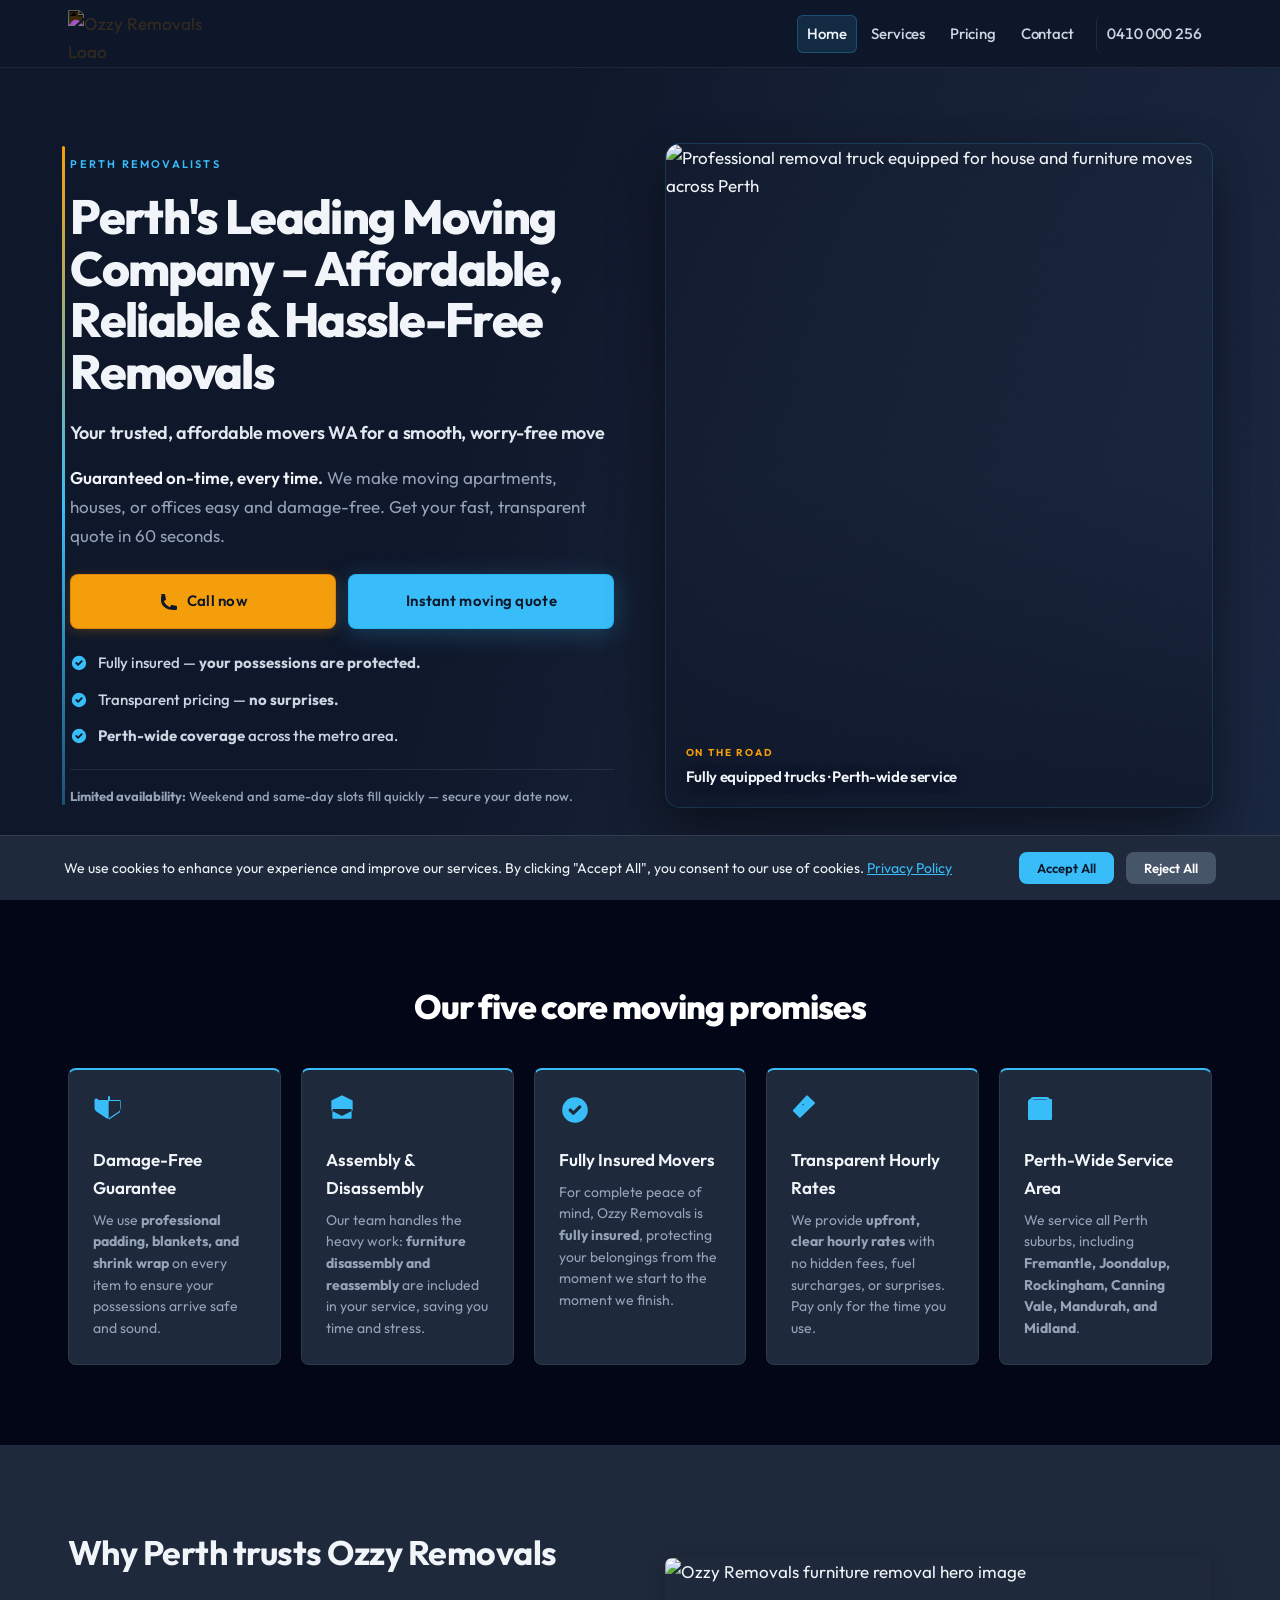
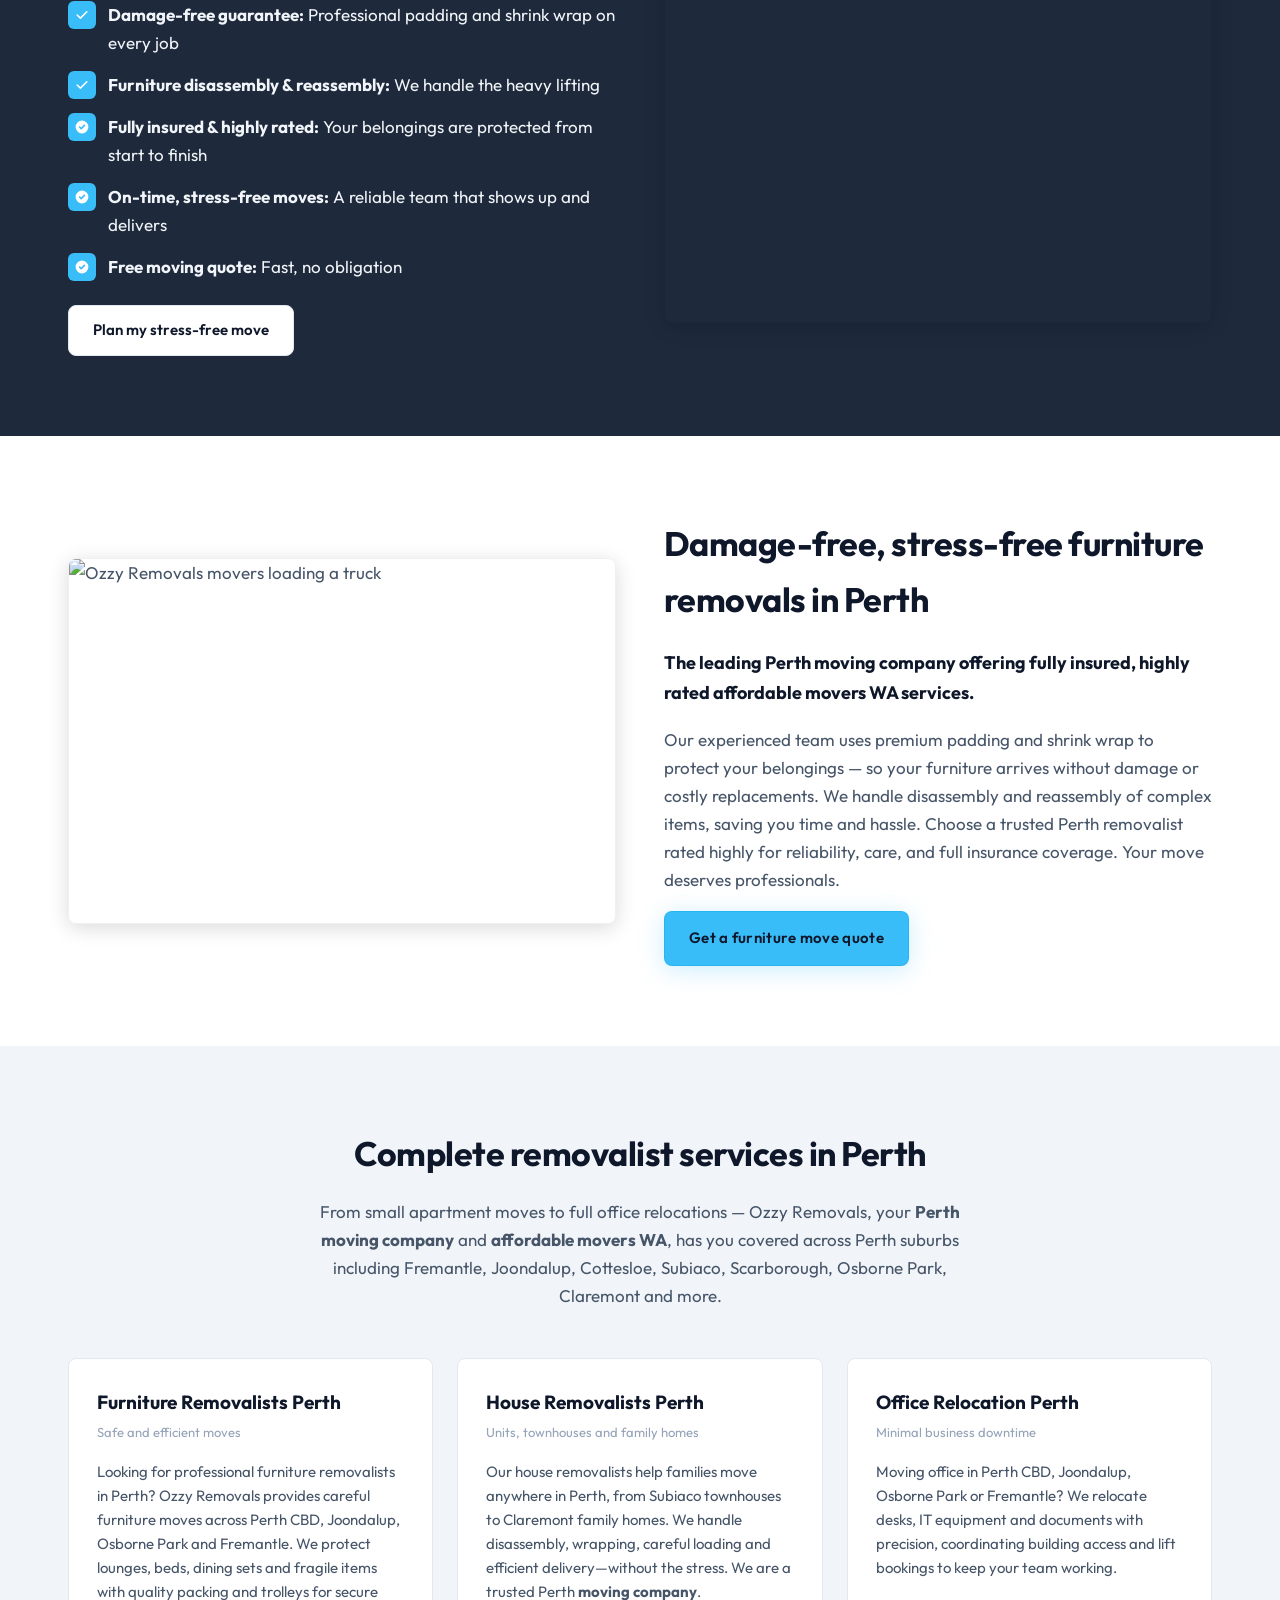
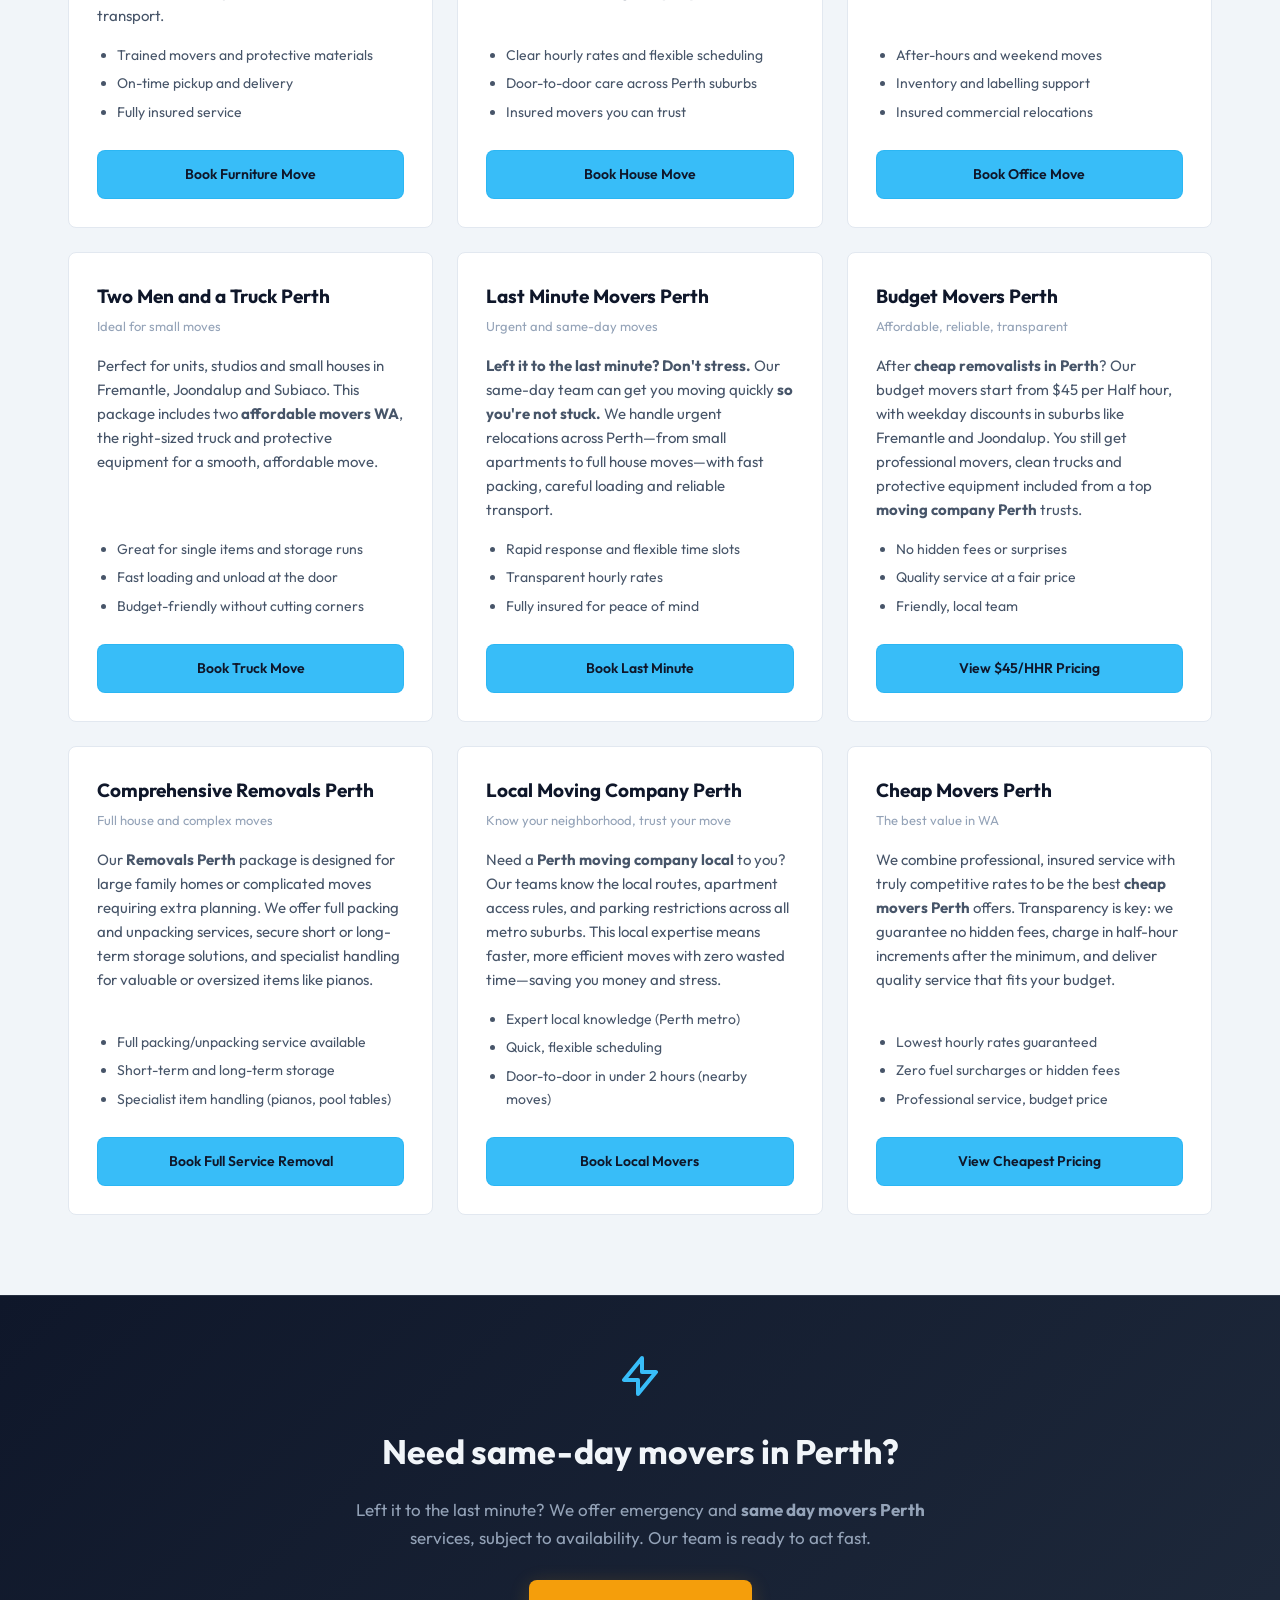
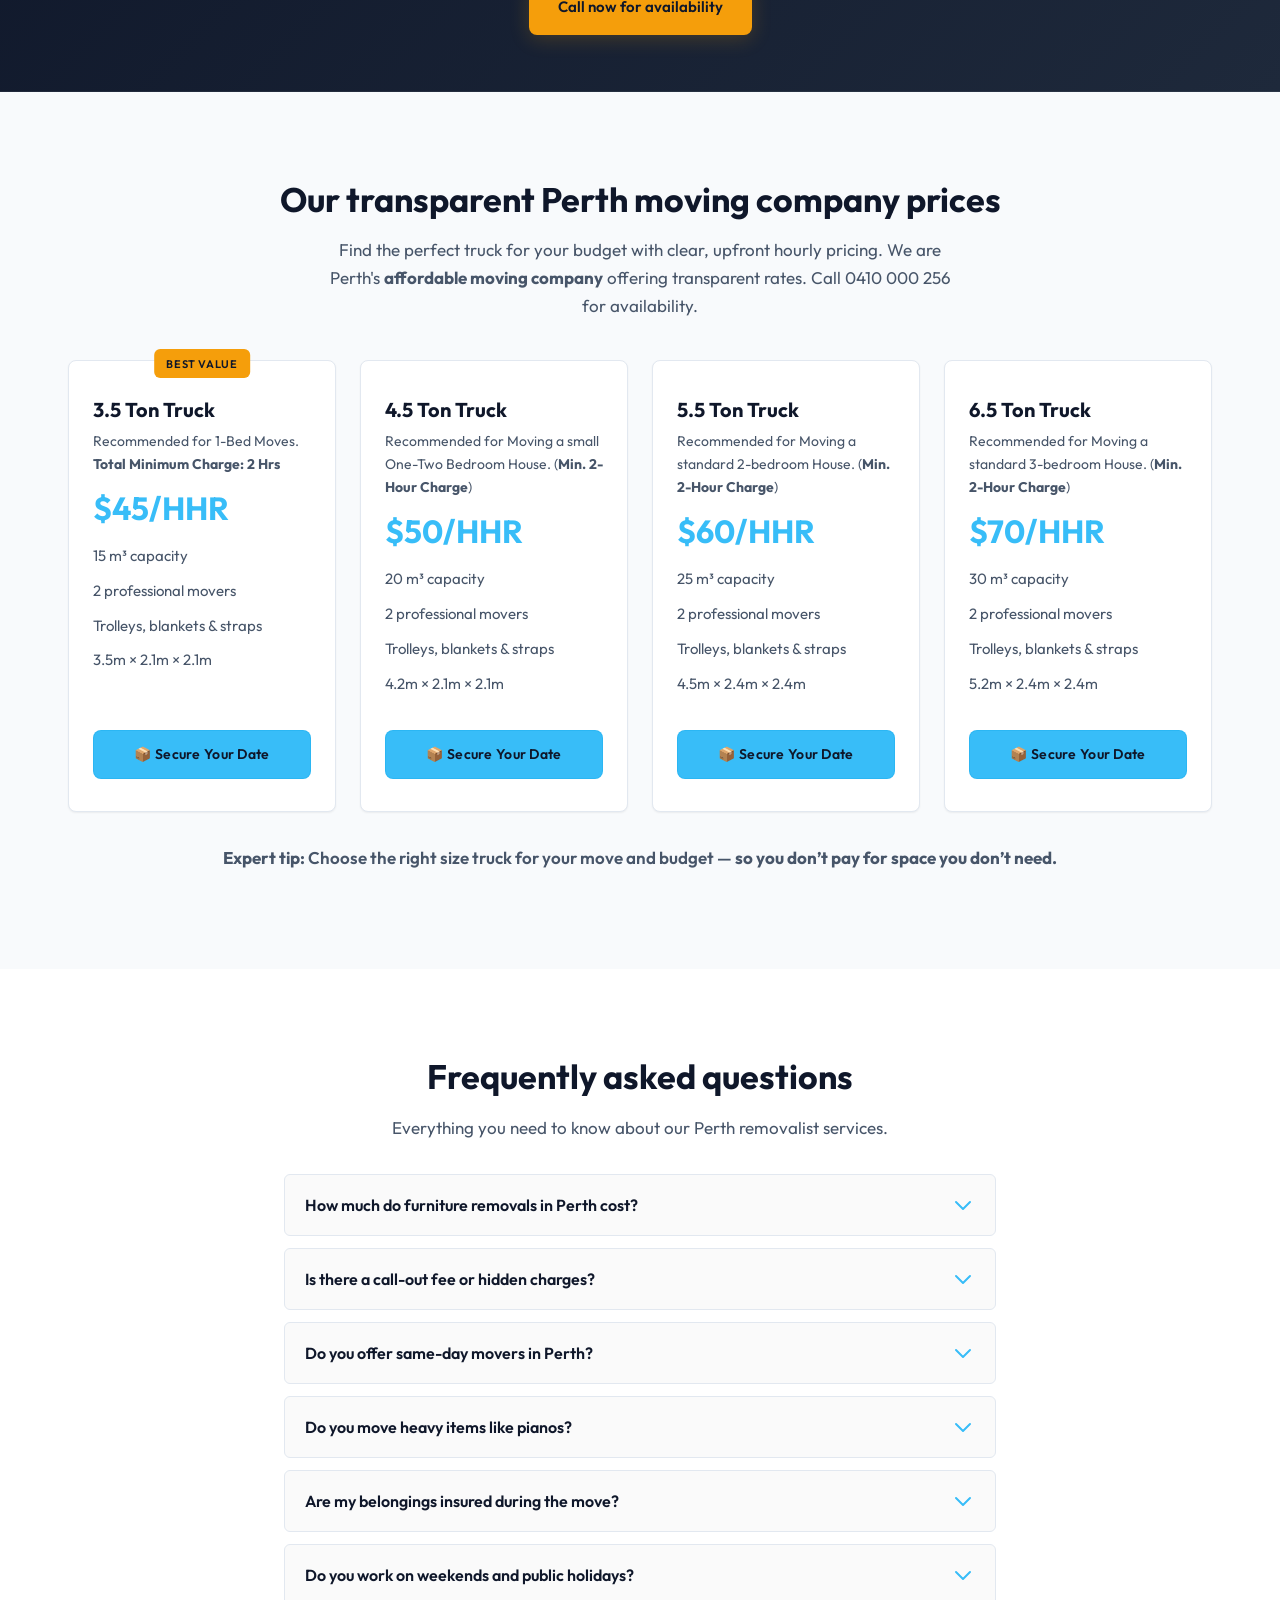
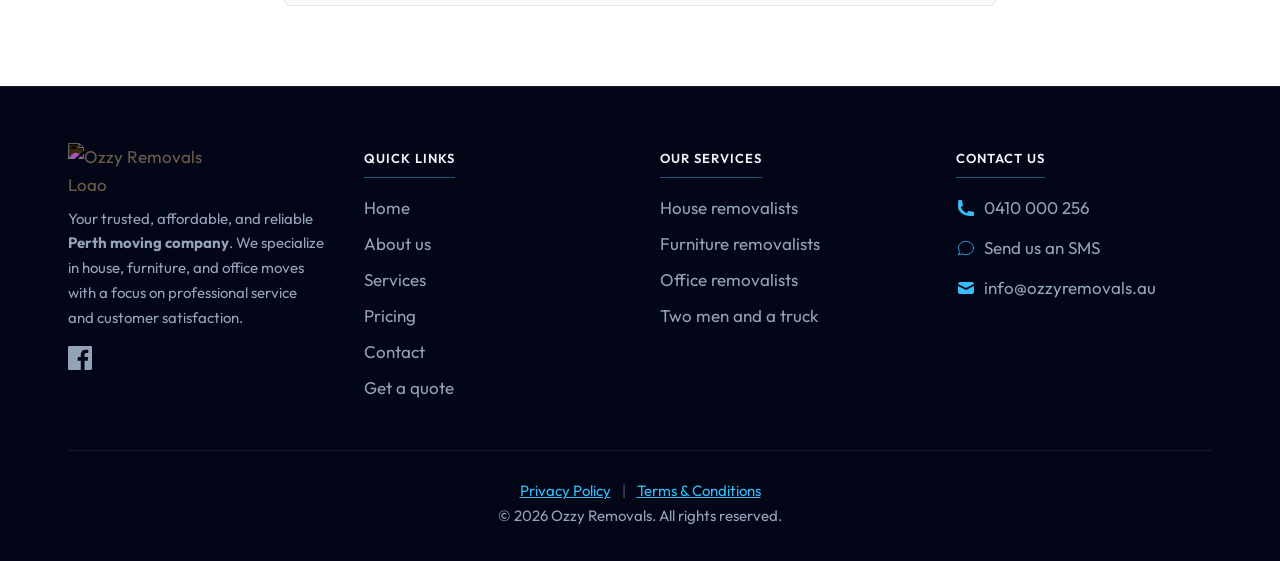
==== index.html @ 0eb9695d "first commit" ====
<!DOCTYPE html>
<html lang="en">

<head>
    <meta charset="UTF-8">
    <meta name="viewport" content="width=device-width, initial-scale=1.0, viewport-fit=cover">
    <title>Cheap Perth Removalists | Ozzy Removals</title>
    
    <script>
        window.dataLayer = window.dataLayer || [];
        function gtag(){dataLayer.push(arguments);}
        gtag('consent', 'default', {
            'ad_storage': 'denied',
            'ad_user_data': 'denied',
            'ad_personalization': 'denied',
            'analytics_storage': 'denied'
        });

        // Function to load Clixtell only after consent
        function loadClixtell() {
            if (!window.clixtellLoaded) {
                var script = document.createElement('script');
                script.async = true;
                script.type = 'text/javascript';
                script.src = window.location.protocol + '//scripts.clixtell.com/track.js';
                document.head.appendChild(script);
                window.clixtellLoaded = true;
            }
        }
    </script>
<script>
function gtag_report_conversion(url) {
  var callback = function () {
    if (typeof(url) != 'undefined') {
      window.location = url;
    }
  };
  gtag('event', 'conversion', {
      'send_to': 'AW-17677747520/PEF7CMG9m4YcEMCKtO1B',
      'value': 1.0,
      'currency': 'AUD',
      'event_callback': callback
  });
  return false;
}
</script>

    <script>
    (function(w,d,s,l,i){w[l]=w[l]||[];w[l].push({'gtm.start':new Date().getTime(),event:'gtm.js'});var f=d.getElementsByTagName(s)[0],
    j=d.createElement(s),dl=l!='dataLayer'?'&l='+l:'';j.async=true;j.src='https://www.googletagmanager.com/gtm.js?id=GTM-N8RQF6XN'+dl;f.parentNode.insertBefore(j,f);
    })(window,document,'script','dataLayer','GTM-N8RQF6XN');</script>

    <meta name="description" content="Cheap, reliable Perth removalists offering house, furniture, and office moving services. Two men and a truck from just $45/half-hr! Get your free quote today. We are Perth's leading moving company and affordable movers WA.">
    <meta property="og:title" content="Perth Removalists | Ozzy Removals">
    <meta property="og:description" content="Affordable, reliable movers across Perth. House, furniture, office moves & more. Get a free quote today! We are Perth's preferred moving company.">
    <meta property="og:image" content="https://images.unsplash.com/photo-1606744837616-59c9e5696800?ixlib=rb-4.0.3&auto=format&fit=crop&w=1200&q=80">
    <meta property="og:image:width" content="1200">
    <meta property="og:image:height" content="630">
    <meta property="og:url" content="https://ozzyremovals.au/">
    <meta property="og:type" content="website">
    <link rel="canonical" href="https://ozzyremovals.au/">
    <link rel="icon" type="image/png" href="/iMAGES/favi.png">
    <link rel="apple-touch-icon" sizes="180x180" href="/apple-touch-icon.png?v=1.1">
    <link rel="icon" type="image/png" sizes="512x512" href="/IMAGE/android-chrome-512x512.png?v=1.1">
    <link rel="preconnect" href="https://images.unsplash.com">
    <link rel="preconnect" href="https://img.youtube.com">
    <link rel="preconnect" href="https://placehold.co">
    <link rel="preconnect" href="https://fonts.googleapis.com">
    <link rel="preconnect" href="https://fonts.gstatic.com" crossorigin>
    <link href="https://fonts.googleapis.com/css2?family=Outfit:wght@400;500;600;700;800&display=swap" rel="stylesheet">
    <link rel="stylesheet" href="styles.css">
    <link rel="preload" as="image" href="https://quickloadmovers.com/IMAGE/back2.webp">
    <link rel="preload" as="image" href="https://images.unsplash.com/photo-1549692520-321341d5018e?ixlib=rb-4.0.3&ixid=M3wxMjA3fDB8MHxwaG90by1wYWdlfHx8fGVufDB8fHx8fA%3D%3D&auto=format&fit=crop&w=1740&q=80">
    
    <script type="application/ld+json">
        {
            "@context": "https://schema.org",
            "@type": "LocalBusiness",
            "name": "Ozzy Removals",
            "url": "https://ozzyremovals.au/",
            "logo": "https://ozzyremovals.au/iMAGES/logo-main.png",
            "image": "https://quickloadmovers.com/images/ser1.jpg",
            "telephone": "+61-0410000256",
            "priceRange": "$$",
            "address": {
                "@type": "PostalAddress",
                "addressLocality": "Perth",
                "addressRegion": "WA",
                "postalCode": "6000",
                "addressCountry": "AU"
            },
            "geo": {
                "@type": "GeoCoordinates",
                "latitude": -31.953512,
                "longitude": 115.857048
            },
            "openingHoursSpecification": [{
                "@type": "OpeningHoursSpecification",
                "dayOfWeek": ["Monday", "Tuesday", "Wednesday", "Thursday", "Friday", "Saturday", "Sunday"],
                "opens": "08:00",
                "closes": "18:00"
            }],
            "areaServed": [{
                "@type": "City",
                "name": "Perth"
            }, {
                "@type": "City",
                "name": "Joondalup"
            }, {
                "@type": "City",
                "name": "Fremantle"
            }, {
                "@type": "City",
                "name": "Rockingham"
            }, {
                "@type": "City",
                "name": "Canning Vale"
            }, {
                "@type": "City",
                "name": "Mandurah"
            }, {
                "@type": "City",
                "name": "Midland"
            }],
            "knowsAbout": [{
                "@type": "Service",
                "name": "House Removalists Perth"
            }, {
                "@type": "Service",
                "name": "Furniture Removalists Perth"
            }, {
                "@type": "Service",
                "name": "Office Relocation Perth"
            }, {
                "@type": "Service",
                "name": "Same Day Movers Perth"
            }, {
                "@type": "Service",
                "name": "Last Minute Movers"
            }, {
                "@type": "Service",
                "name": "Two Men and a Truck Service"
            }, {
                "@type": "Service",
                "name": "Perth Moving Company"
            }],
            "makesOffer": [{
                "@type": "Offer",
                "itemOffered": {
                    "@type": "Service",
                    "name": "3.5 Ton Truck Removal Service (2 Movers)",
                    "description": "Ideal for small 1-bedroom house moves in Perth."
                },
                "priceSpecification": {
                    "@type": "PriceSpecification",
                    "price": "45",
                    "priceCurrency": "AUD",
                    "unitText": "Per Half Hour"
                }
            }],
            "aggregateRating": {
                "@type": "AggregateRating",
                "ratingValue": "4.9",
                "reviewCount": "27"
            },
            "review": [{
                "@type": "Review",
                "author": {
                    "@type": "Person",
                    "name": "Shane Celis"
                },
                "reviewRating": {
                    "@type": "Rating",
                    "ratingValue": "5"
                },
                "reviewBody": "Harsh and Garry are the superstars. They helped us move houses with such ease and confidence that our stuff are in good hands. These guys know what they are doing and it shows with the quality of work they do. Will definitely recommend. Thank Thank you so much!"
            }],
            "potentialAction": [{
                "@type": "CallAction",
                "target": {
                    "@type": "EntryPoint",
                    "actionPlatform": ["http://schema.org/MobileApplication", "http://schema.org/AndroidPlatform", "http://schema.org/IOSPlatform"],
                    "urlTemplate": "tel:+610410000256"
                },
                "name": "Call Ozzy Removals for a Quote"
            }],
            "sameAs": ["https://www.facebook.com/ozzyremoval/"]
        }
    </script>
    <script type="application/ld+json">
        {
            "@context": "https://schema.org",
            "@type": "FAQPage",
            "mainEntity": [{
                "@type": "Question",
                "name": "How much do furniture removals in Perth cost?",
                "acceptedAnswer": {
                    "@type": "Answer",
                    "text": "Our furniture removals Perth service starts from just $45/hr (per half hour) for a 3.5T truck with two men. A minimum 2-hour charge applies. We provide upfront, transparent quotes with no hidden fees."
                }
            }, {
                "@type": "Question",
                "name": "Do you offer Emergency Removalists or Same Day Movers in Perth?",
                "acceptedAnswer": {
                    "@type": "Answer",
                    "text": "Yes, we strive to accommodate same-day moving requests across Perth suburbs like Fremantle, Joondalup, and Rockingham subject to truck availability."
                }
            }, {
                "@type": "Question",
                "name": "Is there a call-out fee or hidden fuel surcharges?",
                "acceptedAnswer": {
                    "@type": "Answer",
                    "text": "No hidden surprises. We charge a flat call-out fee to cover travel to and from your location, which is discussed upfront during booking. We do not charge extra for stairs (within reason) or fuel within the metro area."
                }
            }, {
                "@type": "Question",
                "name": "Do you move heavy items like Pianos or Pool Tables?",
                "acceptedAnswer": {
                    "@type": "Answer",
                    "text": "Yes, we are equipped to move specialty items including upright pianos and pool tables. Please mention these items when requesting a quote so we can bring the correct equipment."
                }
            }]
        }
    </script>
    <script type="application/ld+json">
        {
            "@context": "https://schema.org",
            "@type": "BreadcrumbList",
            "itemListElement": [{
                "@type": "ListItem",
                "position": 1,
                "name": "Home",
                "item": "https://ozzyremovals.au/"
            }]
        }
    </script>
    <script type="application/ld+json">
        {
            "@context": "https://schema.org",
            "@type": "WebPage",
            "name": "Cheap Perth Removalists - Instant Quote | Ozzy Removals",
            "description": "Transparent hourly pricing for Perth house, furniture & office removals. Get your free online quote now.",
            "mainEntity": {
                "@type": "Action",
                "name": "Request a Moving Quote",
                "target": {
                    "@type": "EntryPoint",
                    "urlTemplate": "https://ozzyremovals.au/contact.html#quote-form",
                    "actionPlatform": ["http://schema.org/DesktopWebPlatform", "http://schema.org/MobileWebPlatform"]
                }
            }
        }
    </script>
</head>

<body>

    <noscript><iframe src="https://www.googletagmanager.com/ns.html?id=GTM-N8RQF6XN"
    height="0" width="0" style="display:none;visibility:hidden"></iframe></noscript>

    <svg style="display:none;" aria-hidden="true" xmlns="http://www.w3.org/2000/svg">
        <symbol id="icon-checkmark-circle" viewBox="0 0 20 20" fill="currentColor">
            <path fill-rule="evenodd" d="M10 18a8 8 0 100-16 8 8 0 000 16zm3.707-9.293a1 1 0 00-1.414-1.414L9 10.586 7.707 9.293a1 1 0 00-1.414 1.414l2 2a1 1 0 001.414 0l4-4z" clip-rule="evenodd" />
        </symbol>
        <symbol id="icon-large-checkmark" viewBox="0 0 20 20" fill="currentColor">
            <path fill-rule="evenodd" d="M16.707 5.293a1 1 0 010 1.414l-8 8a1 1 0 01-1.414 0l-4-4a1 1 0 011.414-1.414L8 12.586l7.293-7.293a1 1 0 011.414 0z" clip-rule="evenodd" />
        </symbol>
        <symbol id="icon-phone" viewBox="0 0 20 20" fill="currentColor">
            <path d="M2 3a1 1 0 011-1h2.153a1 1 0 01.986.836l.74 4.435a1 1 0 01-.54 1.06l-1.548.773a11.037 11.037 0 006.105 6.105l.774-1.548a1 1 0 011.06-.54l4.435.74a1 1 0 01.836.986V17a1 1 0 01-1 1h-2C6.477 18 2 13.523 2 8V5a1 1 0 011-1z" />
        </symbol>
        <symbol id="icon-star" viewBox="0 0 20 20" fill="currentColor">
            <path d="M9.049 2.927c.3-.921 1.603-.921 1.902 0l1.07 3.292a1 1 0 00.95.69h3.462c.969 0 1.371 1.24.588 1.81l-2.8 2.034a1 1 0 00-.364 1.118l1.07 3.292c.3.921-.755 1.688-1.54 1.118l-2.8-2.034a1 1 0 00-1.175 0l-2.8 2.034c-.784.57-1.838-.197-1.539-1.118l1.07-3.292a1 1 0 00-.364-1.118L2.98 8.72c-.783-.57-.38-1.81.588-1.81h3.461a1 1 0 00.951-.69l1.07-3.292z" />
        </symbol>
        <symbol id="icon-wrench" viewBox="0 0 24 24" fill="currentColor">
            <path fill-rule="evenodd" d="M11.646 1.123a.75.75 0 0 1 .708 0l7.25 3.625a.75.75 0 0 1 .397.675v6.526a.75.75 0 0 1-.397.675l-7.25 3.625a.75.75 0 0 1-.708 0l-7.25-3.625A.75.75 0 0 1 4 11.95V5.423a.75.75 0 0 1 .397-.675l7.25-3.625ZM4.75 12.016v5.734c0 .414.336.75.75.75h12.982a.75.75 0 0 0 .75-.75V12.016a.75.75 0 0 0-.75-.75H5.5a.75.75 0 0 0-.75.75Z" clip-rule="evenodd" />
        </symbol>
        <symbol id="icon-shield" viewBox="0 0 24 24" fill="currentColor">
            <path fill-rule="evenodd" d="M12 1.5a.75.75 0 0 1 .75.75V4.5H20a.75.75 0 0 1 .75.75v5.084c0 1.25-.66 2.383-1.688 3.069l-7.25 4.832a1.5 1.5 0 0 1-1.748 0l-7.25-4.832c-1.028-.686-1.688-1.82-1.688-3.069V5.25A.75.75 0 0 1 4 4.5h7.25V2.25a.75.75 0 0 1 .75-.75Zm0 17.5a.75.75 0 0 0 .894-.486l7.25-4.832a.75.75 0 0 0 .106-.398V5.25h-7.75a.75.75 0 0 0-.75.75v12.25a.75.75 0 0 0 .25.568Z" clip-rule="evenodd" />
        </symbol>
        <symbol id="icon-truck" viewBox="0 0 24 24" fill="currentColor">
            <path fill-rule="evenodd" d="M3.75 4.5a.75.75 0 0 1 .75-.75h.286A2.25 2.25 0 0 1 7 2.25h10a2.25 2.25 0 0 1 2.214 1.5H20.25a.75.75 0 0 1 .75.75v14.25a.75.75 0 0 1-.75.75H3.75a.75.75 0 0 1-.75-.75V5.25a.75.75 0 0 1 .75-.75ZM7 3.75h10c.138 0 .245.101.245.228 0 .127-.107.227-.245.227H7c-.138 0-.245-.101-.245-.228 0-.127.107-.227.245-.227Z" clip-rule="evenodd" />
        </symbol>
        <symbol id="icon-tag" viewBox="0 0 24 24" fill="currentColor">
            <path fill-rule="evenodd" d="M12.553 1.25a.75.75 0 0 0-1.106 0L1.763 11.839a.75.75 0 0 0-.21 1.092l4.492 4.493a.75.75 0 0 0 1.092.21l10.589-10.39a.75.75 0 0 0 0-1.106L12.553 1.25ZM9.5 8a.5.5 0 1 1-1 0 .5.5 0 0 1 1 0Z" clip-rule="evenodd" />
        </symbol>
    </svg>
    <a href="#main-content" class="skip-link">Skip to Main Content &amp; Get Quote</a>
    
    <a href="tel:0410000256" class="floating-call" aria-label="Call Now 0410 000 256">
        <svg role="img" width="24" height="24"><use href="#icon-phone"></use></svg>
        <span>Call Now</span>
    </a>

    <a href="contact.html#quote-form" class="fixed-quote-btn">Get Instant Quote</a>

    <div class="page-wrap">
        <header id="main-header" class="site-header">
            <nav class="container site-header__inner" role="navigation" aria-label="Main Navigation">
                <a href="index.html" class="site-header__logo">
                    <img src="https://ozzyremovals.au/iMAGES/logo-main.png" alt="Ozzy Removals Logo" class="logo-invert" width="160" height="48">
                </a>
                <div class="nav-mobile-actions">
                    <a href="tel:0410000256" class="call-btn-mobile" aria-label="Call Now 0410 000 256">
                        <svg role="img"><use href="#icon-phone"></use></svg>
                    </a>
                    <button type="button" id="mobile-menu-button" class="icon-btn" aria-label="Toggle navigation menu" aria-controls="mobile-menu" aria-expanded="false">
                        <svg xmlns="http://www.w3.org/2000/svg" width="24" height="24" fill="none" viewBox="0 0 24 24" stroke="currentColor" aria-hidden="true">
                            <path stroke-linecap="round" stroke-linejoin="round" stroke-width="2" d="M4 6h16M4 12h16m-7 6h7" />
                        </svg>
                    </button>
                </div>
                <div class="nav-desktop">
                    <a href="index.html" class="is-active">Home</a>
                    <a href="#services">Services</a>
                    <a href="#pricing">Pricing</a>
                    <a href="contact.html">Contact</a>
                    <a href="tel:0410000256" class="nav-desktop__phone">0410 000 256</a>
                </div>
            </nav>
            <div id="mobile-menu" class="mobile-menu">
                <a href="index.html">Home</a>
                <a href="contact.html">About Us</a>
                <a href="#services">Services</a>
                <a href="#pricing">Pricing</a>
                <a href="contact.html">Contact</a>
                <a href="contact.html#quote-form" class="mobile-menu__cta">Book Your Move</a>
            </div>
        </header>

        <main id="main-content">
            <section class="hero" aria-labelledby="hero-headline">
                <div class="hero__inner">
                    <div class="container hero__grid">
                        <div class="hero__copy">
                            <div class="hero__copy-top">
                                <p class="hero__eyebrow">Perth removalists</p>
                                <h1 id="hero-headline" class="hero__title">Perth's Leading Moving Company – Affordable, Reliable &amp; Hassle-Free Removals</h1>
                                <p class="hero__lead">Your trusted, affordable movers WA for a smooth, worry-free move</p>
                                <p id="hero-subtext" class="hero__sub"><strong>Guaranteed on-time, every time.</strong> We make moving apartments, houses, or offices easy and damage-free. Get your fast, transparent quote in 60 seconds.</p>
                            </div>
                            <div class="hero__copy-bottom">
                                <div class="hero__cta-row">
                                    <a href="tel:0410000256" class="btn btn--gold">
                                        <svg role="img" width="20" height="20" aria-hidden="true"><use href="#icon-phone"></use></svg>
                                        Call now
                                    </a>
                                    <a href="contact.html#quote-form" id="hero-cta" class="btn btn--primary">Instant moving quote</a>
                                </div>
                                <ul class="hero__checks">
                                    <li>
                                        <svg role="img" aria-hidden="true" width="20" height="20"><use href="#icon-checkmark-circle"></use></svg>
                                        <span>Fully insured — <strong>your possessions are protected.</strong></span>
                                    </li>
                                    <li>
                                        <svg role="img" aria-hidden="true" width="20" height="20"><use href="#icon-checkmark-circle"></use></svg>
                                        <span>Transparent pricing — <strong>no surprises.</strong></span>
                                    </li>
                                    <li>
                                        <svg role="img" aria-hidden="true" width="20" height="20"><use href="#icon-checkmark-circle"></use></svg>
                                        <span><strong>Perth-wide coverage</strong> across the metro area.</span>
                                    </li>
                                </ul>
                                <p class="hero__urgency"><strong>Limited availability:</strong> Weekend and same-day slots fill quickly — secure your date now.</p>
                            </div>
                        </div>
                        <div class="hero__visual">
                            <figure class="hero__figure">
                                <img
                                    src="https://images.pexels.com/photos/7843997/pexels-photo-7843997.jpeg"
                                    alt="Professional removal truck equipped for house and furniture moves across Perth"
                                    width="1200"
                                    height="900"
                                    loading="eager"
                                    decoding="async"
                                    fetchpriority="high">
                                <figcaption class="hero__caption">
                                    <span class="hero__caption-kicker">On the road</span>
                                    <span class="hero__caption-text">Fully equipped trucks · Perth-wide service</span>
                                </figcaption>
                            </figure>
                        </div>
                    </div>
                </div>
            </section>

            <section id="value-props" class="section--darker section-padding">
                <div class="container">
                    <h2 class="section__title section__title--center">Our five core moving promises</h2>
                    <div class="props-grid">
                        <div class="prop-card">
                            <svg role="img" width="32" height="32" aria-hidden="true"><use href="#icon-shield"></use></svg>
                            <h3>Damage-Free Guarantee</h3>
                            <p>We use <strong>professional padding, blankets, and shrink wrap</strong> on every item to ensure your possessions arrive safe and sound.</p>
                        </div>
                        <div class="prop-card">
                            <svg role="img" width="32" height="32" aria-hidden="true"><use href="#icon-wrench"></use></svg>
                            <h3>Assembly & Disassembly</h3>
                            <p>Our team handles the heavy work: <strong>furniture disassembly and reassembly</strong> are included in your service, saving you time and stress.</p>
                        </div>
                        <div class="prop-card">
                            <svg role="img" width="32" height="32" aria-hidden="true"><use href="#icon-checkmark-circle"></use></svg>
                            <h3>Fully Insured Movers</h3>
                            <p>For complete peace of mind, Ozzy Removals is <strong>fully insured</strong>, protecting your belongings from the moment we start to the moment we finish.</p>
                        </div>
                        <div class="prop-card">
                            <svg role="img" width="32" height="32" aria-hidden="true"><use href="#icon-tag"></use></svg>
                            <h3>Transparent Hourly Rates</h3>
                            <p>We provide <strong>upfront, clear hourly rates</strong> with no hidden fees, fuel surcharges, or surprises. Pay only for the time you use.</p>
                        </div>
                        <div class="prop-card">
                            <svg role="img" width="32" height="32" aria-hidden="true"><use href="#icon-truck"></use></svg>
                            <h3>Perth-Wide Service Area</h3>
                            <p>We service all Perth suburbs, including <strong>Fremantle, Joondalup, Rockingham, Canning Vale, Mandurah, and Midland</strong>.</p>
                        </div>
                    </div>
                </div>
            </section>

            <section class="section--dark section-padding">
                <div class="container split">
                    <div class="split__content">
                        <h2>Why Perth trusts Ozzy Removals</h2>
                        <ul class="check-list">
                            <li><span class="check-list__icon"><svg role="img" aria-hidden="true" width="16" height="16"><use href="#icon-large-checkmark"></use></svg></span><span><strong>Damage-free guarantee:</strong> Professional padding and shrink wrap on every job</span></li>
                            <li><span class="check-list__icon"><svg role="img" aria-hidden="true" width="16" height="16"><use href="#icon-large-checkmark"></use></svg></span><span><strong>Furniture disassembly &amp; reassembly:</strong> We handle the heavy lifting</span></li>
                            <li><span class="check-list__icon"><svg role="img" aria-hidden="true" width="16" height="16"><use href="#icon-checkmark-circle"></use></svg></span><span><strong>Fully insured &amp; highly rated:</strong> Your belongings are protected from start to finish</span></li>
                            <li><span class="check-list__icon"><svg role="img" aria-hidden="true" width="16" height="16"><use href="#icon-checkmark-circle"></use></svg></span><span><strong>On-time, stress-free moves:</strong> A reliable team that shows up and delivers</span></li>
                            <li><span class="check-list__icon"><svg role="img" aria-hidden="true" width="16" height="16"><use href="#icon-checkmark-circle"></use></svg></span><span><strong>Free moving quote:</strong> Fast, no obligation</span></li>
                        </ul>
                        <a href="contact.html#quote-form" class="btn--outline-light">Plan my stress-free move</a>
                    </div>
                    <div class="split__media">
                        <img src="/iMAGES/furniture-removal-hero.png" alt="Ozzy Removals furniture removal hero image" loading="eager" decoding="async" width="1740" height="1160">
                    </div>
                </div>
            </section>

            <section class="section--light section-padding">
                <div class="container split split--reverse">
                    <div class="split__media">
                        <img src="/iMAGES/movers-loading.png" alt="Ozzy Removals movers loading a truck" loading="lazy" decoding="async" width="1740" height="1160">
                    </div>
                    <div class="split__content">
                        <h2>Damage-free, stress-free furniture removals in Perth</h2>
                        <p class="lead">The leading Perth <strong>moving company</strong> offering fully insured, highly rated <strong>affordable movers WA</strong> services.</p>
                        <p>Our experienced team uses premium padding and shrink wrap to protect your belongings — so your furniture arrives without damage or costly replacements. We handle disassembly and reassembly of complex items, saving you time and hassle. Choose a trusted Perth removalist rated highly for reliability, care, and full insurance coverage. Your move deserves professionals.</p>
                        <a href="contact.html#quote-form" class="btn btn--primary">Get a furniture move quote</a>
                    </div>
                </div>
            </section>

            <section id="services" class="section--muted section-padding">
                <div class="container">
                    <div class="section__lead-wrap">
                        <h2 id="servicesHeadline" class="section__title section__title--center">Complete removalist services in Perth</h2>
                        <p id="servicesSubtext" class="section__lead">From small apartment moves to full office relocations — Ozzy Removals, your <strong>Perth moving company</strong> and <strong>affordable movers WA</strong>, has you covered across Perth suburbs including Fremantle, Joondalup, Cottesloe, Subiaco, Scarborough, Osborne Park, Claremont and more.</p>
                    </div>
                    <div class="services-grid">
                        <div class="service-card">
                            <h3 class="service-title">Furniture Removalists Perth</h3>
                            <p class="service-meta">Safe and efficient moves</p>
                            <p class="service-description">Looking for professional furniture removalists in Perth? Ozzy Removals provides careful furniture moves across Perth CBD, Joondalup, Osborne Park and Fremantle. We protect lounges, beds, dining sets and fragile items with quality packing and trolleys for secure transport.</p>
                            <ul class="service-list">
                                <li>Trained movers and protective materials</li>
                                <li>On-time pickup and delivery</li>
                                <li>Fully insured service</li>
                            </ul>
                            <a href="contact.html#quote-form" class="service-button" aria-label="Book furniture move">Book Furniture Move</a>
                        </div>
                        <div class="service-card">
                            <h3 class="service-title">House Removalists Perth</h3>
                            <p class="service-meta">Units, townhouses and family homes</p>
                            <p class="service-description">Our house removalists help families move anywhere in Perth, from Subiaco townhouses to Claremont family homes. We handle disassembly, wrapping, careful loading and efficient delivery—without the stress. We are a trusted Perth <strong>moving company</strong>.</p>
                            <ul class="service-list">
                                <li>Clear hourly rates and flexible scheduling</li>
                                <li>Door-to-door care across Perth suburbs</li>
                                <li>Insured movers you can trust</li>
                            </ul>
                            <a href="contact.html#quote-form" class="service-button" aria-label="Book house move">Book House Move</a>
                        </div>
                        <div class="service-card">
                            <h3 class="service-title">Office Relocation Perth</h3>
                            <p class="service-meta">Minimal business downtime</p>
                            <p class="service-description">Moving office in Perth CBD, Joondalup, Osborne Park or Fremantle? We relocate desks, IT equipment and documents with precision, coordinating building access and lift bookings to keep your team working.</p>
                            <ul class="service-list">
                                <li>After-hours and weekend moves</li>
                                <li>Inventory and labelling support</li>
                                <li>Insured commercial relocations</li>
                            </ul>
                            <a href="contact.html#quote-form" class="service-button" aria-label="Book office move">Book Office Move</a>
                        </div>
                        <div class="service-card">
                            <h3 class="service-title">Two Men and a Truck Perth</h3>
                            <p class="service-meta">Ideal for small moves</p>
                            <p class="service-description">Perfect for units, studios and small houses in Fremantle, Joondalup and Subiaco. This package includes two <strong>affordable movers WA</strong>, the right-sized truck and protective equipment for a smooth, affordable move.</p>
                            <ul class="service-list">
                                <li>Great for single items and storage runs</li>
                                <li>Fast loading and unload at the door</li>
                                <li>Budget-friendly without cutting corners</li>
                            </ul>
                            <a href="contact.html#quote-form" class="service-button" aria-label="Book truck move">Book Truck Move</a>
                        </div>
                        <div class="service-card">
                            <h3 class="service-title">Last Minute Movers Perth</h3>
                            <p class="service-meta">Urgent and same-day moves</p>
                            <p class="service-description"><strong>Left it to the last minute? Don't stress.</strong> Our same-day team can get you moving quickly <strong>so you're not stuck.</strong> We handle urgent relocations across Perth—from small apartments to full house moves—with fast packing, careful loading and reliable transport.</p>
                            <ul class="service-list">
                                <li>Rapid response and flexible time slots</li>
                                <li>Transparent hourly rates</li>
                                <li>Fully insured for peace of mind</li>
                            </ul>
                            <a href="contact.html#quote-form" class="service-button" aria-label="Book last minute move">Book Last Minute</a>
                        </div>
                        <div class="service-card">
                            <h3 class="service-title">Budget Movers Perth</h3>
                            <p class="service-meta">Affordable, reliable, transparent</p>
                            <p class="service-description">After <strong>cheap removalists in Perth</strong>? Our budget movers start from $45 per Half hour, with weekday discounts in suburbs like Fremantle and Joondalup. You still get professional movers, clean trucks and protective equipment included from a top <strong>moving company Perth</strong> trusts.</p>
                            <ul class="service-list">
                                <li>No hidden fees or surprises</li>
                                <li>Quality service at a fair price</li>
                                <li>Friendly, local team</li>
                            </ul>
                            <a href="#pricing" class="service-button" aria-label="View pricing details">View $45/HHR Pricing</a>
                        </div>
                        <div class="service-card">
                            <h3 class="service-title">Comprehensive Removals Perth</h3>
                            <p class="service-meta">Full house and complex moves</p>
                            <p class="service-description">Our <strong>Removals Perth</strong> package is designed for large family homes or complicated moves requiring extra planning. We offer full packing and unpacking services, secure short or long-term storage solutions, and specialist handling for valuable or oversized items like pianos.</p>
                            <ul class="service-list">
                                <li>Full packing/unpacking service available</li>
                                <li>Short-term and long-term storage</li>
                                <li>Specialist item handling (pianos, pool tables)</li>
                            </ul>
                            <a href="contact.html#quote-form" class="service-button" aria-label="Book full service removal">Book Full Service Removal</a>
                        </div>
                        <div class="service-card">
                            <h3 class="service-title">Local Moving Company Perth</h3>
                            <p class="service-meta">Know your neighborhood, trust your move</p>
                            <p class="service-description">Need a <strong>Perth moving company local</strong> to you? Our teams know the local routes, apartment access rules, and parking restrictions across all metro suburbs. This local expertise means faster, more efficient moves with zero wasted time—saving you money and stress.</p>
                            <ul class="service-list">
                                <li>Expert local knowledge (Perth metro)</li>
                                <li>Quick, flexible scheduling</li>
                                <li>Door-to-door in under 2 hours (nearby moves)</li>
                            </ul>
                            <a href="contact.html#quote-form" class="service-button" aria-label="Book local movers">Book Local Movers</a>
                        </div>
                        <div class="service-card">
                            <h3 class="service-title">Cheap Movers Perth</h3>
                            <p class="service-meta">The best value in WA</p>
                            <p class="service-description">We combine professional, insured service with truly competitive rates to be the best <strong>cheap movers Perth</strong> offers. Transparency is key: we guarantee no hidden fees, charge in half-hour increments after the minimum, and deliver quality service that fits your budget.</p>
                            <ul class="service-list">
                                <li>Lowest hourly rates guaranteed</li>
                                <li>Zero fuel surcharges or hidden fees</li>
                                <li>Professional service, budget price</li>
                            </ul>
                            <a href="#pricing" class="service-button" aria-label="View cheapest pricing">View Cheapest Pricing</a>
                        </div>
                    </div>
                </div>
            </section>

            <section id="same-day-movers" class="cta-band">
                <div class="container">
                    <svg xmlns="http://www.w3.org/2000/svg" width="64" height="64" fill="none" viewBox="0 0 24 24" stroke="currentColor" stroke-width="2" aria-hidden="true">
                        <path stroke-linecap="round" stroke-linejoin="round" d="M13 10V3L4 14h7v7l9-11h-7z" />
                    </svg>
                    <h2>Need same-day movers in Perth?</h2>
                    <p>Left it to the last minute? We offer emergency and <strong>same day movers Perth</strong> services, subject to availability. Our team is ready to act fast.</p>
                    <a href="tel:0410000256" class="btn--on-accent">Call now for availability</a>
                </div>
            </section>

            <section id="pricing" aria-label="Pricing" class="section-padding">
                <div class="container">
                    <div class="section-header">
                        <h2>Our transparent Perth moving company prices</h2>
                        <p>Find the perfect truck for your budget with clear, upfront hourly pricing. We are Perth's <strong>affordable moving company</strong> offering transparent rates. Call 0410 000 256 for availability.</p>
                    </div>
                    <div class="card-grid">
                        <article class="card card-click" id="truck-3-5">
                            <div class="badge">Best Value</div>
                            <h3>3.5 Ton Truck</h3>
                            <p class="subtitle">Recommended for 1-Bed Moves. <strong>Total Minimum Charge: 2 Hrs</strong></p>
                            <div class="price">$45/HHR</div>
                            <ul>
                                <li>15 m³ capacity</li>
                                <li>2 professional movers</li>
                                <li>Trolleys, blankets &amp; straps</li>
                                <li>3.5m × 2.1m × 2.1m</li>
                            </ul>
                            <a href="contact.html#quote-form" class="btn btn-primary">📦 Secure Your Date</a>
                        </article>
                        <article class="card card-click" id="truck-4-5">
                            <h3>4.5 Ton Truck</h3>
                            <p class="subtitle">Recommended for Moving a small One-Two Bedroom House. (<strong>Min. 2-Hour Charge</strong>)</p>
                            <div class="price">$50/HHR</div>
                            <ul>
                                <li>20 m³ capacity</li>
                                <li>2 professional movers</li>
                                <li>Trolleys, blankets &amp; straps</li>
                                <li>4.2m × 2.1m × 2.1m</li>
                            </ul>
                            <a href="contact.html#quote-form" class="btn btn-primary">📦 Secure Your Date</a>
                        </article>
                        <article class="card card-click" id="truck-5-5">
                            <h3>5.5 Ton Truck </h3>
                            <p class="subtitle">Recommended for Moving a standard 2-bedroom House. (<strong>Min. 2-Hour Charge</strong>)</p>
                            <div class="price">$60/HHR</div>
                            <ul>
                                <li>25 m³ capacity</li>
                                <li>2 professional movers</li>
                                <li>Trolleys, blankets &amp; straps</li>
                                <li>4.5m × 2.4m × 2.4m</li>
                            </ul>
                            <a href="contact.html#quote-form" class="btn btn-primary">📦 Secure Your Date</a>
                        </article>
                        <article class="card card-click" id="truck-6-5">
                            <h3>6.5 Ton Truck</h3>
                            <p class="subtitle">Recommended for Moving a standard 3-bedroom House. (<strong>Min. 2-Hour Charge</strong>)</p>
                            <div class="price">$70/HHR</div>
                            <ul>
                                <li>30 m³ capacity</li>
                                <li>2 professional movers</li>
                                <li>Trolleys, blankets &amp; straps</li>
                                <li>5.2m × 2.4m × 2.4m</li>
                            </ul>
                            <a href="contact.html#quote-form" class="btn btn-primary">📦 Secure Your Date</a>
                        </article>
                    </div>
                    <p class="pricing-tip"><strong>Expert tip:</strong> Choose the right size truck for your move and budget — <strong>so you don’t pay for space you don’t need.</strong></p>
                </div>
            </section>

            <section class="section--light section-padding">
                <div class="container faq-wrap">
                    <div class="faq-header">
                        <h2>Frequently asked questions</h2>
                        <p>Everything you need to know about our Perth removalist services.</p>
                    </div>
                    <div id="faq-accordion">
                        <div class="accordion-item">
                            <div class="accordion-header" role="heading" aria-level="3">
                                <button type="button" class="accordion-button" aria-expanded="false">How much do furniture removals in Perth cost?<svg xmlns="http://www.w3.org/2000/svg" class="accordion-icon" fill="none" viewBox="0 0 24 24" stroke="currentColor" width="24" height="24" aria-hidden="true"><path stroke-linecap="round" stroke-linejoin="round" stroke-width="2" d="M19 9l-7 7-7-7" /></svg></button>
                            </div>
                            <div class="accordion-content">
                                <p>Our cheap furniture removalists Perth service starts from just <strong>$45/half-hour for a 3.5T truck with two men</strong>. <strong>Note: A minimum 2-hour charge applies to all bookings.</strong> Prices vary based on truck size and move duration. We always provide upfront, transparent quotes with no hidden fees.</p>
                            </div>
                        </div>
                        <div class="accordion-item">
                            <div class="accordion-header" role="heading" aria-level="3">
                                <button type="button" class="accordion-button" aria-expanded="false">Is there a call-out fee or hidden charges?<svg xmlns="http://www.w3.org/2000/svg" class="accordion-icon" fill="none" viewBox="0 0 24 24" stroke="currentColor" width="24" height="24" aria-hidden="true"><path stroke-linecap="round" stroke-linejoin="round" stroke-width="2" d="M19 9l-7 7-7-7" /></svg></button>
                            </div>
                            <div class="accordion-content">
                                <p>We charge a standard call-out fee to cover the time and fuel required for our team to travel to your pickup and from your drop-off back to the depot. This is a one-off charge discussed during booking. We do not charge extra for fuel within the metro area or for weekend moves.</p>
                            </div>
                        </div>
                        <div class="accordion-item">
                            <div class="accordion-header" role="heading" aria-level="3">
                                <button type="button" class="accordion-button" aria-expanded="false">Do you offer same-day movers in Perth?<svg xmlns="http://www.w3.org/2000/svg" class="accordion-icon" fill="none" viewBox="0 0 24 24" stroke="currentColor" width="24" height="24" aria-hidden="true"><path stroke-linecap="round" stroke-linejoin="round" stroke-width="2" d="M19 9l-7 7-7-7" /></svg></button>
                            </div>
                            <div class="accordion-content">
                                <p>Yes! We strive to accommodate last-minute bookings and offer <strong>same-day removalist services in Perth</strong> whenever possible. Please call us directly on <a href="tel:0410000256">0410 000 256</a> to check immediate availability.</p>
                            </div>
                        </div>
                        <div class="accordion-item">
                            <div class="accordion-header" role="heading" aria-level="3">
                                <button type="button" class="accordion-button" aria-expanded="false">Do you move heavy items like pianos?<svg xmlns="http://www.w3.org/2000/svg" class="accordion-icon" fill="none" viewBox="0 0 24 24" stroke="currentColor" width="24" height="24" aria-hidden="true"><path stroke-linecap="round" stroke-linejoin="round" stroke-width="2" d="M19 9l-7 7-7-7" /></svg></button>
                            </div>
                            <div class="accordion-content">
                                <p>Yes, we are equipped with heavy-duty trolleys and straps to move upright pianos and pool tables safely. Please let us know if you have these items during the quote process so we can ensure the right team and equipment are assigned.</p>
                            </div>
                        </div>
                        <div class="accordion-item">
                            <div class="accordion-header" role="heading" aria-level="3">
                                <button type="button" class="accordion-button" aria-expanded="false">Are my belongings insured during the move?<svg xmlns="http://www.w3.org/2000/svg" class="accordion-icon" fill="none" viewBox="0 0 24 24" stroke="currentColor" width="24" height="24" aria-hidden="true"><path stroke-linecap="round" stroke-linejoin="round" stroke-width="2" d="M19 9l-7 7-7-7" /></svg></button>
                            </div>
                            <div class="accordion-content">
                                <p>Absolutely. Ozzy Removals is a fully insured moving company. Your items are protected by our transit insurance from the moment we lift them until they are placed in your new home. For specific policy details, feel free to ask our team.</p>
                            </div>
                        </div>
                        <div class="accordion-item">
                            <div class="accordion-header" role="heading" aria-level="3">
                                <button type="button" class="accordion-button" aria-expanded="false">Do you work on weekends and public holidays?<svg xmlns="http://www.w3.org/2000/svg" class="accordion-icon" fill="none" viewBox="0 0 24 24" stroke="currentColor" width="24" height="24" aria-hidden="true"><path stroke-linecap="round" stroke-linejoin="round" stroke-width="2" d="M19 9l-7 7-7-7" /></svg></button>
                            </div>
                            <div class="accordion-content">
                                <p>Yes, we operate 7 days a week, including weekends and most public holidays. We recommend booking early for weekend slots as they are our busiest times.</p>
                            </div>
                        </div>
                    </div>
                </div>
            </section>
        </main>

        <footer id="footer" class="site-footer">
            <div class="container">
                <div class="footer-grid">
                    <div class="footer-brand">
                        <img src="https://ozzyremovals.au/iMAGES/logo-main.png" alt="Ozzy Removals Logo" class="logo-invert" width="160" height="48" loading="lazy">
                        <p>Your trusted, affordable, and reliable <strong>Perth moving company</strong>. We specialize in house, furniture, and office moves with a focus on professional service and customer satisfaction.</p>
                        <div class="footer-social">
                            <a href="https://www.facebook.com/ozzyremoval/" target="_blank" rel="noopener noreferrer" aria-label="Follow us on Facebook">
                                <svg fill="currentColor" viewBox="0 0 24 24" xmlns="http://www.w3.org/2000/svg" width="24" height="24" aria-hidden="true">
                                    <path d="M22.675 0H1.325C.593 0 0 .593 0 1.325v21.35C0 23.407.593 24 1.325 24H12.82v-9.29h-3.1v-3.622h3.1V8.41c0-3.08 1.81-4.785 4.655-4.785 1.325 0 2.463.097 2.795.14v3.24h-1.918c-1.49 0-1.78.71-1.78 1.744v2.288h3.587l-.467 3.622h-3.12V24h6.116c.73 0 1.323-.593 1.323-1.325V1.325C24 .593 23.407 0 22.675 0z" />
                                </svg>
                            </a>
                        </div>
                    </div>
                    <div>
                        <h4>Quick links</h4>
                        <ul class="footer-links">
                            <li><a href="index.html">Home</a></li>
                            <li><a href="contact.html">About us</a></li>
                            <li><a href="#services">Services</a></li>
                            <li><a href="#pricing">Pricing</a></li>
                            <li><a href="contact.html">Contact</a></li>
                            <li><a href="contact.html#quote-form">Get a quote</a></li>
                        </ul>
                    </div>
                    <div>
                        <h4>Our services</h4>
                        <ul class="footer-links">
                            <li><a href="#services">House removalists</a></li>
                            <li><a href="#services">Furniture removalists</a></li>
                            <li><a href="#services">Office removalists</a></li>
                            <li><a href="#services">Two men and a truck</a></li>
                        </ul>
                    </div>
                    <div>
                        <h4>Contact us</h4>
                        <ul class="footer-contact">
                            <li><svg role="img" aria-hidden="true" width="20" height="20"><use href="#icon-phone"></use></svg><a href="tel:0410000256">0410 000 256</a></li>
                            <li><svg xmlns="http://www.w3.org/2000/svg" width="20" height="20" fill="none" viewBox="0 0 24 24" stroke="currentColor" aria-hidden="true"><path d="M8 12h.01M12 12h.01M16 12h.01M21 12c0 4.418-4.03 8-9 8a9.863 9.863 0 01-4.255-.949L3 20l1.395-3.72C3.512 15.042 3 13.574 3 12c0-4.418 4.03-8 9-8s9 3.582 9 8z" /></svg><a href="sms:0410000256">Send us an SMS</a></li>
                            <li><svg xmlns="http://www.w3.org/2000/svg" width="20" height="20" viewBox="0 0 20 20" fill="currentColor" aria-hidden="true"><path d="M2.003 5.884L10 9.882l7.997-3.998A2 2 0 0016 4H4a2 2 0 00-1.997 1.884z" /><path d="M18 8.118l-8 4-8-4V14a2 2 0 002 2h12a2 2 0 002-2V8.118z" /></svg><a href="mailto:info@ozzyremovals.au">info@ozzyremovals.au</a></li>
                        </ul>
                    </div>
                </div>
                <div class="footer-bottom">
                    <p>
                        <a href="#footer">Privacy Policy</a>
                        <span class="footer-sep">|</span>
                        <a href="#footer">Terms &amp; Conditions</a>
                    </p>
                    <p>&copy; <span id="current-year">2024</span> Ozzy Removals. All rights reserved.</p>
                </div>
            </div>
        </footer>

        <div id="mobile-sticky-footer" class="footer-mobile-bar">
            <a href="contact.html#quote-form">
                <svg xmlns="http://www.w3.org/2000/svg" viewBox="0 0 20 20" fill="currentColor" width="20" height="20" aria-hidden="true"><path d="M17.414 2.586a2 2 0 00-2.828 0L7 10.172V13h2.828l7.586-7.586a2 2 0 000-2.828z" /><path fill-rule="evenodd" d="M2 6a2 2 0 012-2h4a1 1 0 010 2H4v10h10v-4a1 1 0 112 0v4a2 2 0 01-2 2H4a2 2 0 01-2-2V6z" clip-rule="evenodd" /></svg>
                <span>Quote</span>
            </a>
            <a href="tel:0410000256">
                <svg role="img" width="20" height="20" aria-hidden="true"><use href="#icon-phone"></use></svg>
                <span>Call</span>
            </a>
            <a href="sms:0410000256">
                <svg xmlns="http://www.w3.org/2000/svg" width="20" height="20" fill="none" viewBox="0 0 24 24" stroke="currentColor" aria-hidden="true"><path d="M8 12h.01M12 12h.01M16 12h.01M21 12c0 4.418-4.03 8-9 8a9.863 9.863 0 01-4.255-.949L3 20l1.395-3.72C3.512 15.042 3 13.574 3 12c0-4.418 4.03-8 9-8s9 3.582 9 8z" /></svg>
                <span>SMS</span>
            </a>
        </div>
    </div>

    <div id="cookie-consent-banner" class="show">
        <div class="cookie-inner">
            <p>
                We use cookies to enhance your experience and improve our services. By clicking &quot;Accept All&quot;, you consent to our use of cookies.
                <a href="#footer">Privacy Policy</a>
            </p>
            <div class="cookie-actions">
                <button type="button" id="cookie-accept-button">Accept All</button>
                <button type="button" id="cookie-reject-button">Reject All</button>
            </div>
        </div>
    </div>

    <script>
        document.addEventListener("DOMContentLoaded", function() {
            const CONSENT_COOKIE_NAME = 'ozzy_consent_v2';

            function getCookie(name) {
                const value = `; ${document.cookie}`;
                const parts = value.split(`; ${name}=`);
                if (parts.length === 2) return parts.pop().split(';').shift();
                return null;
            }

            function setCookie(name, value, days) {
                const date = new Date();
                date.setTime(date.getTime() + (days * 24 * 60 * 60 * 1000));
                const expires = "expires=" + date.toUTCString();
                document.cookie = `${name}=${value}; ${expires}; path=/; SameSite=Lax`;
            }

            function handleConsent(consentGiven) {
                const banner = document.getElementById('cookie-consent-banner');
                banner.classList.remove('show');
                
                if (consentGiven) {
                    gtag('consent', 'update', {
                        'ad_storage': 'granted',
                        'ad_user_data': 'granted',
                        'ad_personalization': 'granted',
                        'analytics_storage': 'granted'
                    });
                    loadClixtell(); // Only load tracking once consent is granted
                }
                
                setCookie(CONSENT_COOKIE_NAME, consentGiven ? 'granted' : 'denied', 365);
            }

            document.getElementById('cookie-accept-button')?.addEventListener('click', () => handleConsent(true));
            document.getElementById('cookie-reject-button')?.addEventListener('click', () => handleConsent(false));

            // Check for existing consent on load
            const existingConsent = getCookie(CONSENT_COOKIE_NAME);
            if (existingConsent) {
                document.getElementById('cookie-consent-banner').classList.remove('show');
                if (existingConsent === 'granted') {
                    gtag('consent', 'update', {
                        'ad_storage': 'granted',
                        'ad_user_data': 'granted',
                        'ad_personalization': 'granted',
                        'analytics_storage': 'granted'
                    });
                    loadClixtell();
                }
            } else {
                document.getElementById('cookie-consent-banner').classList.add('show');
            }

            // Track Call Click Events in dataLayer for GTM
            document.querySelectorAll('a[href^="tel:"]').forEach(link => {
                link.addEventListener('click', function() {
                    window.dataLayer.push({
                        event: "phone_click",
                        phone_number: this.getAttribute('href')
                    });
                });
            });

            // Mobile menu toggle
            const menuButton = document.getElementById("mobile-menu-button");
            const mobileMenu = document.getElementById("mobile-menu");
            if (menuButton && mobileMenu) {
                menuButton.addEventListener("click", () => {
                    const open = mobileMenu.classList.toggle("is-open");
                    menuButton.setAttribute("aria-expanded", open ? "true" : "false");
                });
            }

            // Accordion logic
            const accordion = document.getElementById("faq-accordion");
            if (accordion) {
                accordion.addEventListener("click", (e) => {
                    const btn = e.target.closest(".accordion-button");
                    if (!btn) return;
                    const item = btn.closest(".accordion-item");
                    const content = item.querySelector(".accordion-content");
                    const isOpen = item.classList.contains("open");
                    
                    accordion.querySelectorAll(".accordion-item").forEach(i => {
                        i.classList.remove("open");
                        i.querySelector(".accordion-content").style.maxHeight = null;
                    });

                    if (!isOpen) {
                        item.classList.add("open");
                        content.style.maxHeight = content.scrollHeight + "px";
                    }
                });
            }

            document.getElementById("current-year").textContent = new Date().getFullYear();
        });
    </script>
</body>
</html>
---- styles.css ----
/* Ozzy Removals — slate / sky / gold (distinctive layout, not template-default) */

:root {
  --color-accent: #38bdf8;
  --color-accent-hover: #0ea5e9;
  --color-accent-soft: rgba(56, 189, 248, 0.15);
  --color-accent-border: rgba(56, 189, 248, 0.45);
  --color-gold: #f59e0b;
  --color-gold-hover: #d97706;
  --color-ozzy-red: var(--color-accent);
  --color-ozzy-red-dark: var(--color-accent-hover);
  --color-ozzy-red-light: #e0f2fe;

  --bg-page: #0f172a;
  --bg-elevated: #1e293b;
  --bg-card: #1e293b;
  --bg-muted: #f1f5f9;
  --bg-white: #ffffff;
  --border-subtle: rgba(241, 245, 249, 0.08);
  --border-light: #e2e8f0;

  --text-primary: #0f172a;
  --text-secondary: #475569;
  --text-on-dark: #f1f5f9;
  --text-muted: #94a3b8;

  --header-height: 4.25rem;
  --radius-sm: 0.375rem;
  --radius-md: 0.5rem;
  --radius-lg: 0.875rem;
  --radius-btn: 0.5rem;

  --shadow-sm: 0 1px 2px rgba(0, 0, 0, 0.06);
  --shadow-md: 0 4px 20px rgba(0, 0, 0, 0.15);
  --shadow-lg: 0 12px 40px rgba(0, 0, 0, 0.2);
  --shadow-accent: 0 4px 24px rgba(56, 189, 248, 0.25);

  --font-display: "Outfit", system-ui, sans-serif;
  --font-sans: "Outfit", system-ui, sans-serif;
  --transition: 0.2s cubic-bezier(0.25, 0.1, 0.25, 1);
}

*,
*::before,
*::after {
  box-sizing: border-box;
}

html {
  scroll-behavior: smooth;
}

body {
  margin: 0;
  font-family: var(--font-sans);
  font-size: 1.0625rem;
  line-height: 1.65;
  color: #cbd5e1;
  background: var(--bg-page);
  overflow-x: hidden;
  -webkit-font-smoothing: antialiased;
  text-rendering: optimizeLegibility;
}

img,
video,
iframe {
  display: block;
  max-width: 100%;
  height: auto;
}

a {
  color: inherit;
  text-decoration: none;
}

ul {
  margin: 0;
  padding: 0;
}

/* ---------- Layout ---------- */

.container {
  width: 100%;
  max-width: 75rem;
  margin-left: auto;
  margin-right: auto;
  padding-left: clamp(1rem, 4vw, 1.75rem);
  padding-right: clamp(1rem, 4vw, 1.75rem);
}

.page-wrap {
  display: flex;
  flex-direction: column;
  min-height: 100vh;
}

main {
  flex: 1;
}

.hidden {
  display: none !important;
}

/* ---------- Skip link ---------- */

.skip-link {
  position: absolute;
  left: -10000px;
  top: auto;
  width: 1px;
  height: 1px;
  overflow: hidden;
}

.skip-link:focus {
  position: fixed;
  z-index: 10000;
  top: 1rem;
  left: 1rem;
  width: auto;
  height: auto;
  padding: 0.75rem 1rem;
  background: var(--bg-white);
  color: #0f172a;
  font-weight: 600;
  border: 2px solid var(--color-accent);
  border-radius: var(--radius-sm);
  overflow: visible;
}

/* ---------- Header ---------- */

.site-header {
  position: fixed;
  top: 0;
  left: 0;
  right: 0;
  z-index: 100;
  height: var(--header-height);
  background: rgba(15, 23, 42, 0.96);
  backdrop-filter: blur(10px);
  border-bottom: 1px solid var(--border-subtle);
}

.site-header__inner {
  display: flex;
  align-items: center;
  justify-content: space-between;
  height: var(--header-height);
  gap: 1rem;
}

.site-header__logo img {
  height: 2.5rem;
  width: auto;
}

@media (min-width: 768px) {
  .site-header__logo img {
    height: 3rem;
  }
}

.logo-invert {
  filter: invert(100%);
}

.nav-desktop {
  display: none;
  align-items: center;
  gap: 0.25rem;
}

@media (min-width: 768px) {
  .nav-desktop {
    display: flex;
  }
}

.nav-desktop a {
  font-weight: 500;
  font-size: 0.9375rem;
  letter-spacing: -0.01em;
  text-transform: none;
  color: #cbd5e1;
  padding: 0.4rem 0.65rem;
  border-radius: var(--radius-sm);
  transition: color var(--transition), background var(--transition);
}

.nav-desktop a:hover {
  color: var(--text-on-dark);
  background: rgba(255, 255, 255, 0.06);
}

.nav-desktop a.is-active:not(.nav-desktop__phone) {
  color: var(--text-on-dark);
  background: rgba(56, 189, 248, 0.12);
  box-shadow: inset 0 0 0 1px rgba(56, 189, 248, 0.25);
}

.nav-desktop__phone {
  font-size: 0.9375rem;
  font-weight: 700;
  font-variant-numeric: tabular-nums;
  letter-spacing: -0.02em;
  margin-left: 0.5rem;
  padding: 0.45rem 0.85rem;
  padding-left: 1rem;
  border-left: 1px solid var(--border-subtle);
  border-radius: var(--radius-sm);
  color: var(--color-gold);
}

.nav-desktop__phone:hover {
  color: #fbbf24;
  background: rgba(245, 158, 11, 0.08);
}

.nav-mobile-actions {
  display: flex;
  align-items: center;
  gap: 0.5rem;
}

@media (min-width: 768px) {
  .nav-mobile-actions {
    display: none;
  }
}

.icon-btn {
  display: inline-flex;
  align-items: center;
  justify-content: center;
  padding: 0.5rem;
  border: none;
  border-radius: var(--radius-sm);
  background: transparent;
  color: var(--text-on-dark);
  cursor: pointer;
  transition: background var(--transition);
}

.icon-btn:hover {
  background: rgba(255, 255, 255, 0.08);
}

.call-btn-mobile {
  display: inline-flex;
  align-items: center;
  justify-content: center;
  padding: 0.5rem;
  border-radius: var(--radius-btn);
  background: var(--color-gold);
  color: #0f172a;
  box-shadow: none;
}

.call-btn-mobile svg {
  width: 1.5rem;
  height: 1.5rem;
}

.mobile-menu {
  display: none;
  background: var(--bg-elevated);
  border-top: 1px solid rgba(148, 163, 184, 0.12);
  box-shadow: var(--shadow-lg);
}

.mobile-menu.is-open {
  display: block;
}

@media (min-width: 768px) {
  .mobile-menu {
    display: none !important;
  }
}

.mobile-menu a {
  display: block;
  padding: 0.875rem 1rem;
  font-weight: 600;
  color: var(--text-on-dark);
  border-bottom: 1px solid rgba(148, 163, 184, 0.08);
}

.mobile-menu a:hover {
  background: rgba(255, 255, 255, 0.05);
}

.mobile-menu__cta {
  margin: 1rem;
  text-align: center;
  background: var(--color-accent);
  color: #0f172a !important;
  border-radius: var(--radius-btn);
  padding: 0.875rem !important;
  border: none !important;
  text-transform: none;
  font-weight: 700;
  font-size: 0.9375rem;
  letter-spacing: -0.01em;
}

/* ---------- Main offset for fixed header ---------- */

#main-content {
  padding-top: var(--header-height);
}

/* ---------- Floating CTAs ---------- */

.floating-call {
  position: fixed;
  bottom: 1.25rem;
  left: 1.25rem;
  z-index: 50;
  display: none;
  align-items: center;
  gap: 0.5rem;
  padding: 0.75rem 1.125rem;
  background: var(--color-gold);
  color: #0f172a;
  font-weight: 600;
  font-size: 0.9375rem;
  border-radius: var(--radius-btn);
  border: 1px solid rgba(15, 23, 42, 0.12);
  box-shadow: var(--shadow-md);
  transition: background var(--transition);
}

.floating-call:hover {
  background: var(--color-gold-hover);
  color: #0f172a;
}

@media (min-width: 768px) {
  .floating-call {
    display: flex;
  }
}

/* Hero already includes call + quote — avoid stacking with fixed CTAs on large screens */
@media (min-width: 1024px) {
  .floating-call,
  .fixed-quote-btn {
    display: none !important;
  }
}

.floating-call svg {
  width: 1.5rem;
  height: 1.5rem;
}

.fixed-quote-btn {
  position: fixed;
  bottom: 1.25rem;
  right: 1.25rem;
  z-index: 50;
  display: none;
  padding: 0.75rem 1.125rem;
  font-weight: 600;
  font-size: 0.875rem;
  letter-spacing: 0.03em;
  text-transform: uppercase;
  color: #0f172a;
  background: var(--color-accent);
  border-radius: var(--radius-btn);
  border: 1px solid rgba(14, 165, 233, 0.35);
  box-shadow: var(--shadow-md);
  transition: background var(--transition);
}

.fixed-quote-btn:hover {
  background: var(--color-accent-hover);
  color: #0f172a;
}

@media (min-width: 768px) {
  .fixed-quote-btn {
    display: inline-block;
  }
}

/* ---------- Hero ---------- */

.hero {
  position: relative;
  overflow: hidden;
  color: var(--text-on-dark);
  background: var(--bg-page);
}

/* Backdrop only — hero photo lives in .hero__visual for a clear right column */
.hero::before {
  content: "";
  position: absolute;
  inset: 0;
  background: linear-gradient(
    105deg,
    var(--bg-page) 0%,
    var(--bg-page) 36%,
    #151f33 58%,
    #1a2740 100%
  );
  z-index: 0;
}

/* Film grain + vignette so the hero feels photographic, not a flat block */
.hero::after {
  content: "";
  position: absolute;
  inset: 0;
  z-index: 1;
  pointer-events: none;
  background:
    radial-gradient(ellipse 120% 80% at 85% 45%, transparent 35%, rgba(15, 23, 42, 0.55) 100%),
    url("data:image/svg+xml,%3Csvg viewBox='0 0 256 256' xmlns='http://www.w3.org/2000/svg'%3E%3Cfilter id='n'%3E%3CfeTurbulence type='fractalNoise' baseFrequency='0.85' numOctaves='4' stitchTiles='stitch'/%3E%3C/filter%3E%3Crect width='100%25' height='100%25' filter='url(%23n)' opacity='0.5'/%3E%3C/svg%3E");
  opacity: 0.06;
  mix-blend-mode: overlay;
}

.hero__inner {
  position: relative;
  z-index: 2;
  padding: 3.25rem 0 4.25rem;
}

@media (min-width: 768px) {
  .hero__inner {
    padding: 4.75rem 0 5.75rem;
  }
}

.hero__grid {
  display: grid;
  gap: 2.75rem;
  align-items: start;
}

@media (min-width: 1024px) {
  .hero__grid {
    grid-template-columns: minmax(0, 1fr) minmax(0, 1fr);
    gap: clamp(2rem, 4vw, 3.5rem);
    align-items: stretch;
    min-height: min(32rem, calc(100vh - var(--header-height) - 6rem));
  }
}

.hero__visual {
  position: relative;
  display: flex;
  flex-direction: column;
}

@media (max-width: 1023px) {
  .hero__visual {
    width: 100%;
    max-width: 36rem;
    margin-left: auto;
    margin-right: auto;
  }
}

@media (min-width: 1024px) {
  .hero__visual {
    min-height: 0;
  }
}

.hero__figure {
  margin: 0;
  position: relative;
  border-radius: var(--radius-lg);
  overflow: hidden;
  box-shadow:
    var(--shadow-lg),
    0 0 0 1px rgba(56, 189, 248, 0.22),
    0 28px 56px rgba(0, 0, 0, 0.35);
  display: flex;
  flex-direction: column;
  flex: 1;
  min-height: 16rem;
}

.hero__figure::before {
  content: "";
  position: absolute;
  inset: 0;
  z-index: 1;
  pointer-events: none;
  background: linear-gradient(
    180deg,
    transparent 50%,
    rgba(15, 23, 42, 0.78) 100%
  );
  border-radius: inherit;
}

.hero__figure img {
  display: block;
  width: 100%;
  flex: 1 1 auto;
  min-height: 14rem;
  height: auto;
  object-fit: cover;
  object-position: center;
}

@media (min-width: 1024px) {
  .hero__figure {
    min-height: 100%;
  }

  .hero__figure img {
    flex: 1 1 auto;
    min-height: 0;
    object-position: 50% center;
  }
}

.hero__caption {
  position: absolute;
  left: 0;
  right: auto;
  max-width: 90%;
  bottom: 0;
  z-index: 2;
  display: flex;
  flex-direction: column;
  gap: 0.2rem;
  padding: 1rem 1.25rem 1.125rem;
  margin: 0;
  text-align: left;
}

.hero__caption-kicker {
  font-size: 0.625rem;
  font-weight: 700;
  letter-spacing: 0.18em;
  text-transform: uppercase;
  color: var(--color-gold);
}

.hero__caption-text {
  font-size: 0.9375rem;
  font-weight: 600;
  letter-spacing: -0.02em;
  color: var(--text-on-dark);
  text-shadow: 0 1px 12px rgba(15, 23, 42, 0.9);
}

.hero__copy {
  position: relative;
  max-width: 42rem;
  padding-left: 0.15rem;
  display: flex;
  flex-direction: column;
  min-height: 0;
}

@media (min-width: 1024px) {
  .hero__copy {
    height: 100%;
  }

  .hero__copy-bottom {
    margin-top: auto;
    padding-top: 1.5rem;
  }
}

@media (min-width: 768px) {
  .hero__copy::before {
    content: "";
    position: absolute;
    left: -0.35rem;
    top: 0.15rem;
    bottom: 0.15rem;
    width: 3px;
    border-radius: 3px;
    background: linear-gradient(180deg, var(--color-gold) 0%, var(--color-accent) 55%, rgba(56, 189, 248, 0.35) 100%);
  }
}

.hero__eyebrow {
  display: inline-block;
  font-family: var(--font-sans);
  font-size: 0.6875rem;
  font-weight: 600;
  letter-spacing: 0.2em;
  text-transform: uppercase;
  color: var(--color-accent);
  margin-bottom: 1.1rem;
}

.hero__title {
  margin: 0 0 1.25rem;
  font-family: var(--font-display);
  font-size: clamp(1.875rem, 3.5vw + 0.35rem, 3rem);
  font-weight: 800;
  line-height: 1.08;
  letter-spacing: -0.035em;
  color: var(--text-on-dark);
}

.hero__lead {
  margin: 0 0 1rem;
  font-size: 1.125rem;
  font-weight: 600;
  letter-spacing: -0.02em;
  color: #e2e8f0;
}

.hero__sub {
  margin: 0;
  font-size: 1.0625rem;
  line-height: 1.7;
  color: var(--text-muted);
  max-width: 34rem;
}

.hero__sub strong {
  color: var(--text-on-dark);
  font-weight: 600;
}

.hero__cta-row {
  display: flex;
  flex-direction: column;
  gap: 0.75rem;
  margin-bottom: 1.35rem;
}

@media (min-width: 480px) {
  .hero__cta-row {
    flex-direction: row;
    align-items: center;
    flex-wrap: nowrap;
  }

  .hero__cta-row .btn {
    flex: 1 1 0;
    min-width: 0;
    width: auto;
    justify-content: center;
  }
}

.btn {
  display: inline-flex;
  align-items: center;
  justify-content: center;
  gap: 0.5rem;
  padding: 0.875rem 1.5rem;
  font-family: inherit;
  font-size: 0.9375rem;
  font-weight: 600;
  letter-spacing: 0.02em;
  border: none;
  border-radius: var(--radius-btn);
  cursor: pointer;
  transition: background var(--transition), border-color var(--transition);
}

.btn--primary {
  width: 100%;
  color: #0f172a;
  background: var(--color-accent);
  border: 1px solid rgba(14, 165, 233, 0.4);
  box-shadow: var(--shadow-accent);
}

.btn--primary:hover {
  background: var(--color-accent-hover);
  color: #0f172a;
}

@media (min-width: 640px) {
  .btn--primary {
    width: auto;
  }
}

a.btn.btn--gold {
  color: #0f172a;
  background: var(--color-gold);
  border: 1px solid rgba(180, 83, 9, 0.35);
  box-shadow: 0 2px 12px rgba(245, 158, 11, 0.22);
}

a.btn.btn--gold:hover {
  background: var(--color-gold-hover);
  color: #0f172a;
}

.hero__checks {
  list-style: none;
  margin: 0;
  padding: 0;
  display: flex;
  flex-direction: column;
  gap: 0.75rem;
}

.hero__checks li {
  display: flex;
  align-items: flex-start;
  gap: 0.625rem;
  font-size: 0.9375rem;
  font-weight: 500;
  color: #cbd5e1;
}

.hero__checks svg {
  flex-shrink: 0;
  width: 1.125rem;
  height: 1.125rem;
  color: var(--color-accent);
  margin-top: 0.2rem;
}

.hero__urgency {
  margin-top: 1.25rem;
  margin-bottom: 0;
  font-size: 0.8125rem;
  font-style: normal;
  font-weight: 500;
  color: var(--text-muted);
  padding-top: 1rem;
  border-top: 1px solid var(--border-subtle);
}

/* Quote card */

.quote-card {
  border-radius: var(--radius-lg);
  overflow: hidden;
  box-shadow:
    var(--shadow-lg),
    0 0 0 1px rgba(56, 189, 248, 0.12),
    0 24px 48px rgba(0, 0, 0, 0.25);
  border: 1px solid var(--border-subtle);
}

.quote-card__head {
  padding: 1.25rem 1.75rem;
  background: linear-gradient(135deg, rgba(56, 189, 248, 0.14) 0%, rgba(15, 23, 42, 0.65) 100%);
  border-bottom: 1px solid var(--border-subtle);
}

.quote-card__head h2 {
  margin: 0;
  font-family: var(--font-display);
  font-size: clamp(1.05rem, 1.6vw, 1.3rem);
  font-weight: 700;
  letter-spacing: -0.025em;
  text-align: left;
  color: var(--text-on-dark);
  line-height: 1.35;
}

.quote-card__body {
  padding: 1.75rem;
  background: var(--bg-card);
  color: var(--text-on-dark);
}

@media (min-width: 768px) {
  .quote-card__body {
    padding: 2rem 2.125rem 2.125rem;
  }
}

.quote-card__intro {
  text-align: left;
  font-size: 0.9375rem;
  line-height: 1.55;
  color: var(--text-muted);
  margin: 0 0 1.5rem;
}

.form-grid {
  display: grid;
  gap: 1.125rem;
}

@media (min-width: 640px) {
  .form-grid--2 {
    grid-template-columns: 1fr 1fr;
  }
}

.form-field label {
  display: block;
  font-size: 0.78125rem;
  font-weight: 600;
  letter-spacing: 0.04em;
  text-transform: uppercase;
  color: #cbd5e1;
  margin-bottom: 0.5rem;
}

.form-field input {
  width: 100%;
  padding: 0.8125rem 1rem;
  font-size: 0.9375rem;
  border: 1px solid rgba(241, 245, 249, 0.14);
  border-radius: var(--radius-btn);
  background: #f8fafc;
  color: var(--text-primary);
  transition: border-color var(--transition), box-shadow var(--transition);
}

.form-field input:focus {
  outline: none;
  border-color: var(--color-accent);
  box-shadow: 0 0 0 3px var(--color-accent-soft);
}

.quote-card__trust {
  display: flex;
  flex-wrap: wrap;
  justify-content: flex-start;
  gap: 0.75rem 1.25rem;
  margin: 1.125rem 0 1rem;
  padding-top: 0.25rem;
  font-size: 0.8125rem;
  color: var(--text-muted);
}

.quote-card__trust span {
  display: inline-flex;
  align-items: center;
  gap: 0.35rem;
}

.quote-card__trust svg {
  width: 1.125rem;
  height: 1.125rem;
}

.quote-card__trust .star {
  color: var(--color-gold);
}

button.btn-gradient,
a.btn-gradient {
  display: inline-flex;
  align-items: center;
  justify-content: center;
  gap: 0.5rem;
  width: 100%;
  margin-top: 0.25rem;
  padding: 0.875rem 1.25rem;
  font-family: inherit;
  font-size: 0.9375rem;
  font-weight: 600;
  letter-spacing: 0.02em;
  color: #0f172a;
  background: var(--color-accent);
  border: 1px solid rgba(14, 165, 233, 0.35);
  border-radius: var(--radius-btn);
  cursor: pointer;
  box-shadow: var(--shadow-accent);
  transition: background var(--transition);
}

.quote-card__trust .text-green {
  color: #34d399;
}

button.btn-gradient:hover,
a.btn-gradient:hover {
  background: var(--color-accent-hover);
  color: #0f172a;
}

button.btn-gradient:disabled {
  opacity: 0.75;
  cursor: not-allowed;
  transform: none;
}

.quote-card__legal {
  margin: 0.85rem 0 0;
  font-size: 0.6875rem;
  text-align: left;
  line-height: 1.5;
  color: var(--text-muted);
}

.quote-card__legal a {
  color: var(--color-accent);
  font-weight: 600;
  text-decoration: underline;
}

.quote-card__legal a:hover {
  color: var(--color-accent);
}

.svg-spinner {
  animation: spin 0.8s linear infinite;
}

@keyframes spin {
  to {
    transform: rotate(360deg);
  }
}

.svg-spinner.hidden {
  display: none !important;
}

/* ---------- Sections (dark) ---------- */

.section--dark {
  background: var(--bg-elevated);
  color: var(--text-on-dark);
}

.section--darker {
  background: #020617;
  color: var(--text-on-dark);
}

.section--light {
  background: var(--bg-white);
  color: var(--text-secondary);
}

.section--muted {
  background: var(--bg-muted);
  color: var(--text-secondary);
}

.section__title {
  margin: 0 0 0.5rem;
  font-family: var(--font-display);
  font-size: clamp(1.625rem, 2.8vw, 2.125rem);
  font-weight: 700;
  letter-spacing: -0.015em;
  color: var(--text-primary);
}

.section--dark .section__title,
.section--darker .section__title {
  color: #fff;
  font-weight: 800;
  letter-spacing: -0.03em;
}

.section__title--center {
  text-align: center;
  margin-bottom: 2rem;
}

.section__lead {
  margin: 0 auto 2.5rem;
  max-width: 42rem;
  text-align: center;
  font-size: 1.0625rem;
  color: var(--text-secondary);
}

.section__lead-wrap {
  max-width: 48rem;
  margin: 0 auto 3rem;
  text-align: center;
}

.section__lead-wrap .section__title {
  margin-bottom: 1rem;
}

.section__lead-wrap .section__lead {
  margin-bottom: 0;
}

.section-padding {
  padding: 3.5rem 0;
}

@media (min-width: 768px) {
  .section-padding {
    padding: 5rem 0;
  }
}

/* Value props */

.props-grid {
  display: grid;
  gap: 1.25rem;
}

@media (min-width: 640px) {
  .props-grid {
    grid-template-columns: repeat(2, 1fr);
  }
}

@media (min-width: 1024px) {
  .props-grid {
    grid-template-columns: repeat(5, 1fr);
  }
}

.prop-card {
  background: var(--bg-card);
  border-radius: var(--radius-md);
  padding: 1.5rem;
  border: 1px solid var(--border-subtle);
  border-top: 2px solid var(--color-accent);
  box-shadow: none;
  transition: border-color var(--transition), background var(--transition);
}

.prop-card:hover {
  border-color: var(--color-accent-border);
  background: #273549;
}

.prop-card svg {
  width: 2rem;
  height: 2rem;
  color: var(--color-accent);
  margin-bottom: 0.75rem;
}

.prop-card h3 {
  margin: 0 0 0.5rem;
  font-family: var(--font-display);
  font-size: 1.0625rem;
  font-weight: 600;
  color: var(--text-on-dark);
}

.prop-card p {
  margin: 0;
  font-size: 0.875rem;
  font-weight: 400;
  color: var(--text-muted);
  line-height: 1.55;
}

/* Split sections */

.split {
  display: grid;
  gap: 2.5rem;
  align-items: center;
}

@media (max-width: 767px) {
  .split--reverse {
    display: flex;
    flex-direction: column-reverse;
  }
}

@media (min-width: 768px) {
  .split {
    grid-template-columns: 1fr 1fr;
    gap: 3rem;
  }
}

.split__content h2 {
  margin: 0 0 1.25rem;
  font-family: var(--font-display);
  font-size: clamp(1.625rem, 2.8vw, 2.125rem);
  font-weight: 700;
  letter-spacing: -0.015em;
  color: var(--text-on-dark);
}

.section--light .split__content h2 {
  color: var(--text-primary);
}

.check-list {
  list-style: none;
  margin: 0 0 1.5rem;
  padding: 0;
}

.check-list li {
  display: flex;
  align-items: flex-start;
  gap: 0.75rem;
  margin-bottom: 0.875rem;
  font-size: 1.0625rem;
  color: var(--text-on-dark);
}

.section--light .check-list li {
  color: var(--text-secondary);
}

.check-list__icon {
  flex-shrink: 0;
  display: flex;
  align-items: center;
  justify-content: center;
  width: 1.75rem;
  height: 1.75rem;
  border-radius: var(--radius-sm);
  background: var(--color-accent);
  color: #fff;
}

.check-list__icon svg {
  width: 1rem;
  height: 1rem;
  color: #fff;
}

.btn--outline-light {
  display: inline-block;
  padding: 0.75rem 1.5rem;
  font-weight: 600;
  font-size: 0.9375rem;
  color: var(--text-primary);
  background: #fff;
  border-radius: var(--radius-btn);
  border: 1px solid var(--border-light);
  box-shadow: none;
  transition: background var(--transition), border-color var(--transition);
}

.btn--outline-light:hover {
  background: #f9fafb;
  border-color: #d1d5db;
}

.split__media img {
  width: 100%;
  height: 100%;
  min-height: 16rem;
  object-fit: cover;
  border-radius: var(--radius-md);
  box-shadow: var(--shadow-md);
  border: 1px solid rgba(0, 0, 0, 0.06);
}

.section--light .split__content p {
  color: var(--text-secondary);
}

.section--light .split__content .lead {
  font-size: 1.125rem;
  font-weight: 700;
  color: var(--text-primary);
}

/* Services */

.services-grid {
  display: grid;
  gap: 1.5rem;
}

@media (min-width: 768px) {
  .services-grid {
    grid-template-columns: repeat(2, 1fr);
  }
}

@media (min-width: 1024px) {
  .services-grid {
    grid-template-columns: repeat(3, 1fr);
  }
}

.service-card {
  display: flex;
  flex-direction: column;
  background: #fff;
  border-radius: var(--radius-md);
  padding: 1.75rem;
  border: 1px solid var(--border-light);
  box-shadow: none;
  transition: box-shadow var(--transition), border-color var(--transition);
}

.service-card:hover {
  box-shadow: var(--shadow-md);
  border-color: #d1d5db;
}

.service-title {
  margin: 0 0 0.25rem;
  font-family: var(--font-display);
  font-size: 1.1875rem;
  font-weight: 700;
  color: var(--text-primary);
}

.service-meta {
  font-size: 0.8125rem;
  color: var(--text-muted);
  margin: 0 0 1rem;
}

.service-description {
  flex: 1;
  margin: 0 0 1rem;
  font-size: 0.9375rem;
  color: var(--text-secondary);
  line-height: 1.6;
}

.service-description a {
  color: var(--color-accent);
  font-weight: 600;
}

.service-card ul,
.service-list {
  margin: 0 0 1.25rem;
  padding-left: 1.25rem;
  font-size: 0.875rem;
  color: var(--text-secondary);
}

.service-card ul li {
  margin-bottom: 0.35rem;
}

.service-button {
  display: block;
  text-align: center;
  margin-top: auto;
  padding: 0.75rem 1.25rem;
  font-weight: 600;
  font-size: 0.875rem;
  color: #0f172a;
  background: var(--color-accent);
  border-radius: var(--radius-btn);
  border: 1px solid rgba(14, 165, 233, 0.3);
  transition: background var(--transition);
}

.service-button:hover {
  background: var(--color-accent-hover);
  color: #0f172a;
}

/* CTA band */

.cta-band {
  padding: 3.5rem 0;
  background: linear-gradient(135deg, #0f172a 0%, #1e293b 100%);
  color: var(--text-on-dark);
  text-align: center;
  border-top: 1px solid var(--border-subtle);
  border-bottom: 1px solid var(--border-subtle);
}

.cta-band svg {
  width: 3rem;
  height: 3rem;
  margin: 0 auto 1rem;
  color: var(--color-accent);
}

.cta-band h2 {
  margin: 0 0 1rem;
  font-family: var(--font-display);
  font-size: clamp(1.625rem, 2.8vw, 2.125rem);
  font-weight: 700;
}

.cta-band p {
  margin: 0 auto 1.75rem;
  max-width: 36rem;
  font-size: 1.0625rem;
  color: var(--text-muted);
}

.btn--on-accent {
  display: inline-block;
  padding: 0.875rem 1.75rem;
  font-weight: 600;
  font-size: 0.9375rem;
  color: #0f172a;
  background: var(--color-gold);
  border-radius: var(--radius-btn);
  border: 1px solid rgba(245, 158, 11, 0.35);
  box-shadow: 0 4px 20px rgba(245, 158, 11, 0.2);
  transition: background var(--transition);
}

.btn--on-accent:hover {
  background: var(--color-gold-hover);
  color: #0f172a;
}

/* Pricing */

#pricing {
  position: relative;
  background-image: linear-gradient(rgba(248, 250, 252, 0.92), rgba(248, 250, 252, 0.92)),
    url("https://images.unsplash.com/photo-1596701198592-3c22026190d5?q=80&w=1974&auto=format&fit=crop&ixlib=rb-4.0.3");
  background-size: cover;
  background-position: center 80%;
  background-color: #f8fafc;
}

#pricing .section-header {
  text-align: center;
  margin-bottom: 2.5rem;
}

#pricing .section-header h2 {
  font-family: var(--font-display);
  font-size: clamp(1.625rem, 2.8vw, 2.125rem);
  font-weight: 700;
  color: var(--text-primary);
  margin: 0 0 0.5rem;
}

#pricing .section-header p {
  margin: 0 auto;
  max-width: 40rem;
  font-size: 1.0625rem;
  color: var(--text-secondary);
}

.card-grid {
  display: grid;
  gap: 1.5rem;
}

@media (min-width: 640px) {
  .card-grid {
    grid-template-columns: repeat(2, 1fr);
  }
}

@media (min-width: 1024px) {
  .card-grid {
    grid-template-columns: repeat(4, 1fr);
  }
}

#pricing .card {
  position: relative;
  display: flex;
  flex-direction: column;
  background: #fff;
  border-radius: var(--radius-md);
  padding: 2rem 1.5rem;
  border: 1px solid #e2e8f0;
  box-shadow: var(--shadow-sm);
  transition: transform var(--transition), box-shadow var(--transition);
}

#pricing .card-click:hover {
  box-shadow: var(--shadow-md);
  border-color: #cbd5e1;
}

#truck-3-5 {
  background: #f0f9ff;
  border-color: var(--color-accent-border);
  box-shadow: var(--shadow-sm);
}

#truck-3-5:hover {
  box-shadow: var(--shadow-md);
}

#pricing .badge {
  position: absolute;
  top: -0.75rem;
  left: 50%;
  transform: translateX(-50%);
  padding: 0.35rem 0.75rem;
  font-size: 0.6875rem;
  font-weight: 600;
  text-transform: uppercase;
  letter-spacing: 0.06em;
  color: #0f172a;
  background: var(--color-gold);
  border-radius: var(--radius-sm);
  box-shadow: none;
}

#pricing .card h3 {
  margin: 0 0 0.25rem;
  font-size: 1.25rem;
  font-weight: 700;
  color: var(--text-primary);
}

#pricing .subtitle {
  margin: 0 0 1rem;
  font-size: 0.875rem;
  color: var(--text-secondary);
}

#pricing .price {
  margin: 0 0 1.25rem;
  font-size: 2rem;
  font-weight: 700;
  font-family: var(--font-sans);
  color: var(--color-accent);
  line-height: 1;
}

#pricing .price span {
  font-size: 0.875rem;
  font-weight: 600;
  color: var(--text-secondary);
}

#pricing .card ul {
  list-style: none;
  margin: 0 0 1.5rem;
  padding: 0;
  flex: 1;
}

#pricing .card li {
  margin-bottom: 0.625rem;
  font-size: 0.9375rem;
  color: var(--text-secondary);
  display: flex;
  align-items: center;
  gap: 0.5rem;
}

#pricing .btn {
  display: block;
  text-align: center;
  width: 100%;
  margin-top: auto;
  padding: 0.75rem 1rem;
  font-weight: 600;
  font-size: 0.875rem;
  color: #0f172a;
  background: var(--color-accent);
  border-radius: var(--radius-btn);
  border: 1px solid rgba(14, 165, 233, 0.3);
  transition: background var(--transition);
}

#pricing .btn:hover {
  background: var(--color-accent-hover);
  color: #0f172a;
}

.pricing-tip {
  margin-top: 2rem;
  text-align: center;
  font-size: 1.0625rem;
  font-weight: 600;
  color: var(--text-secondary);
}

/* FAQ */

.faq-wrap {
  max-width: 48rem;
  margin: 0 auto;
}

.faq-header {
  text-align: center;
  margin-bottom: 2rem;
}

.faq-header h2 {
  margin: 0 0 0.5rem;
  font-family: var(--font-display);
  font-size: clamp(1.625rem, 2.8vw, 2.125rem);
  font-weight: 700;
  color: var(--text-primary);
}

.faq-header p {
  margin: 0;
  color: var(--text-secondary);
}

#faq-accordion {
  display: flex;
  flex-direction: column;
  gap: 0.75rem;
}

.accordion-item {
  border-radius: var(--radius-sm);
  border: 1px solid var(--border-light);
  background: #fafafa;
  overflow: hidden;
}

.accordion-header {
  margin: 0;
}

.accordion-button {
  width: 100%;
  display: flex;
  align-items: center;
  justify-content: space-between;
  gap: 1rem;
  padding: 1.125rem 1.25rem;
  font-family: inherit;
  font-size: 1rem;
  font-weight: 600;
  text-align: left;
  color: var(--text-primary);
  background: none;
  border: none;
  cursor: pointer;
  transition: background var(--transition);
}

.accordion-button:hover {
  background: rgba(255, 255, 255, 0.6);
}

.accordion-icon {
  flex-shrink: 0;
  width: 1.5rem;
  height: 1.5rem;
  color: var(--color-accent);
  transition: transform 0.3s ease;
}

.accordion-item.open .accordion-icon {
  transform: rotate(180deg);
}

.accordion-content {
  max-height: 0;
  overflow: hidden;
  transition: max-height 0.35s ease;
  padding: 0 1.25rem;
}

.accordion-content p {
  margin: 0;
  padding-bottom: 1.25rem;
  font-size: 0.9375rem;
  color: var(--text-secondary);
  line-height: 1.65;
}

.accordion-content a {
  color: var(--color-accent);
  font-weight: 600;
}

/* Footer */

.site-footer {
  background: #020617;
  color: var(--text-muted);
  padding: 3.5rem 0 6rem;
  border-top: 1px solid var(--border-subtle);
}

@media (min-width: 768px) {
  .site-footer {
    padding-bottom: 2rem;
  }
}

.footer-grid {
  display: grid;
  gap: 2.5rem;
  margin-bottom: 2.5rem;
}

@media (min-width: 768px) {
  .footer-grid {
    grid-template-columns: repeat(2, 1fr);
  }
}

@media (min-width: 1024px) {
  .footer-grid {
    grid-template-columns: repeat(4, 1fr);
  }
}

.site-footer h4 {
  margin: 0 0 1rem;
  font-size: 0.8125rem;
  font-weight: 600;
  letter-spacing: 0.08em;
  text-transform: uppercase;
  color: var(--text-on-dark);
  padding-bottom: 0.5rem;
  border-bottom: 1px solid var(--color-accent-border);
  display: inline-block;
}

.site-footer p {
  margin: 0;
  font-size: 0.9375rem;
  line-height: 1.65;
}

.footer-links {
  list-style: none;
}

.footer-links li {
  margin-bottom: 0.5rem;
}

.footer-links a {
  transition: color var(--transition);
}

.footer-links a:hover {
  color: var(--color-accent);
}

.footer-social {
  display: flex;
  gap: 1rem;
  margin-top: 1rem;
}

.footer-social a {
  color: var(--text-muted);
  transition: color var(--transition);
}

.footer-social a:hover {
  color: var(--color-accent);
}

.footer-social svg {
  width: 1.5rem;
  height: 1.5rem;
}

.footer-contact li {
  display: flex;
  align-items: center;
  gap: 0.5rem;
  margin-bottom: 0.75rem;
}

.footer-contact svg {
  width: 1.25rem;
  height: 1.25rem;
  color: var(--color-accent);
  flex-shrink: 0;
}

.footer-bottom {
  padding-top: 1.75rem;
  border-top: 1px solid rgba(148, 163, 184, 0.12);
  text-align: center;
  font-size: 0.875rem;
}

.footer-bottom a {
  color: var(--color-accent);
  text-decoration: underline;
}

.footer-bottom a:hover {
  color: #fda4af;
}

.footer-sep {
  margin: 0 0.5rem;
  color: #475569;
}

.footer-brand img {
  height: 3rem;
  width: auto;
  margin-bottom: 1rem;
}

/* Mobile sticky bar */

.footer-mobile-bar {
  display: grid;
  grid-template-columns: 1fr 1fr 1fr;
  position: fixed;
  bottom: 0;
  left: 0;
  right: 0;
  z-index: 90;
  background: #fff;
  border-top: 1px solid #e2e8f0;
  box-shadow: 0 -4px 20px rgba(15, 23, 42, 0.06);
}

@media (min-width: 768px) {
  .footer-mobile-bar {
    display: none;
  }
}

.footer-mobile-bar a {
  display: flex;
  flex-direction: column;
  align-items: center;
  justify-content: center;
  gap: 0.25rem;
  padding: 0.75rem 0.5rem;
  font-size: 0.6875rem;
  font-weight: 600;
  letter-spacing: 0.04em;
  text-transform: uppercase;
  text-align: center;
}

.footer-mobile-bar a:nth-child(1) {
  background: var(--color-accent);
  color: #0f172a;
  border-right: 1px solid rgba(15, 23, 42, 0.12);
}

.footer-mobile-bar a:nth-child(2) {
  background: var(--color-gold);
  color: #0f172a;
  border-right: 1px solid rgba(15, 23, 42, 0.1);
}

.footer-mobile-bar a:nth-child(3) {
  background: #0ea5e9;
  color: #0f172a;
}

.footer-mobile-bar svg {
  width: 1.25rem;
  height: 1.25rem;
}

/* Cookie banner */

#cookie-consent-banner {
  position: fixed;
  bottom: 0;
  left: 0;
  right: 0;
  z-index: 1000;
  display: none;
  padding: 1rem 1.25rem;
  background: var(--bg-elevated);
  border-top: 1px solid rgba(148, 163, 184, 0.15);
  color: var(--text-on-dark);
}

#cookie-consent-banner.show {
  display: block;
}

.cookie-inner {
  max-width: 72rem;
  margin: 0 auto;
  display: flex;
  flex-direction: column;
  gap: 1rem;
  align-items: start;
}

@media (min-width: 768px) {
  .cookie-inner {
    flex-direction: row;
    align-items: center;
    justify-content: space-between;
  }
}

.cookie-inner p {
  margin: 0;
  font-size: 0.875rem;
  line-height: 1.5;
}

.cookie-inner a {
  color: var(--color-accent);
  text-decoration: underline;
}

.cookie-actions {
  display: flex;
  gap: 0.75rem;
  flex-shrink: 0;
}

.cookie-actions button {
  padding: 0.5rem 1.125rem;
  font-family: inherit;
  font-size: 0.8125rem;
  font-weight: 600;
  border: none;
  border-radius: var(--radius-btn);
  cursor: pointer;
  transition: background var(--transition);
}

#cookie-accept-button {
  background: var(--color-accent);
  color: #0f172a;
}

#cookie-accept-button:hover {
  background: var(--color-accent-hover);
  color: #0f172a;
}

#cookie-reject-button {
  background: #475569;
  color: #fff;
}

#cookie-reject-button:hover {
  background: #334155;
}

@media (max-width: 767px) {
  #cookie-consent-banner.show {
    bottom: 56px;
  }
}

/* Form validation */

.input-error {
  border-color: var(--color-accent-hover) !important;
  box-shadow: 0 0 0 2px var(--color-accent-soft) !important;
}

.error-message {
  font-size: 0.75rem;
  color: #fbbf24;
  margin-top: 0.25rem;
  font-weight: 600;
}

/* Contact page */

.contact-hero {
  padding: 3rem 0 2rem;
  background: linear-gradient(135deg, var(--bg-page), var(--bg-elevated));
  color: var(--text-on-dark);
  text-align: center;
}

.contact-hero h1 {
  margin: 0 0 0.5rem;
  font-size: clamp(2rem, 4vw, 2.75rem);
  font-weight: 700;
}

.contact-hero p {
  margin: 0;
  color: var(--text-muted);
  max-width: 36rem;
  margin-left: auto;
  margin-right: auto;
}

.contact-shell {
  padding: 3rem 0 4rem;
  background: var(--bg-muted);
}

.contact-grid {
  display: grid;
  gap: 2rem;
}

@media (min-width: 900px) {
  .contact-grid {
    grid-template-columns: 1fr 1.1fr;
  }
}

.contact-card {
  background: #fff;
  border-radius: var(--radius-lg);
  padding: 2rem;
  box-shadow: var(--shadow-md);
  border: 1px solid #e2e8f0;
}

.contact-card h2 {
  margin: 0 0 1rem;
  font-size: 1.25rem;
  font-weight: 700;
  color: var(--text-primary);
}

.contact-list {
  list-style: none;
  margin: 0;
  padding: 0;
}

.contact-list li {
  display: flex;
  align-items: center;
  gap: 0.75rem;
  margin-bottom: 1rem;
  font-size: 1rem;
}

.contact-list a {
  color: var(--color-accent);
  font-weight: 600;
}

.contact-list a:hover {
  text-decoration: underline;
}

.contact-list svg {
  width: 1.25rem;
  height: 1.25rem;
  color: var(--color-accent);
}

/* Autocomplete (suburb fields) */
.autocomplete-list {
  position: absolute;
  left: 0;
  right: 0;
  top: 100%;
  border: 1px solid #e2e8f0;
  border-top: none;
  background: #fff;
  z-index: 99;
  max-height: 200px;
  overflow-y: auto;
  border-radius: 0 0 var(--radius-sm) var(--radius-sm);
  box-shadow: var(--shadow-md);
}

.autocomplete-item {
  padding: 0.75rem 1rem;
  cursor: pointer;
  color: var(--text-secondary);
  font-size: 0.9375rem;
}

.autocomplete-item:hover,
.autocomplete-active {
  background: #f8fafc;
  color: var(--color-accent);
}

.relative {
  position: relative;
}
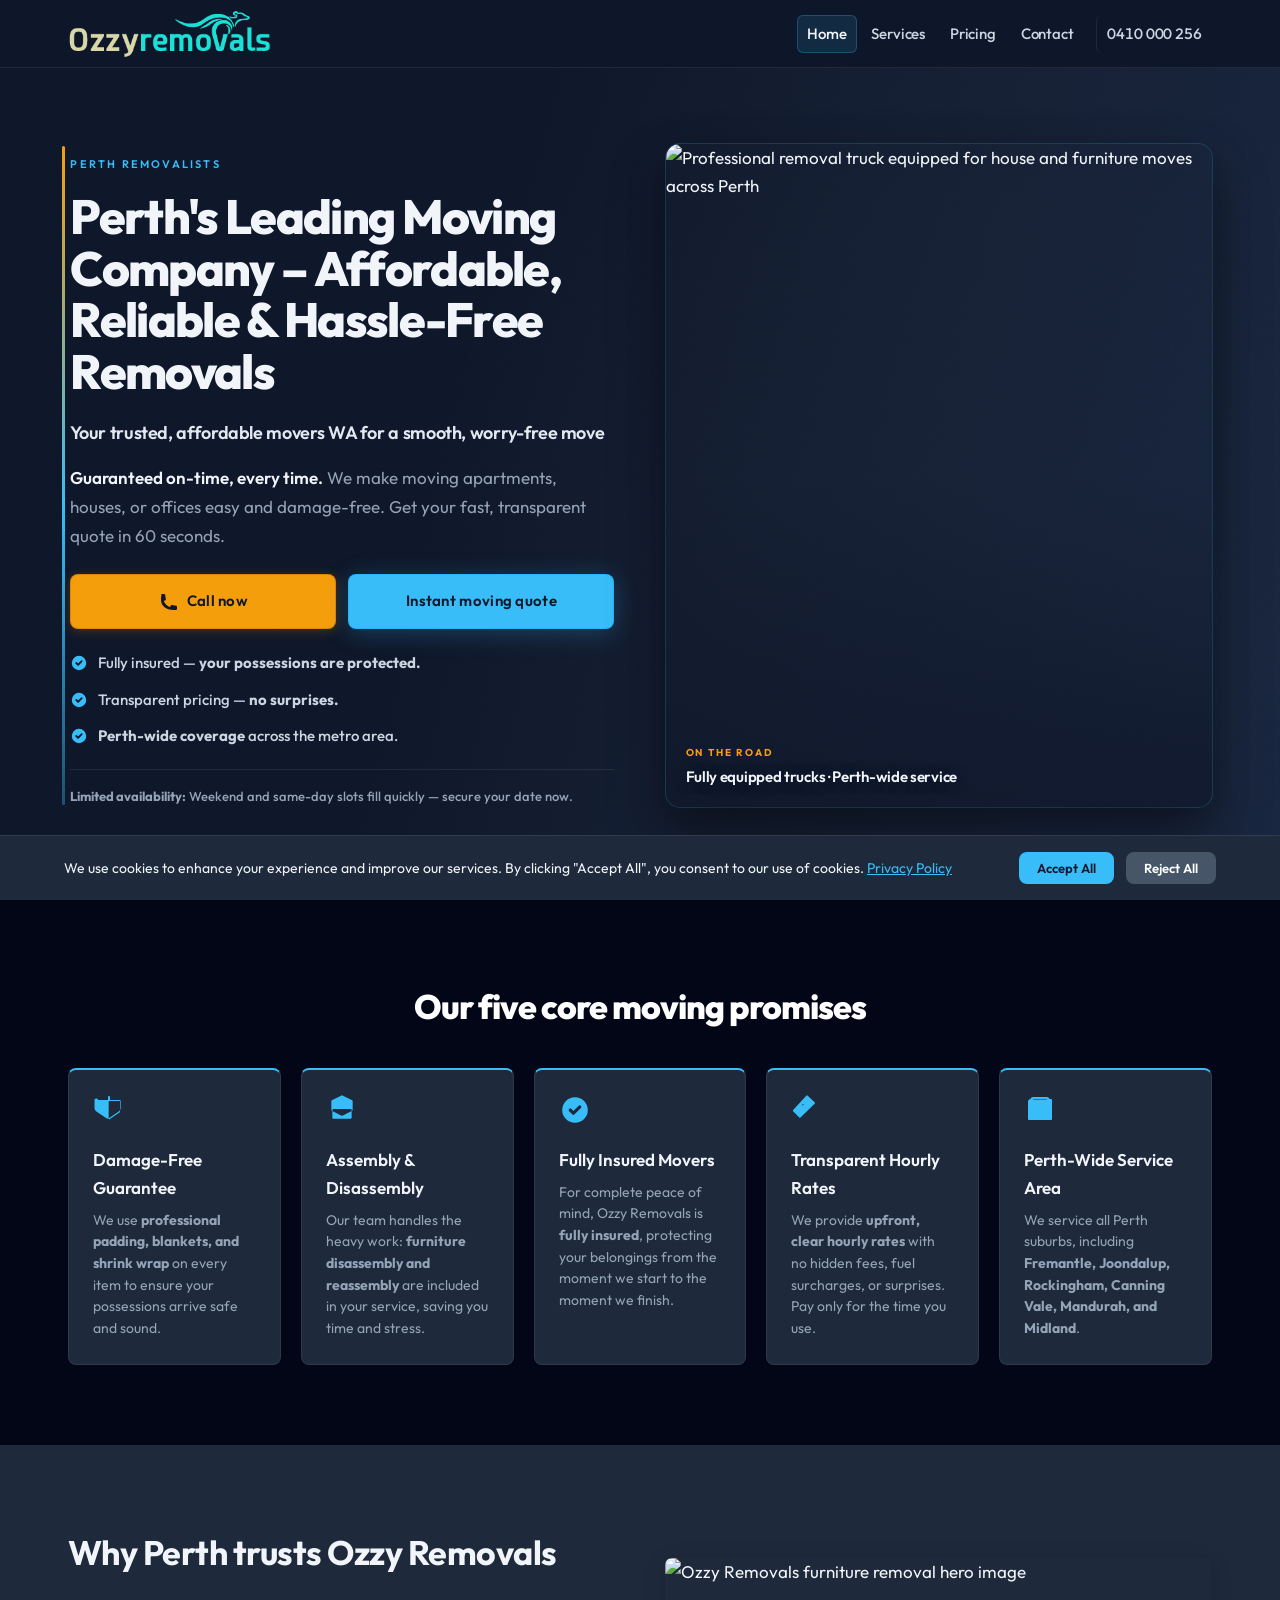
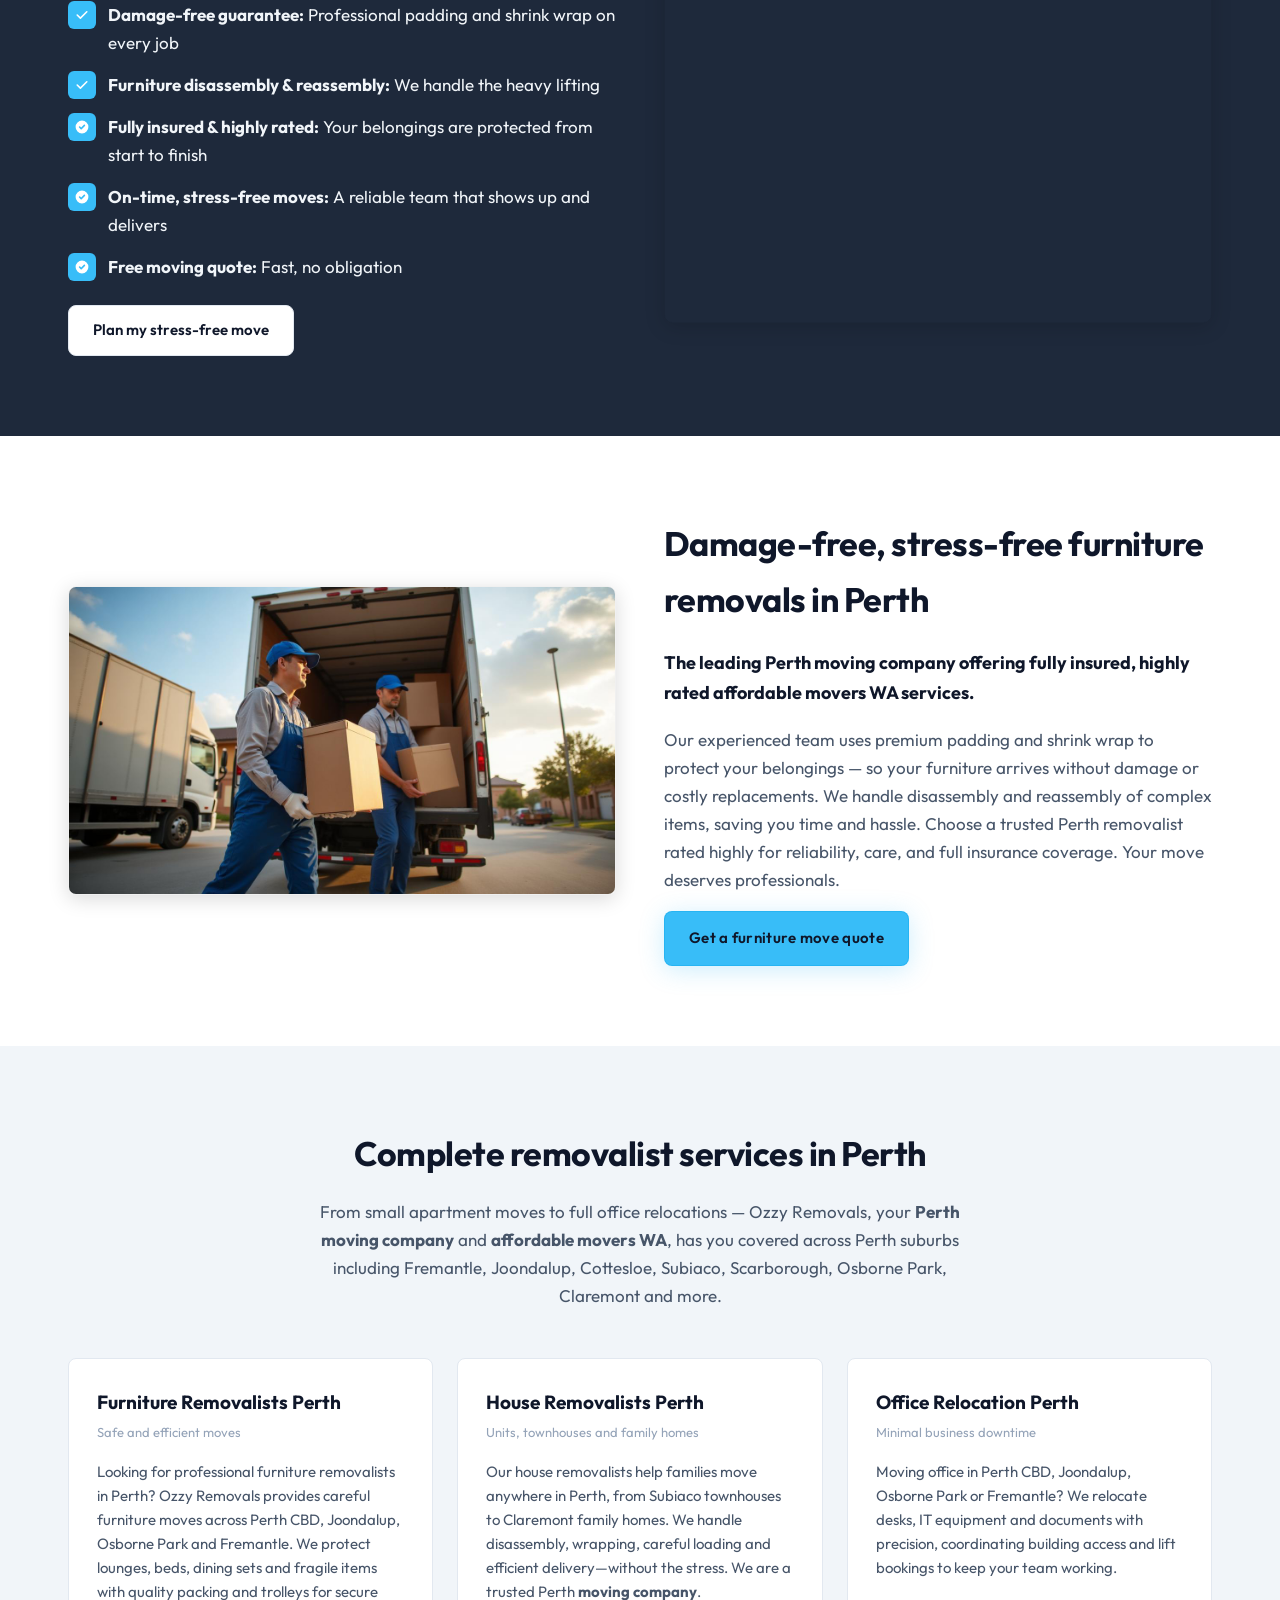
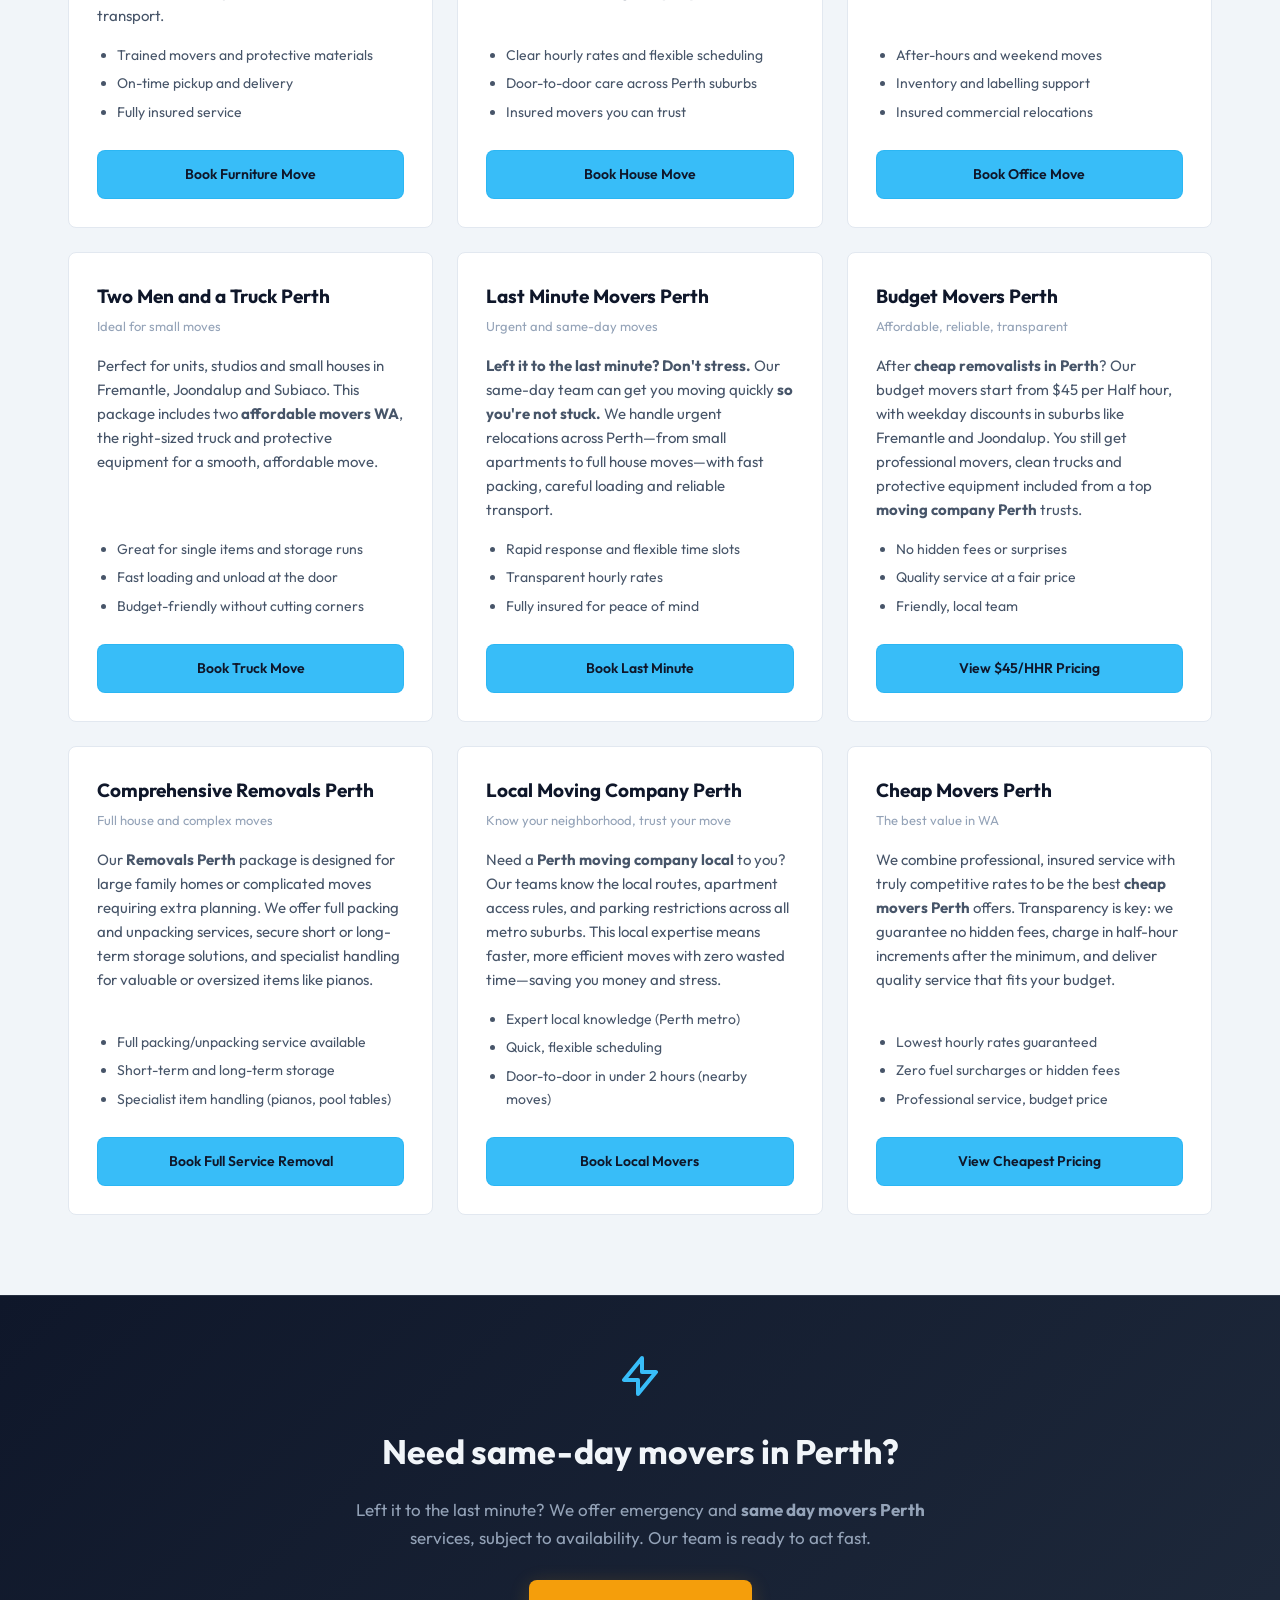
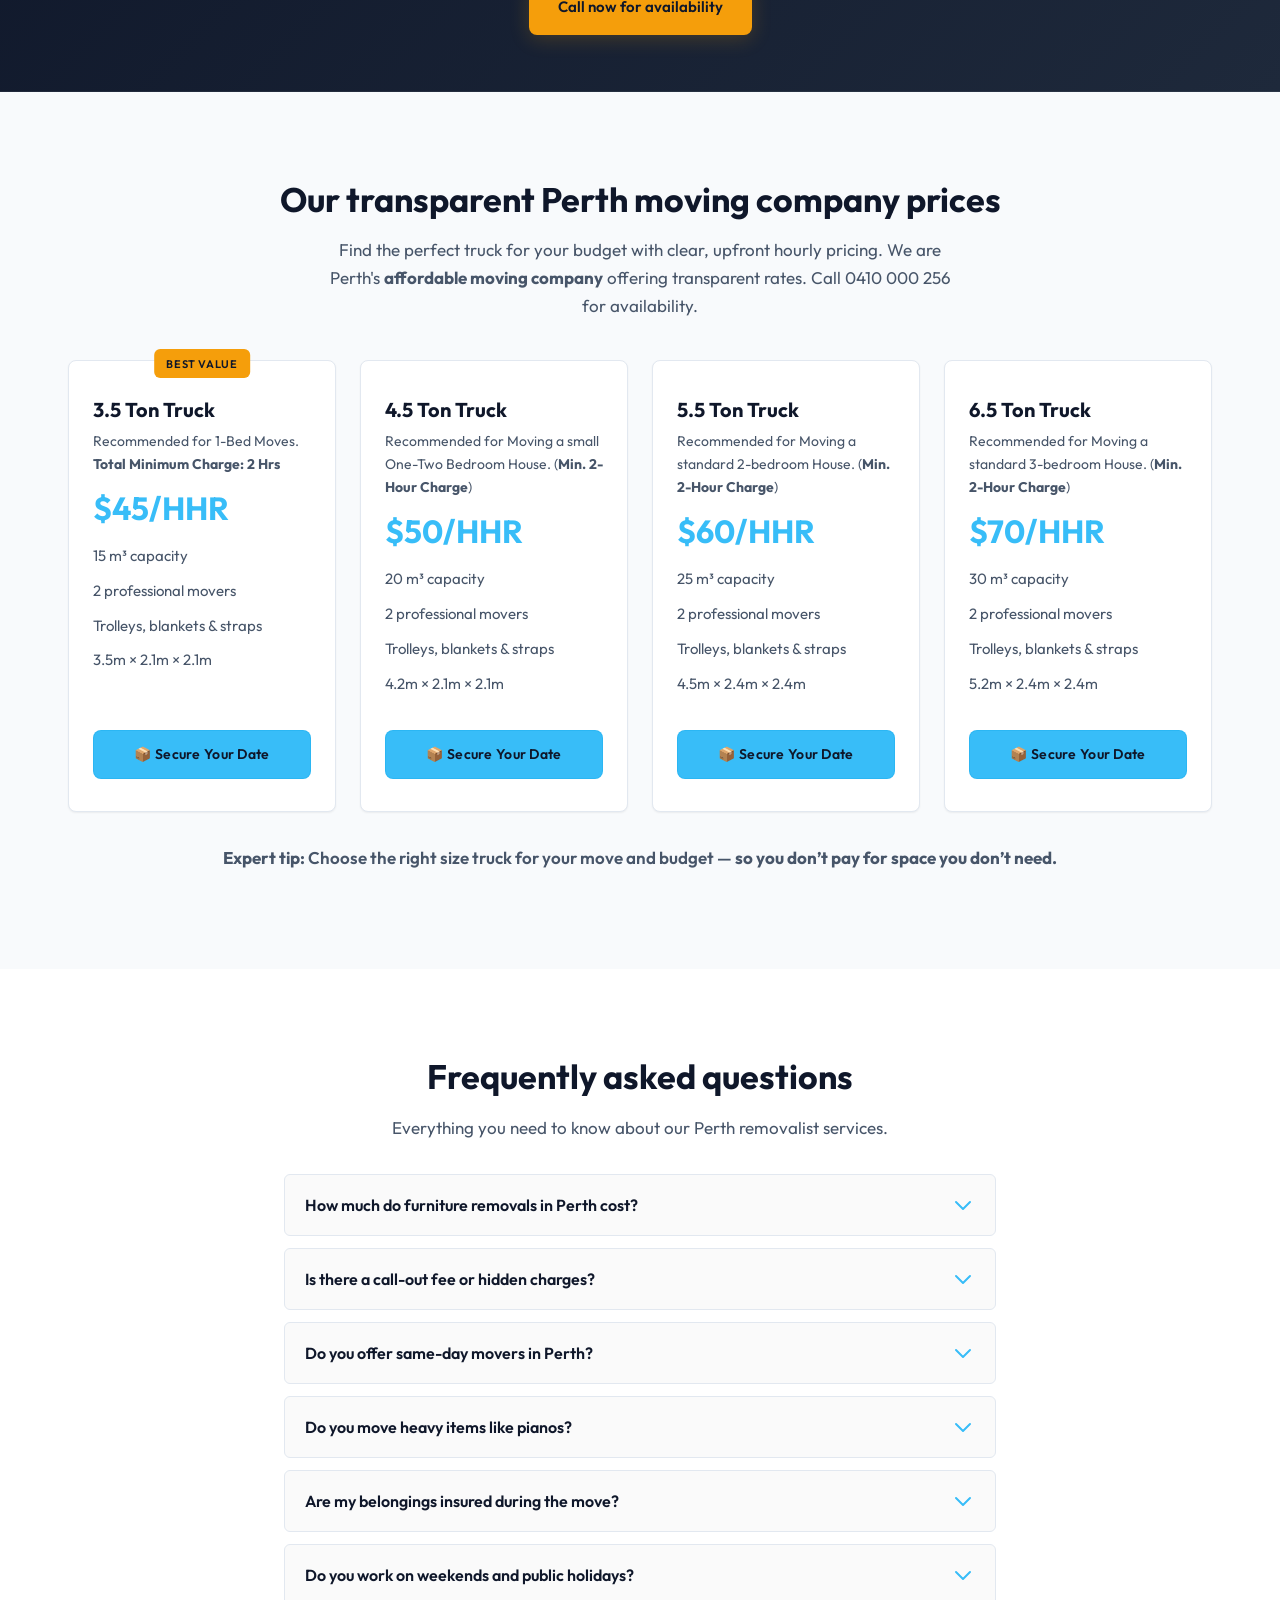
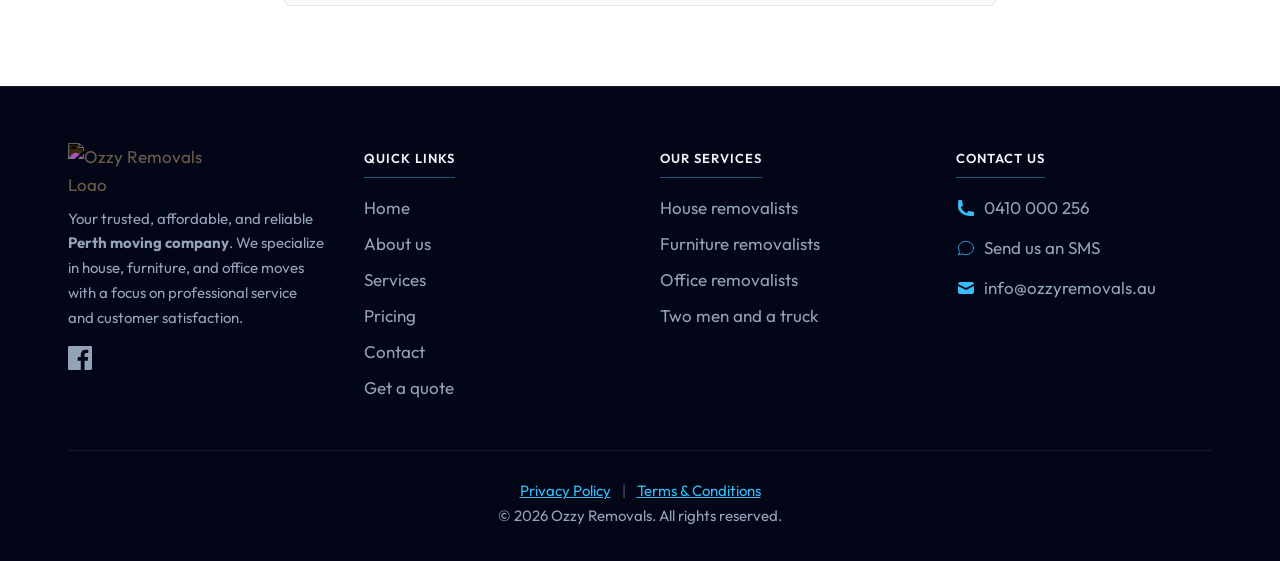
==== commit a1aee4e3: "Final upate" ====
--- a/index.html
+++ b/index.html
@@ -297,7 +297,7 @@
         <header id="main-header" class="site-header">
             <nav class="container site-header__inner" role="navigation" aria-label="Main Navigation">
                 <a href="index.html" class="site-header__logo">
-                    <img src="https://ozzyremovals.au/iMAGES/logo-main.png" alt="Ozzy Removals Logo" class="logo-invert" width="160" height="48">
+                    <img src="images/logo-main.png" alt="Ozzy Removals Logo" class="logo-invert" width="160" height="48">
                 </a>
                 <div class="nav-mobile-actions">
                     <a href="tel:0410000256" class="call-btn-mobile" aria-label="Call Now 0410 000 256">
@@ -438,7 +438,7 @@
             <section class="section--light section-padding">
                 <div class="container split split--reverse">
                     <div class="split__media">
-                        <img src="/iMAGES/movers-loading.png" alt="Ozzy Removals movers loading a truck" loading="lazy" decoding="async" width="1740" height="1160">
+                        <img src="images/movers-loading.png" alt="Ozzy Removals movers loading a truck" loading="lazy" decoding="async" width="1740" height="1160">
                     </div>
                     <div class="split__content">
                         <h2>Damage-free, stress-free furniture removals in Perth</h2>
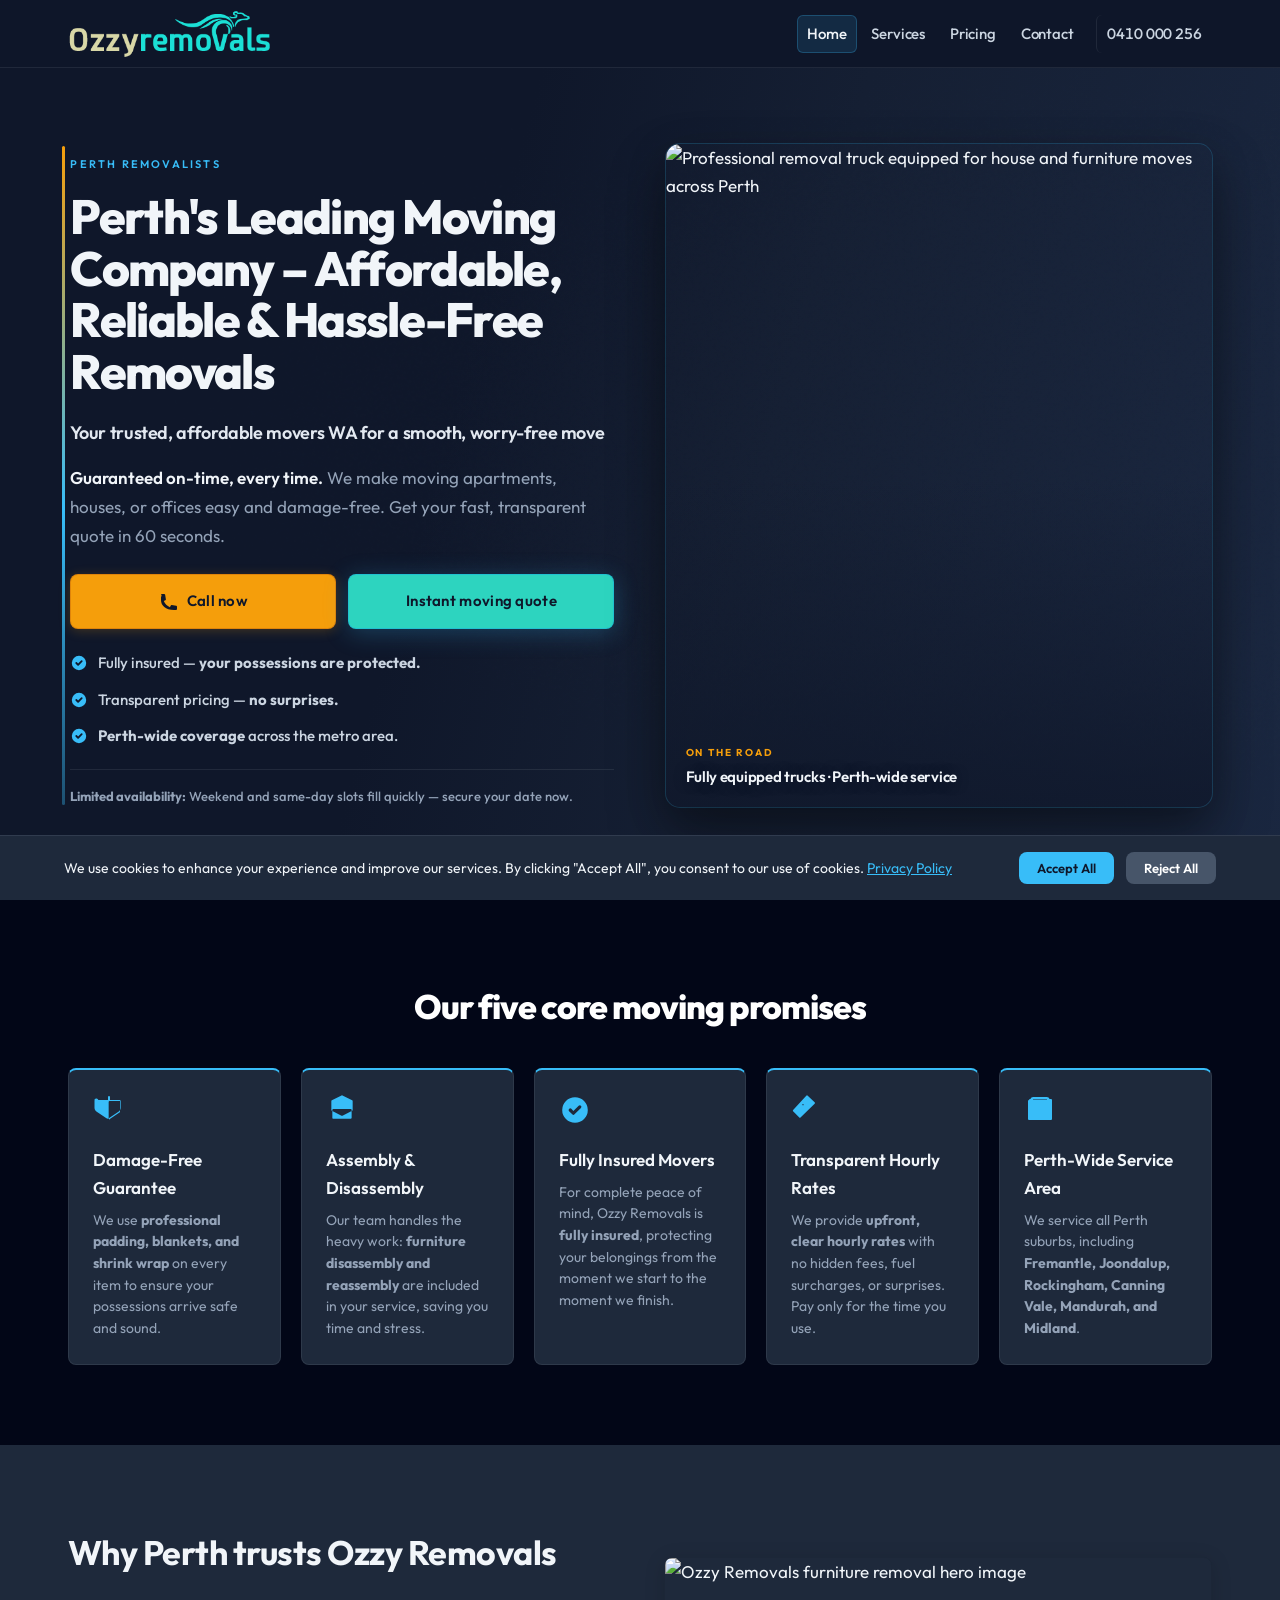
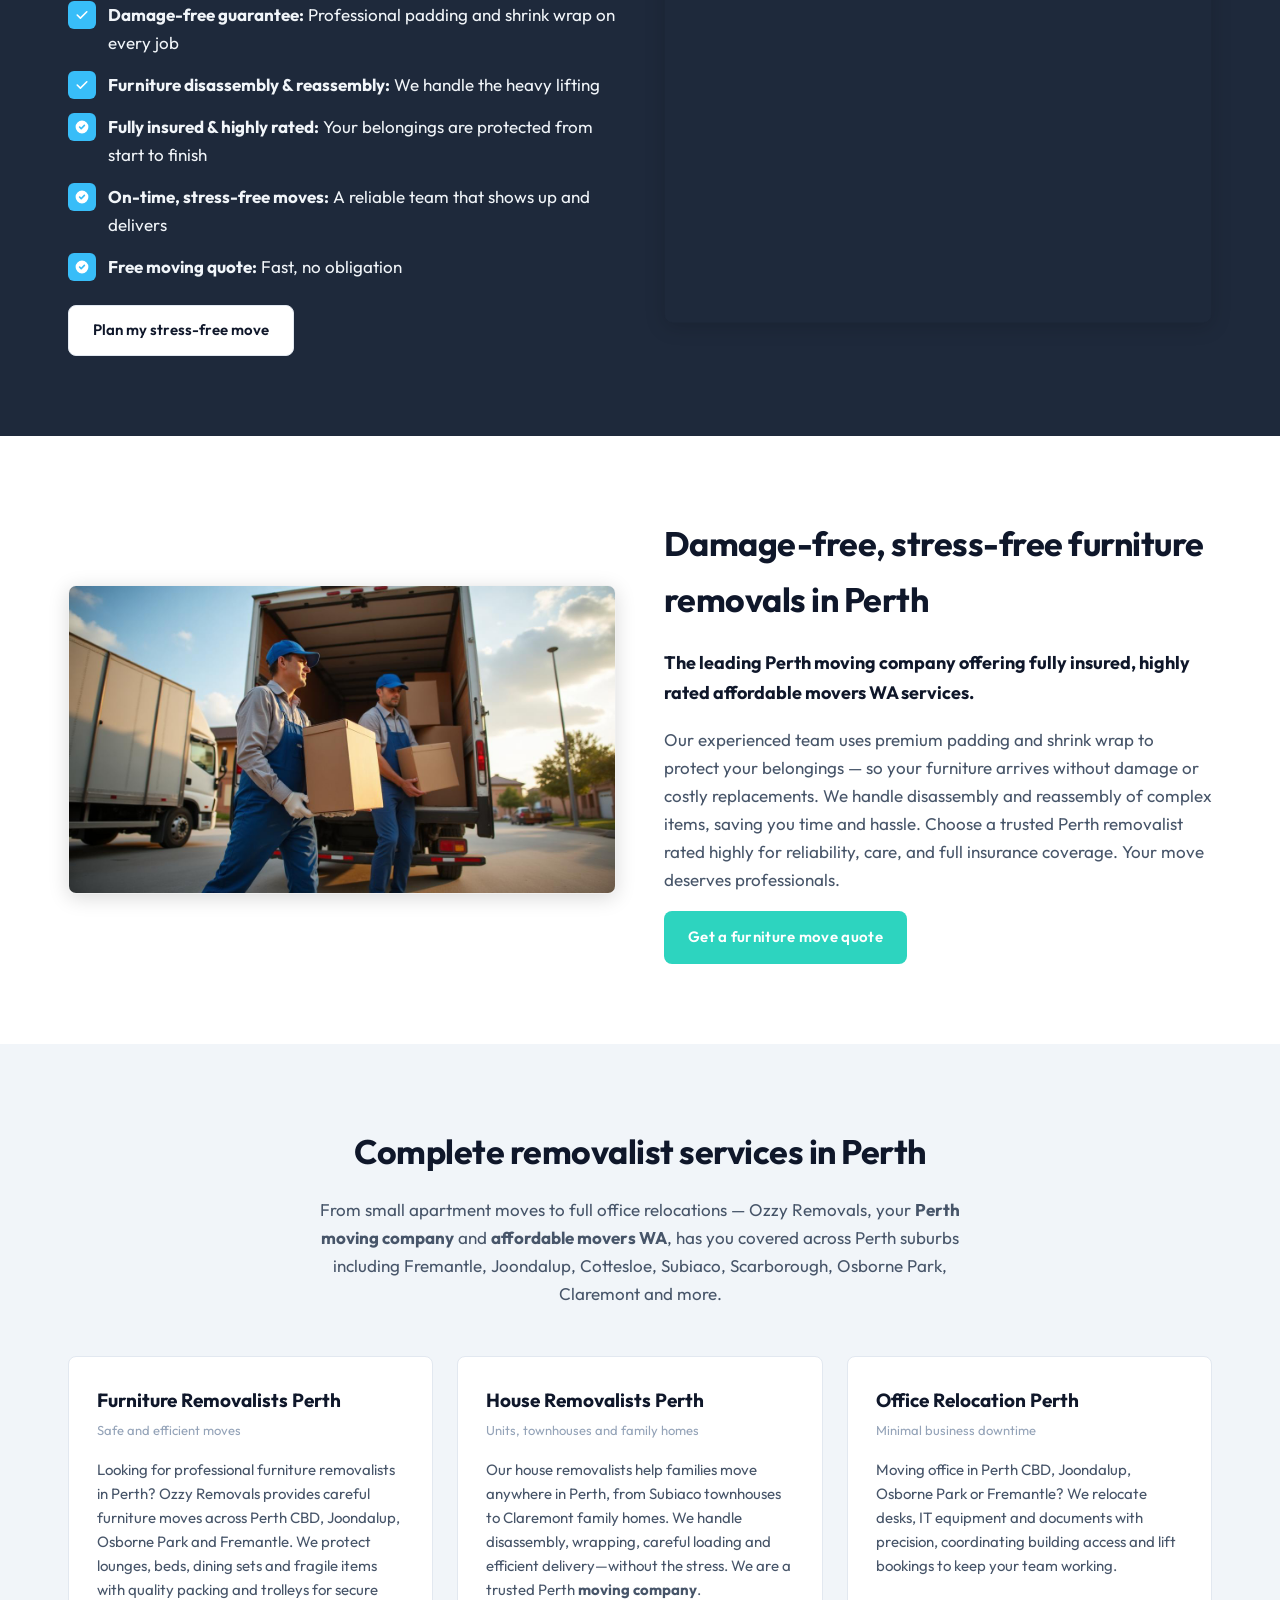
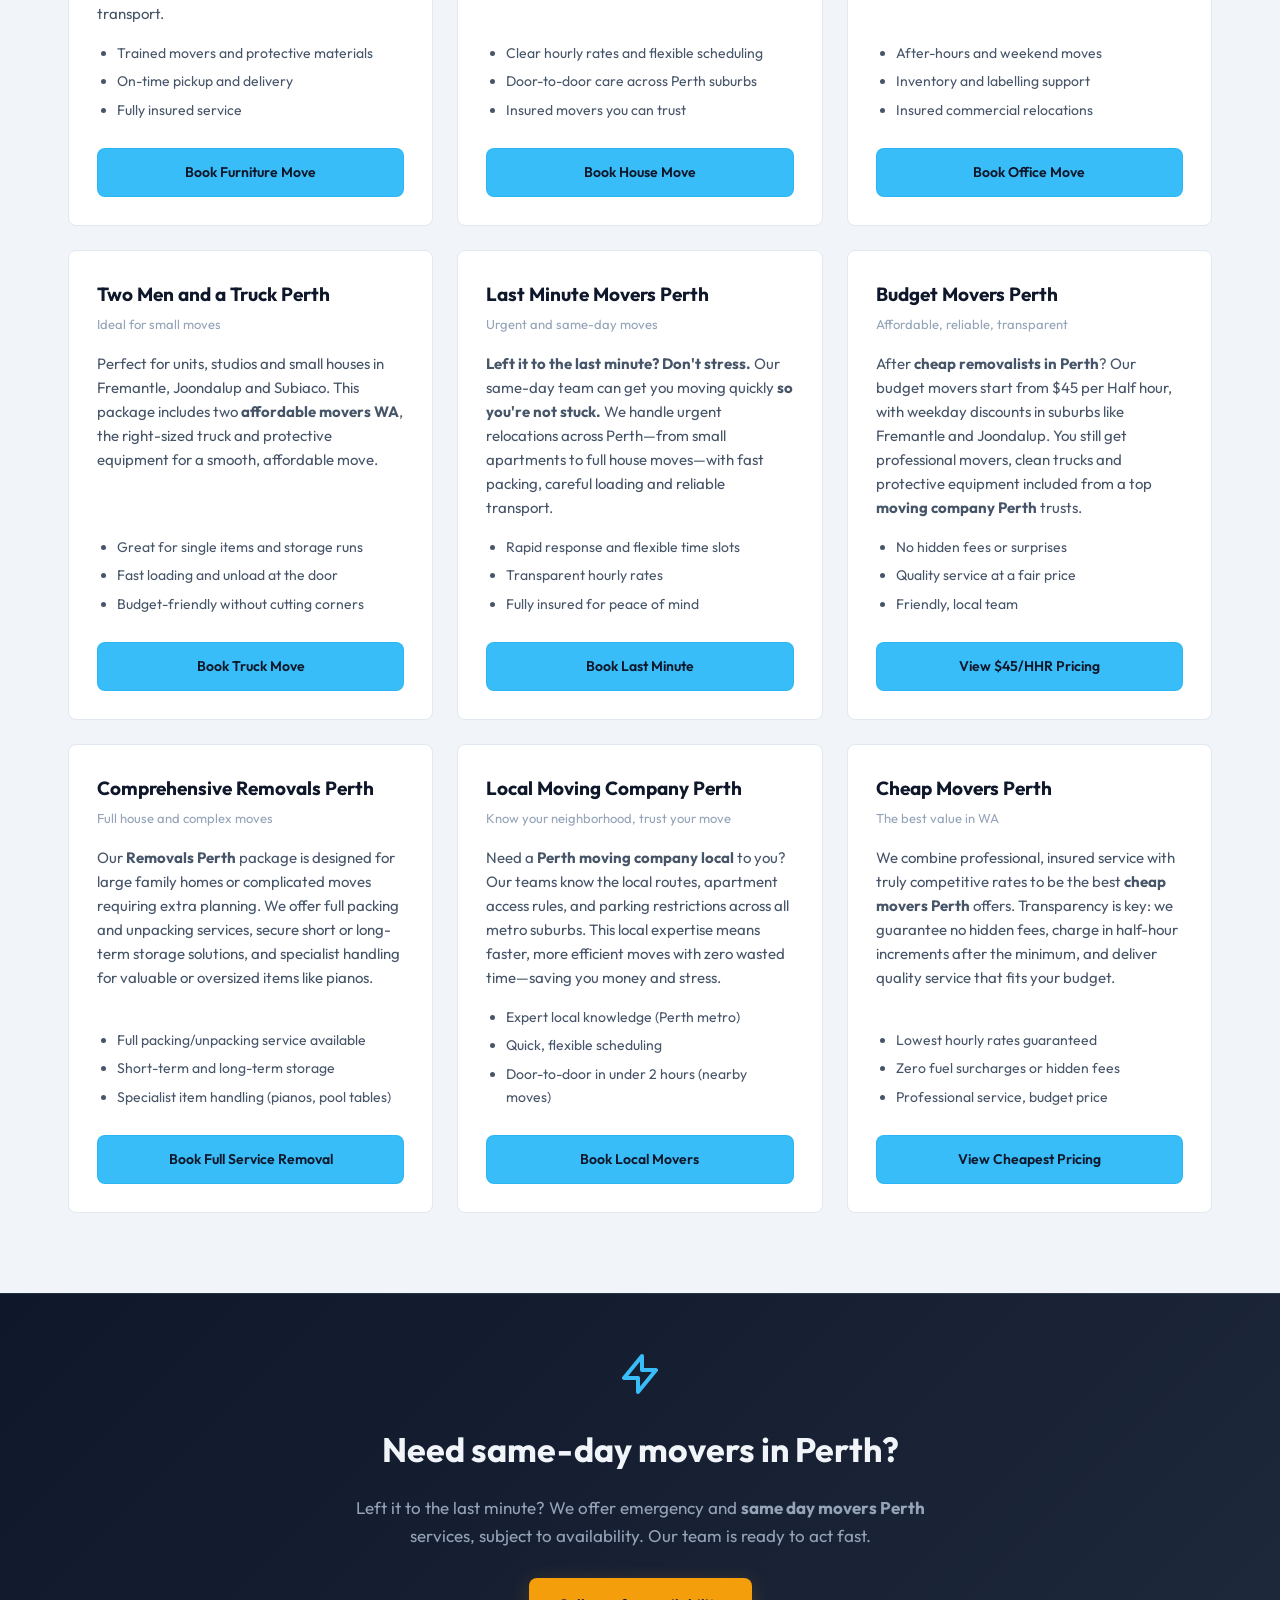
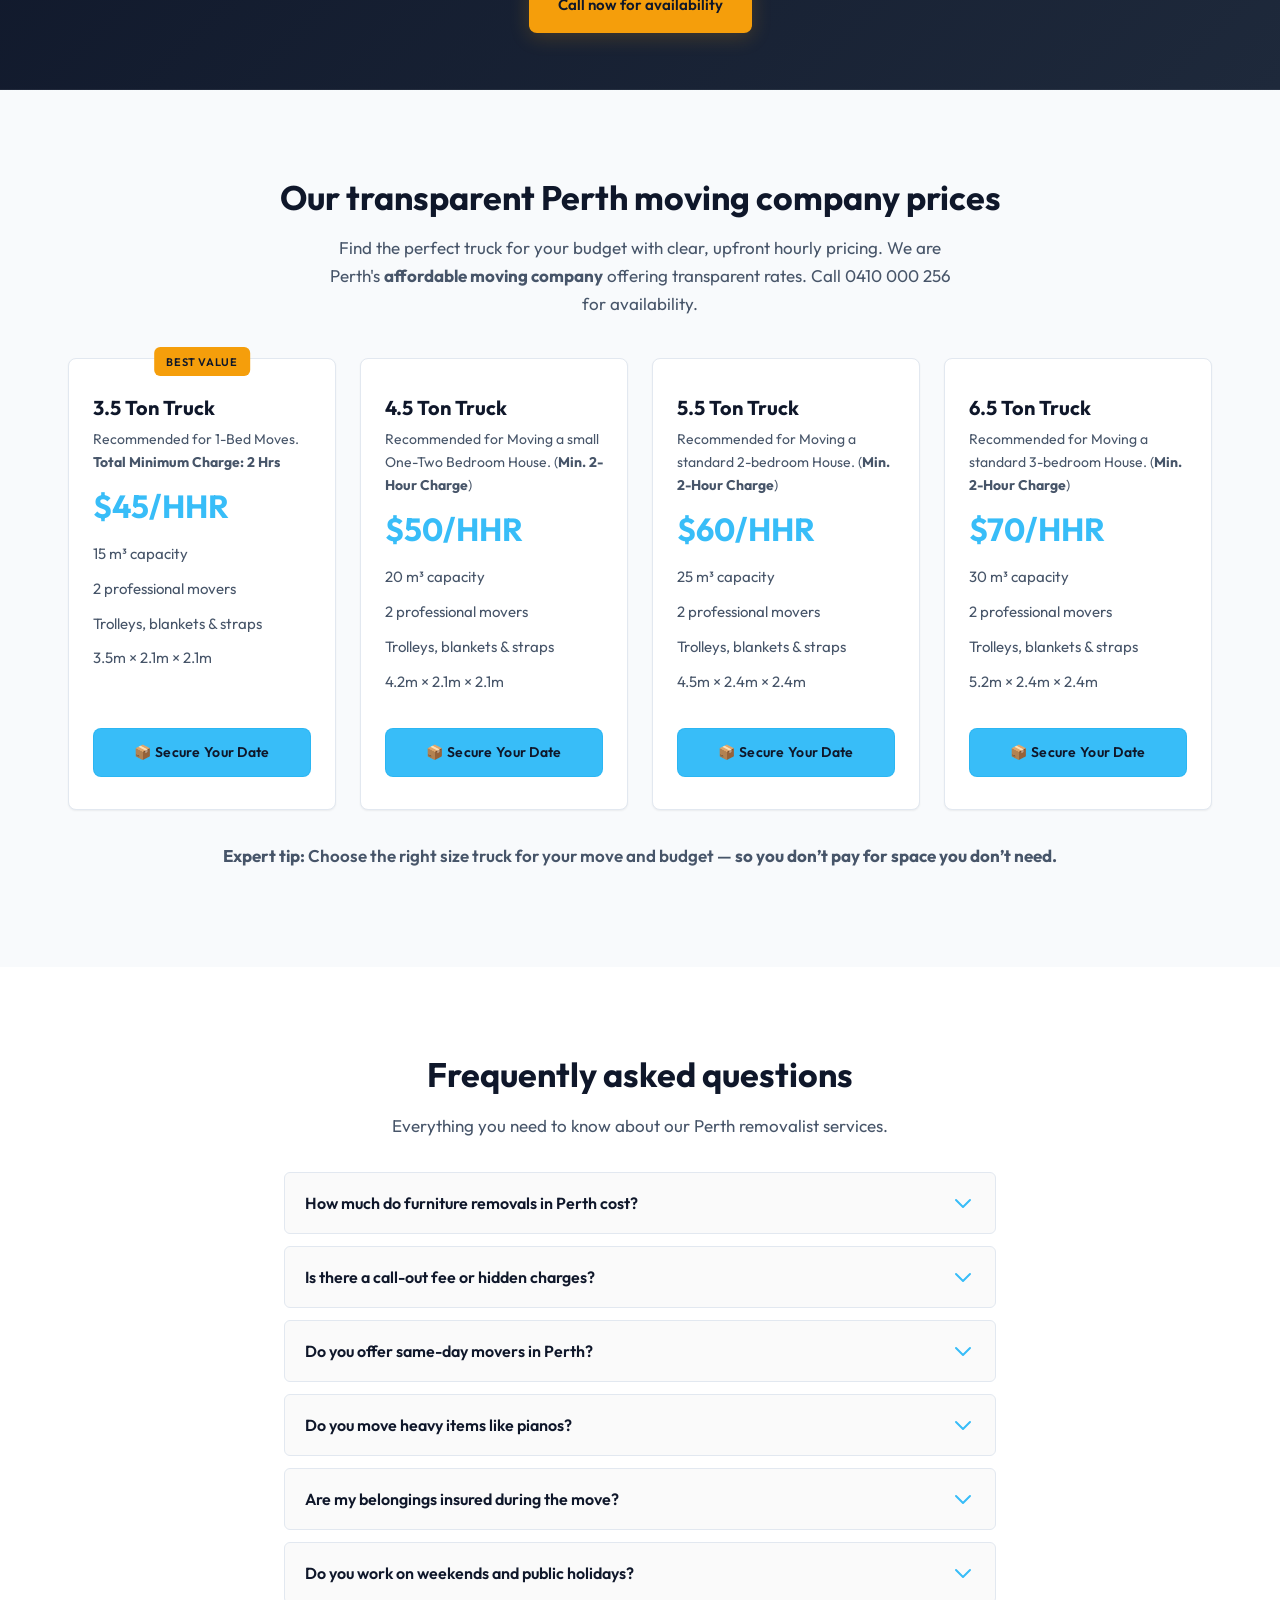
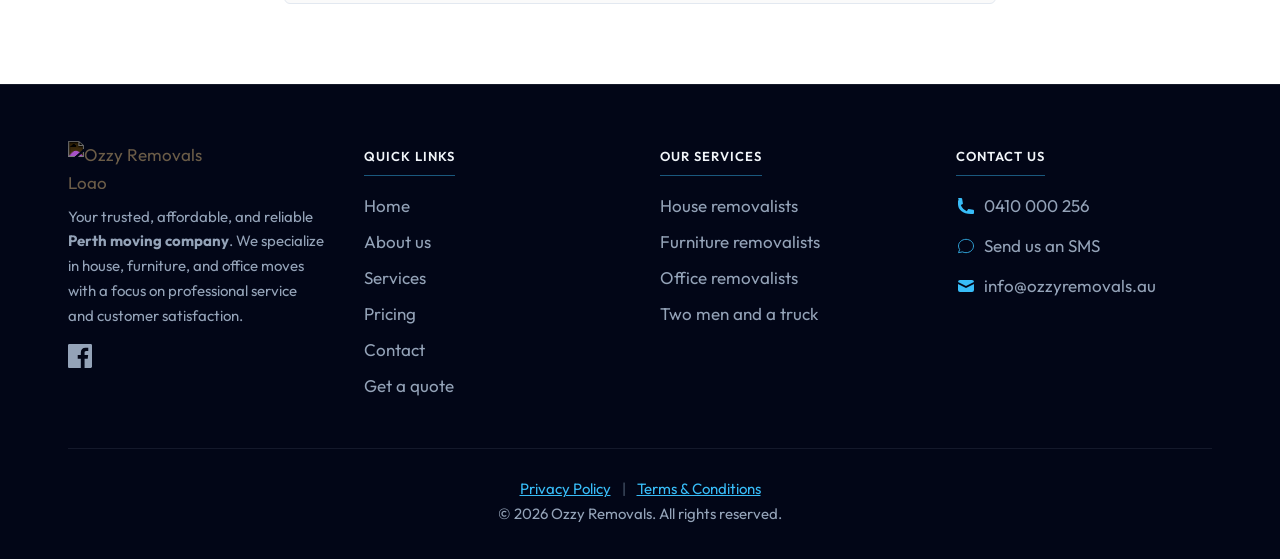
==== commit 461eec07: "btn color change" ====
--- a/index.html
+++ b/index.html
@@ -323,7 +323,7 @@
                 <a href="#services">Services</a>
                 <a href="#pricing">Pricing</a>
                 <a href="contact.html">Contact</a>
-                <a href="contact.html#quote-form" class="mobile-menu__cta">Book Your Move</a>
+                <a href="contact.html#quote-form" class="mobile-menu__cta" style="background-color: #2DD4BF;">Book Your Move</a>
             </div>
         </header>
 
@@ -344,7 +344,7 @@
                                         <svg role="img" width="20" height="20" aria-hidden="true"><use href="#icon-phone"></use></svg>
                                         Call now
                                     </a>
-                                    <a href="contact.html#quote-form" id="hero-cta" class="btn btn--primary">Instant moving quote</a>
+                                    <a href="contact.html#quote-form" id="hero-cta" class="btn btn--primary" style="background-color: #2DD4BF;">Instant moving quote</a>
                                 </div>
                                 <ul class="hero__checks">
                                     <li>
@@ -444,7 +444,7 @@
                         <h2>Damage-free, stress-free furniture removals in Perth</h2>
                         <p class="lead">The leading Perth <strong>moving company</strong> offering fully insured, highly rated <strong>affordable movers WA</strong> services.</p>
                         <p>Our experienced team uses premium padding and shrink wrap to protect your belongings — so your furniture arrives without damage or costly replacements. We handle disassembly and reassembly of complex items, saving you time and hassle. Choose a trusted Perth removalist rated highly for reliability, care, and full insurance coverage. Your move deserves professionals.</p>
-                        <a href="contact.html#quote-form" class="btn btn--primary">Get a furniture move quote</a>
+                        <a href="contact.html#quote-form" class="btn" style="background-color: #2DD4BF; color: white;">Get a furniture move quote</a>
                     </div>
                 </div>
             </section>
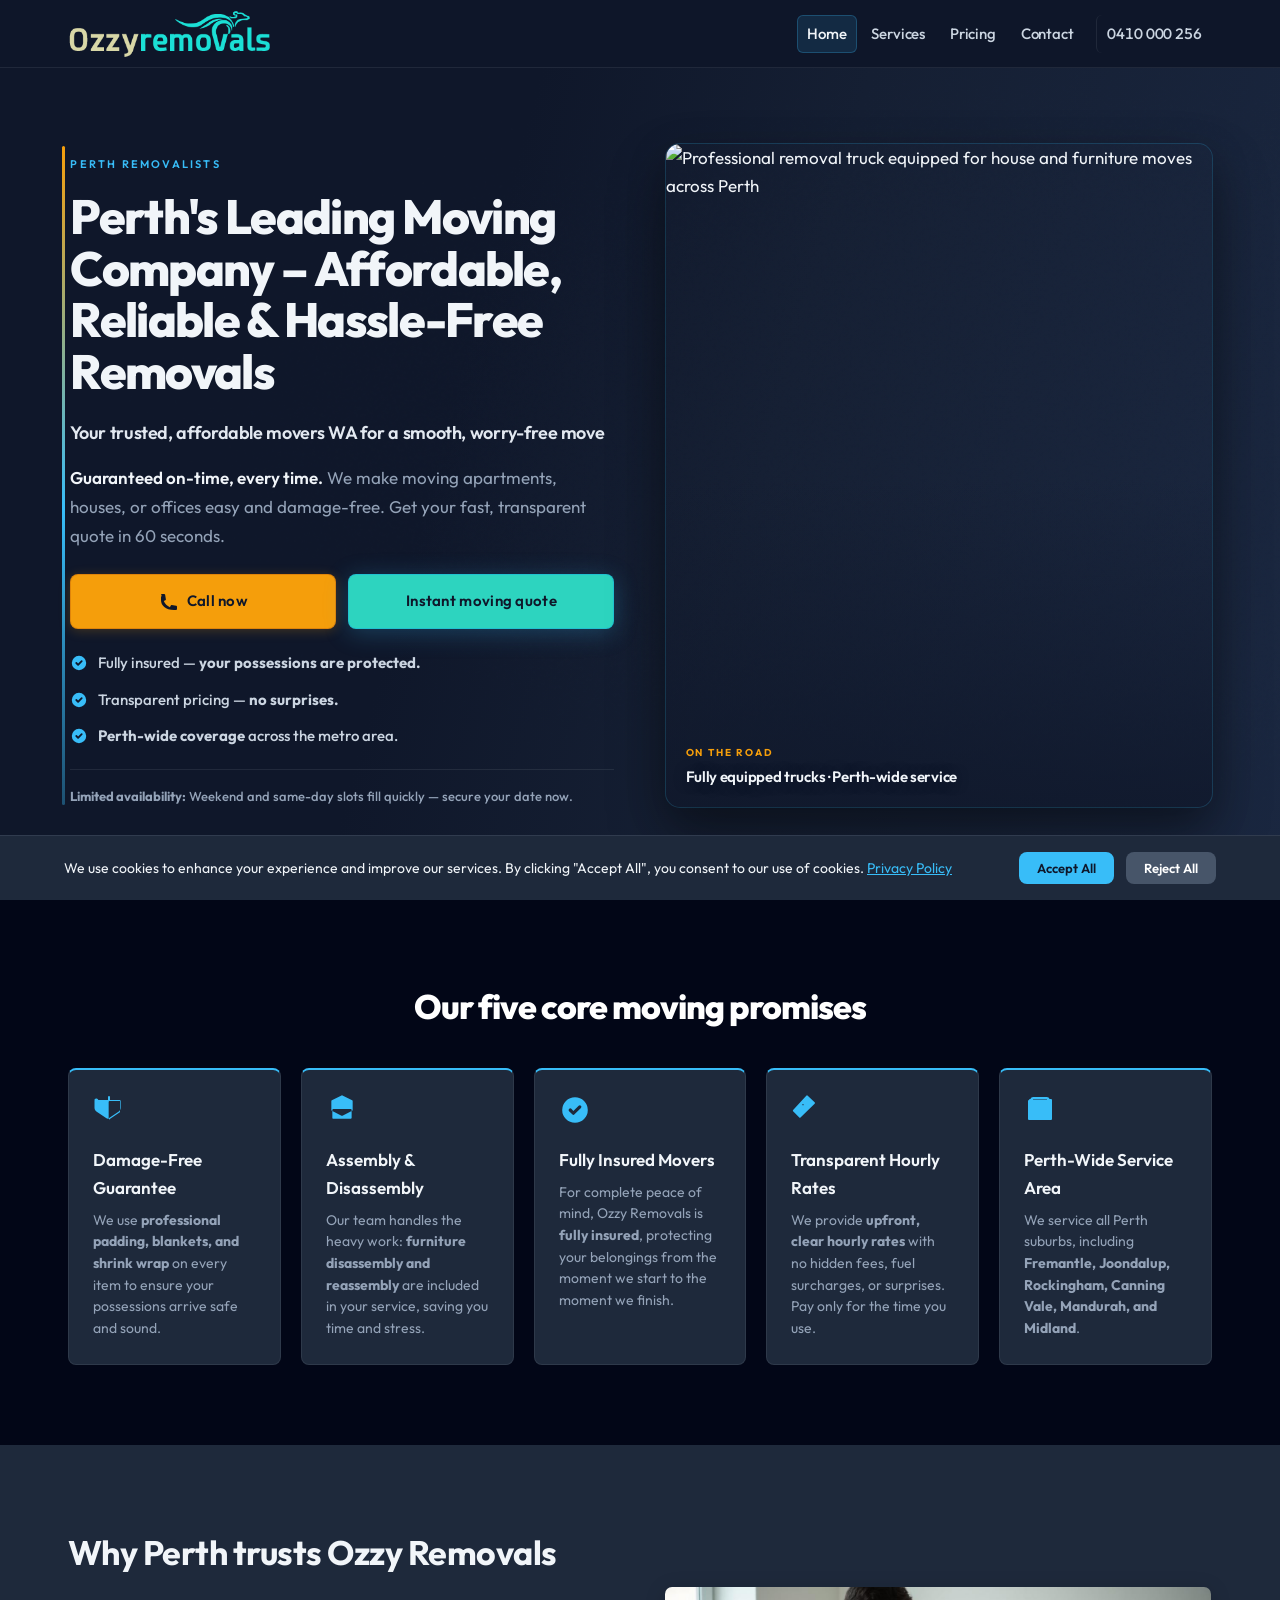
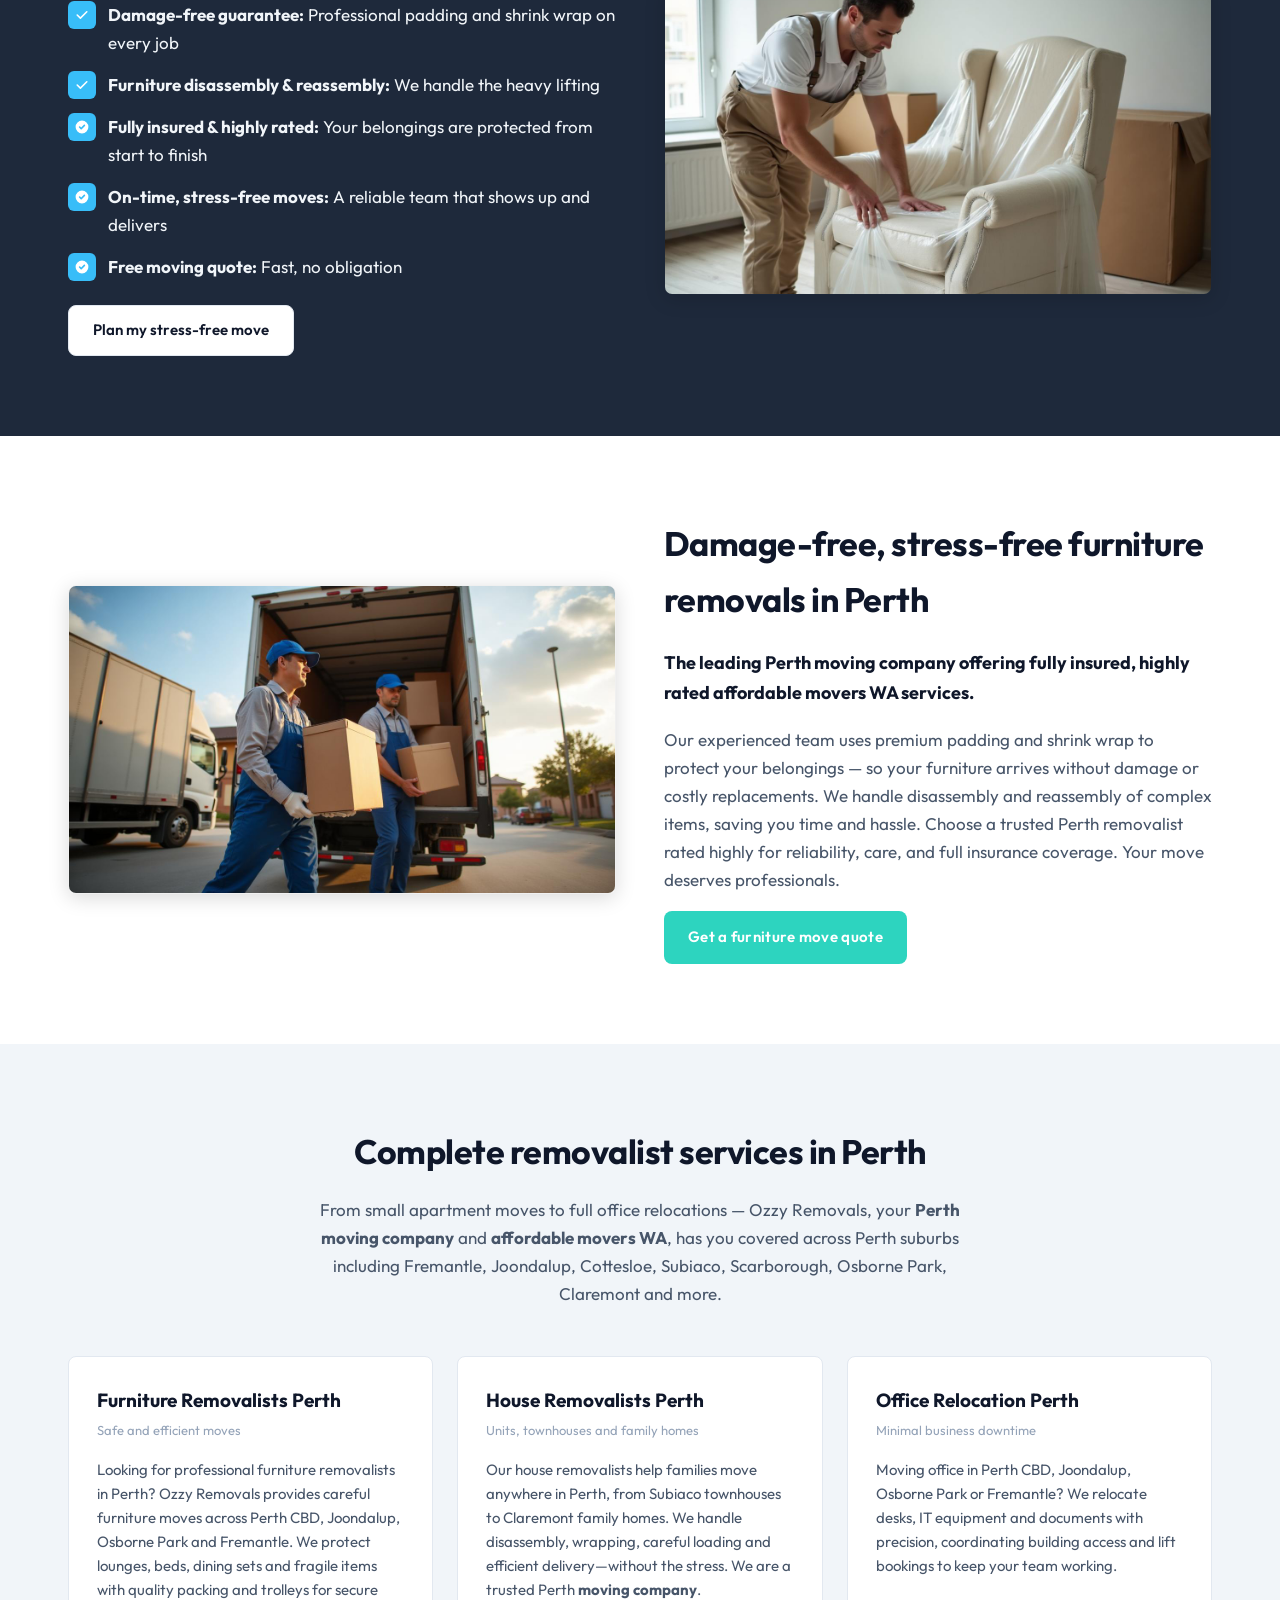
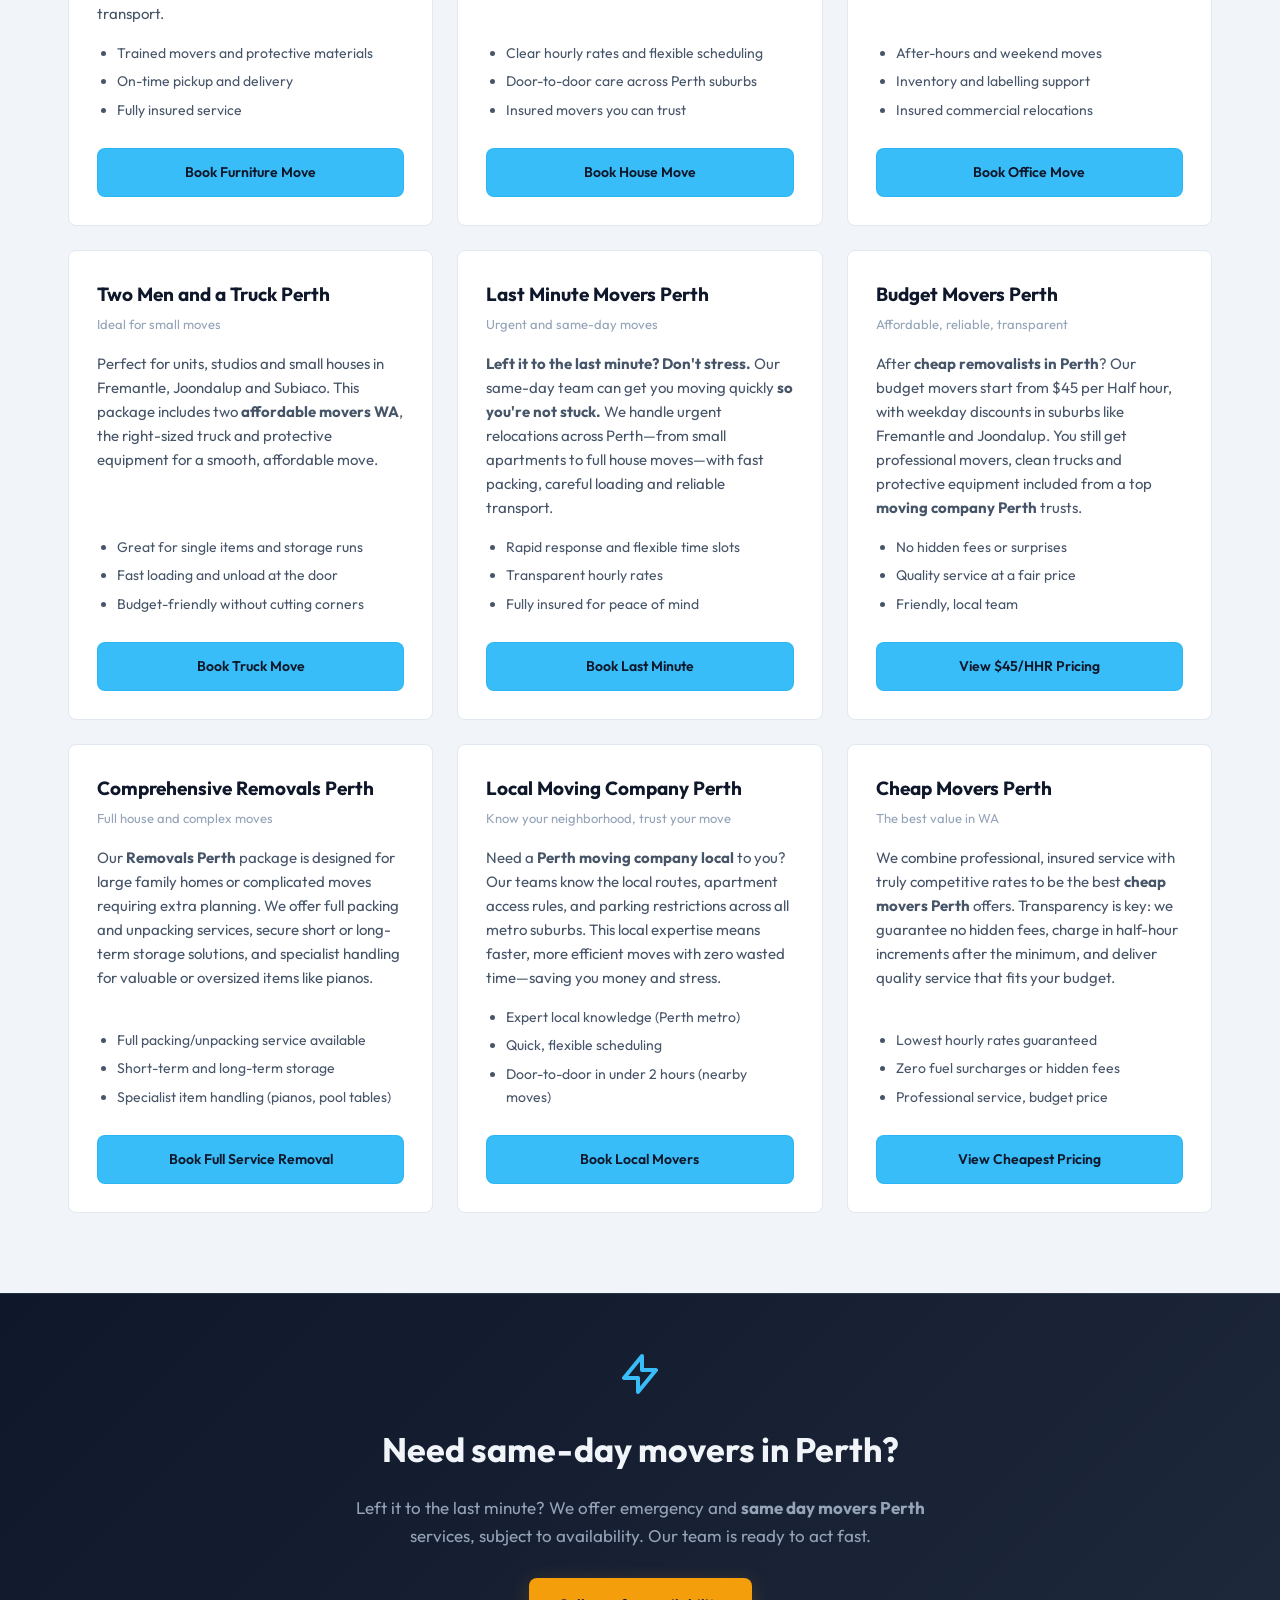
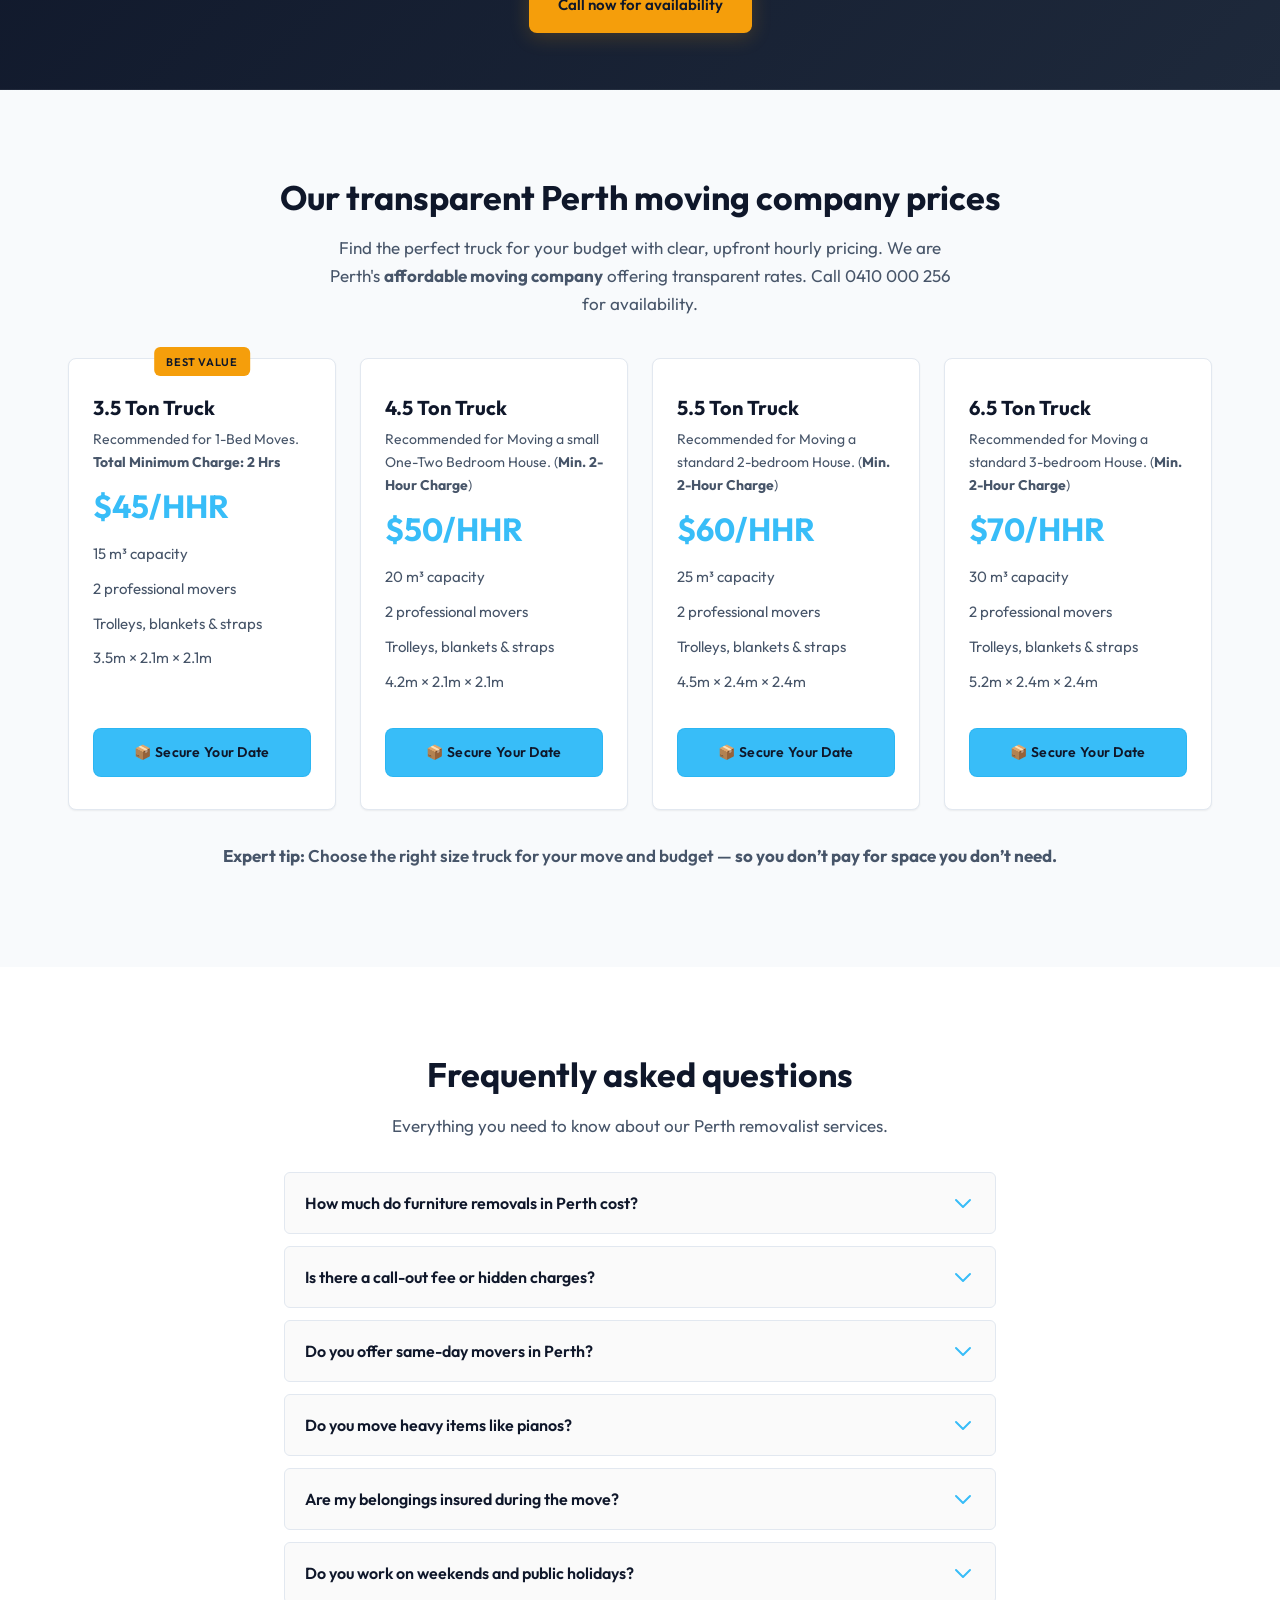
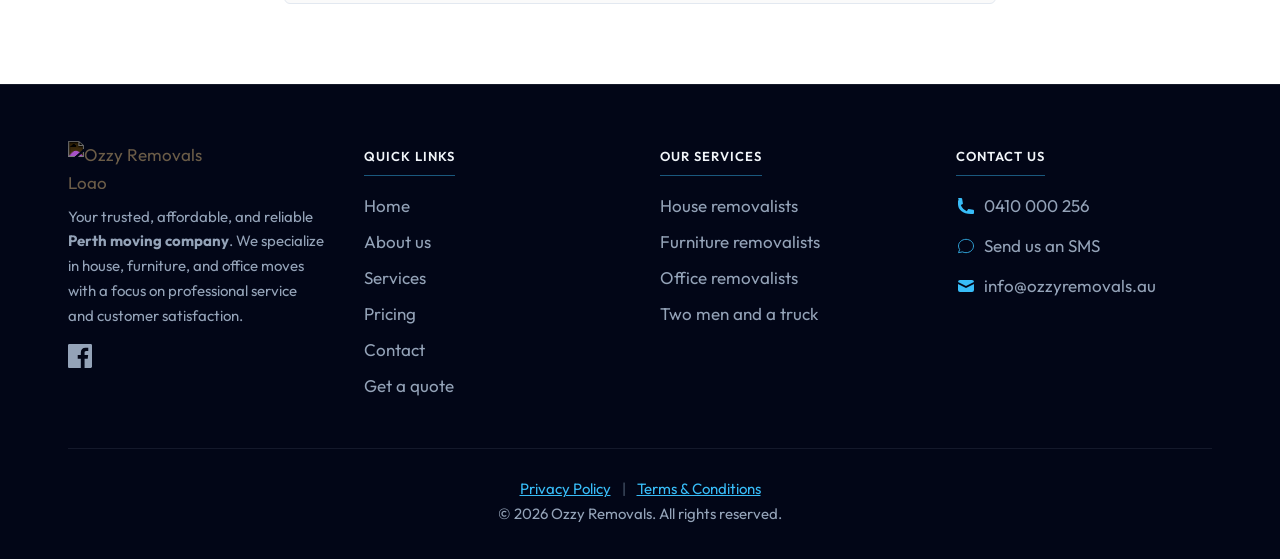
==== commit 8c73a53c: "image hero" ====
--- a/index.html
+++ b/index.html
@@ -430,7 +430,7 @@
                         <a href="contact.html#quote-form" class="btn--outline-light">Plan my stress-free move</a>
                     </div>
                     <div class="split__media">
-                        <img src="/iMAGES/furniture-removal-hero.png" alt="Ozzy Removals furniture removal hero image" loading="eager" decoding="async" width="1740" height="1160">
+                        <img src="images/furniture-removal-hero.png" alt="Ozzy Removals furniture removal hero image" loading="eager" decoding="async" width="1740" height="1160">
                     </div>
                 </div>
             </section>
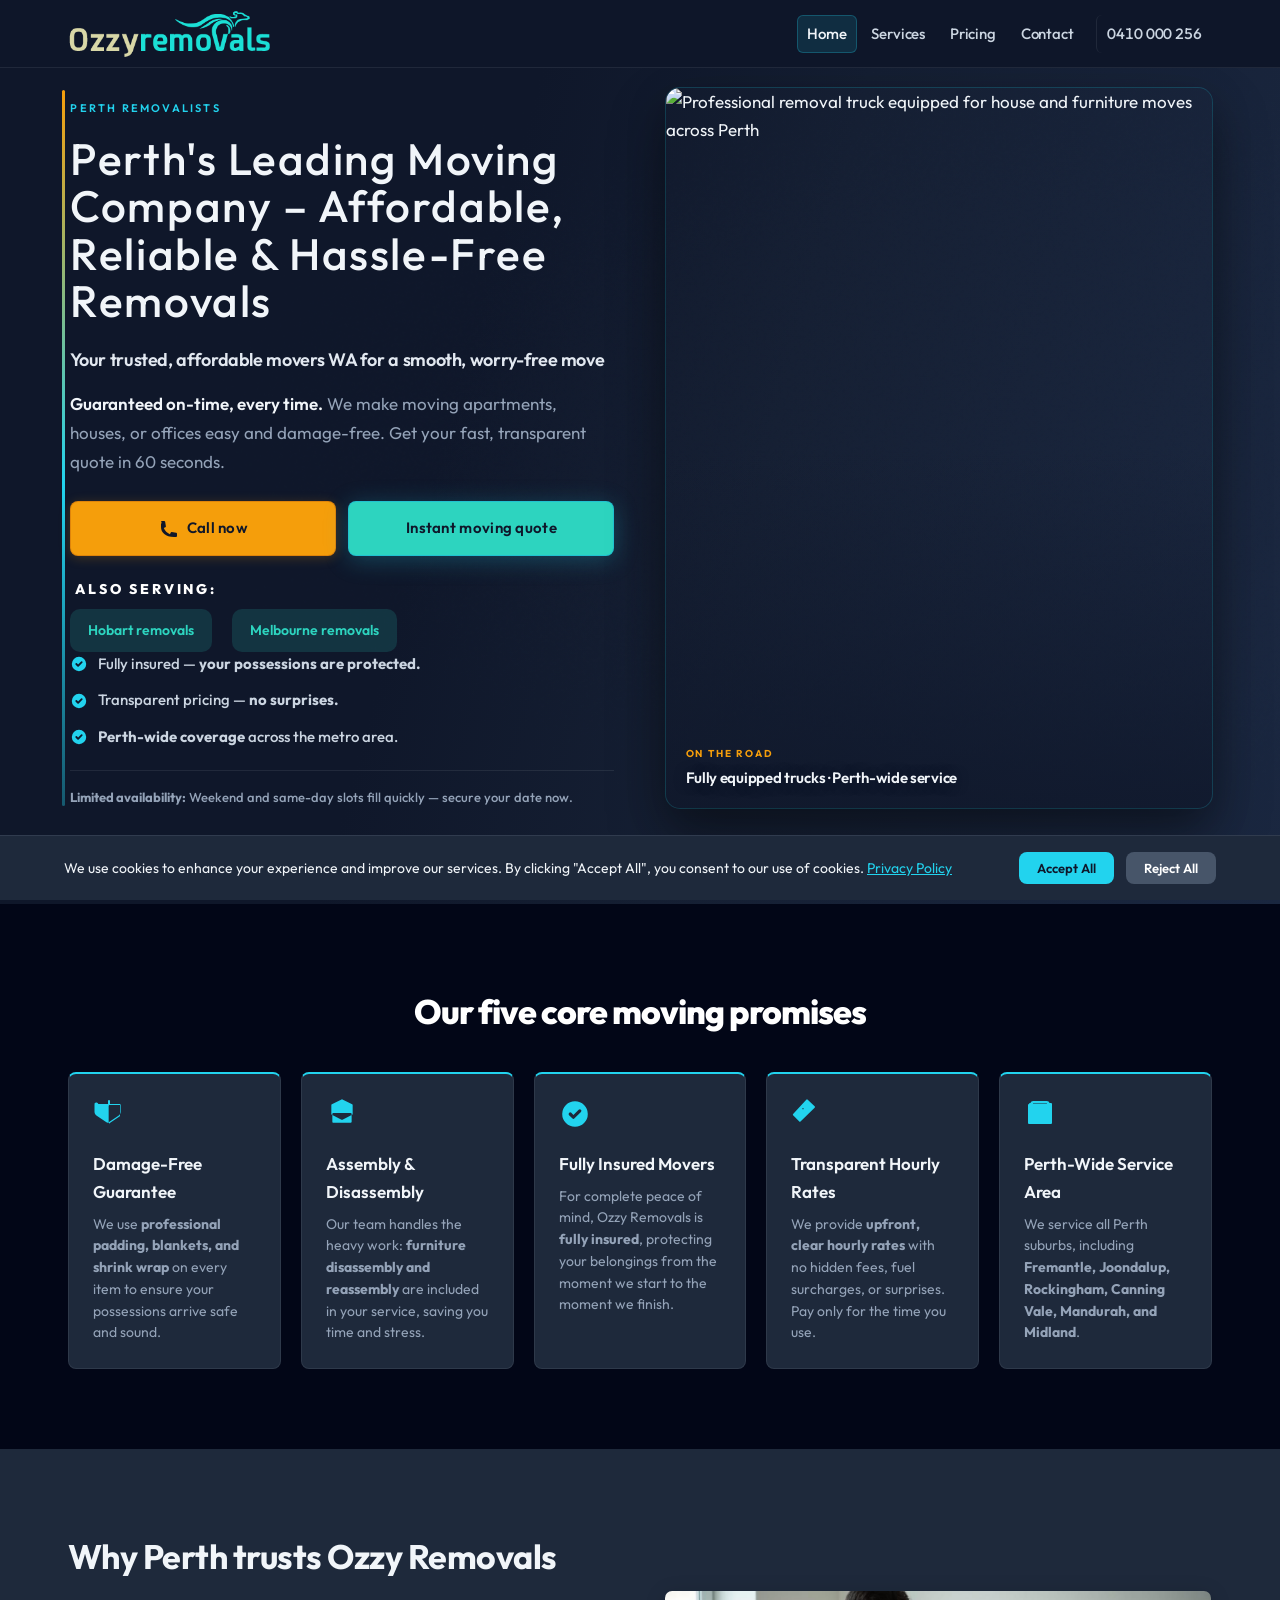
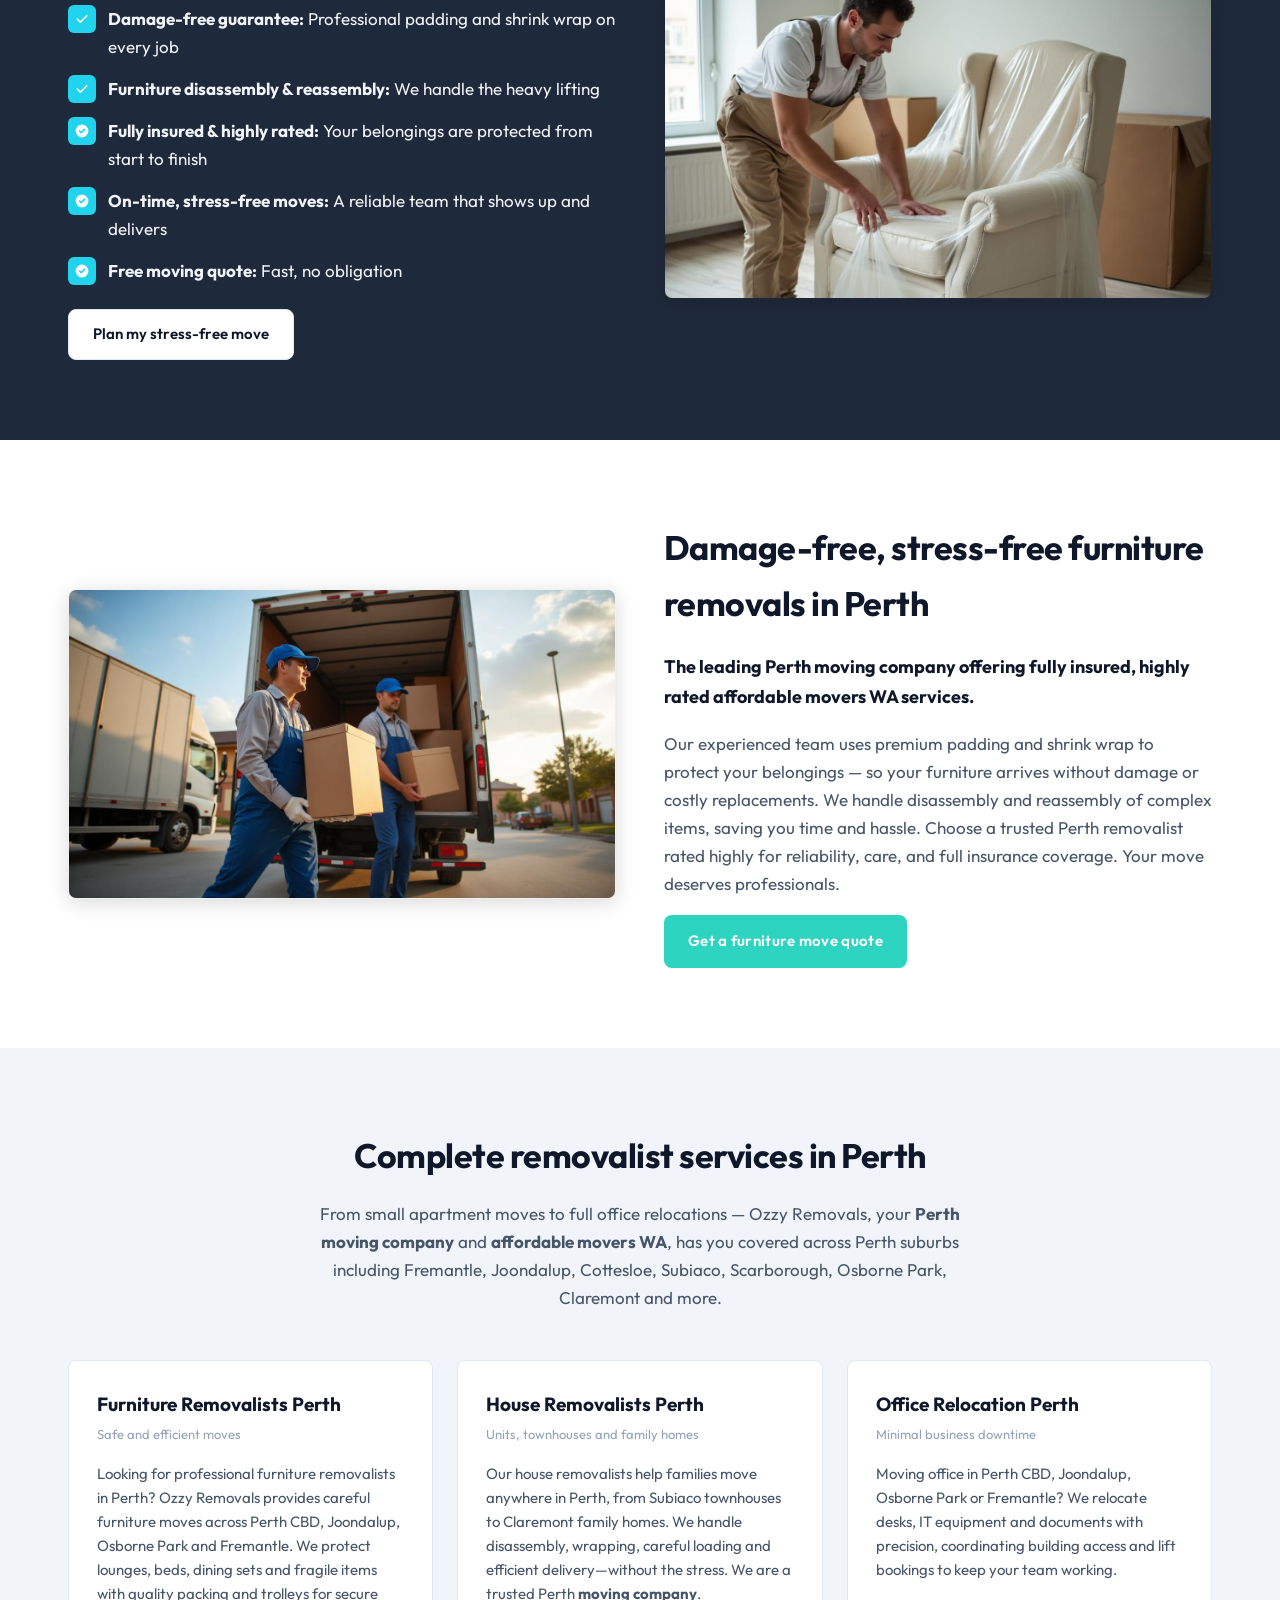
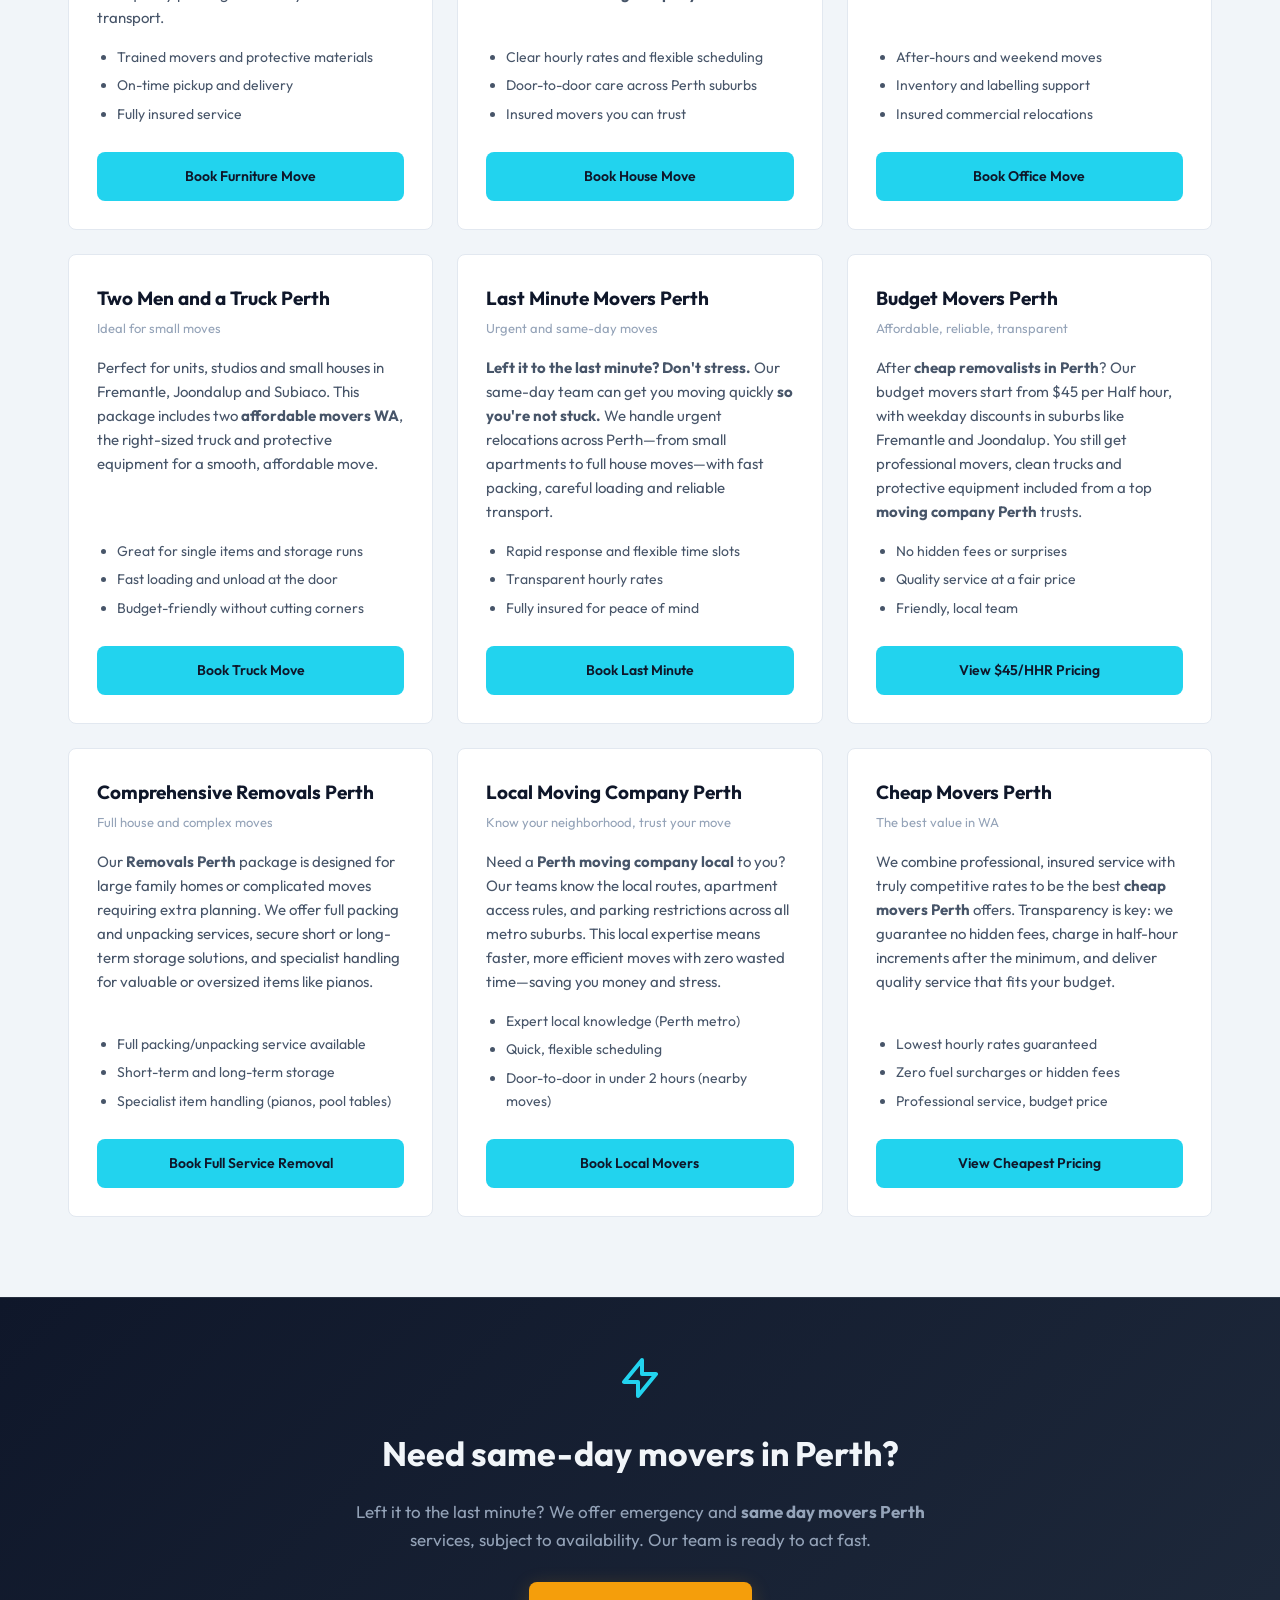
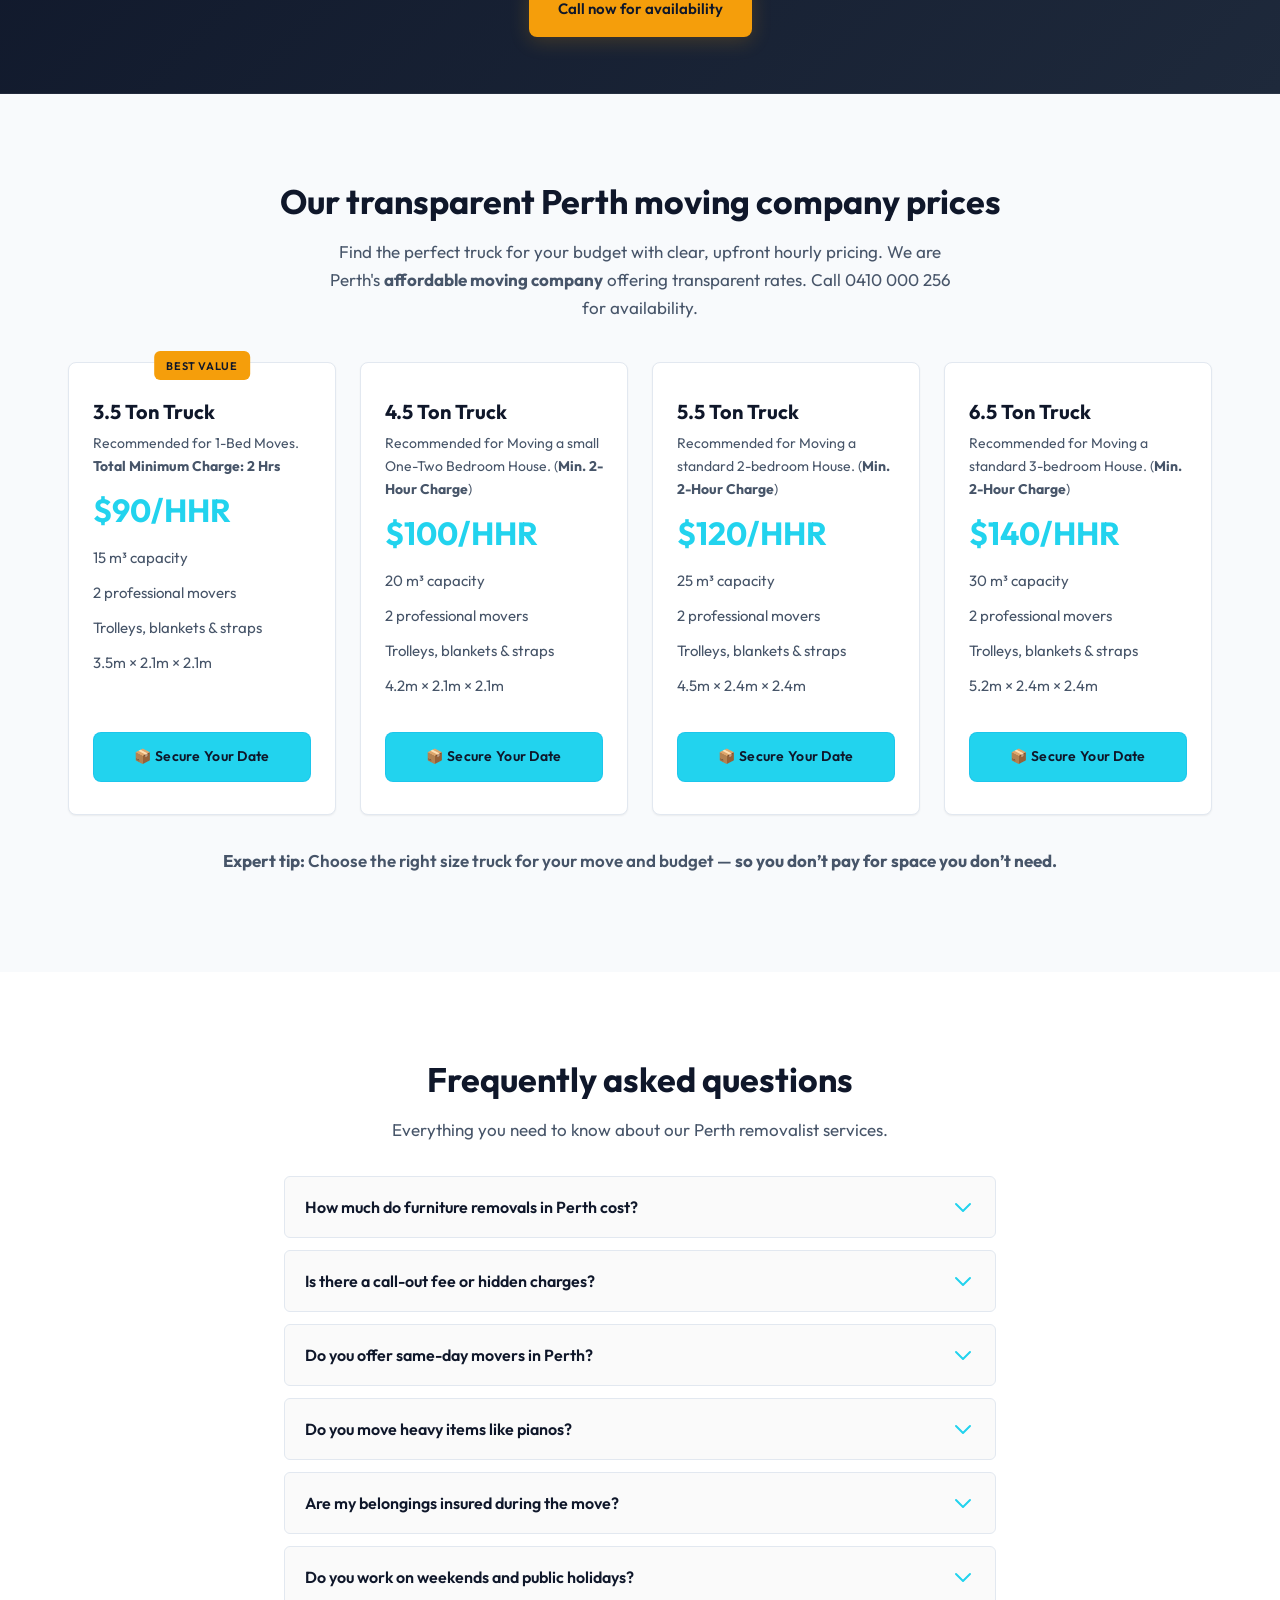
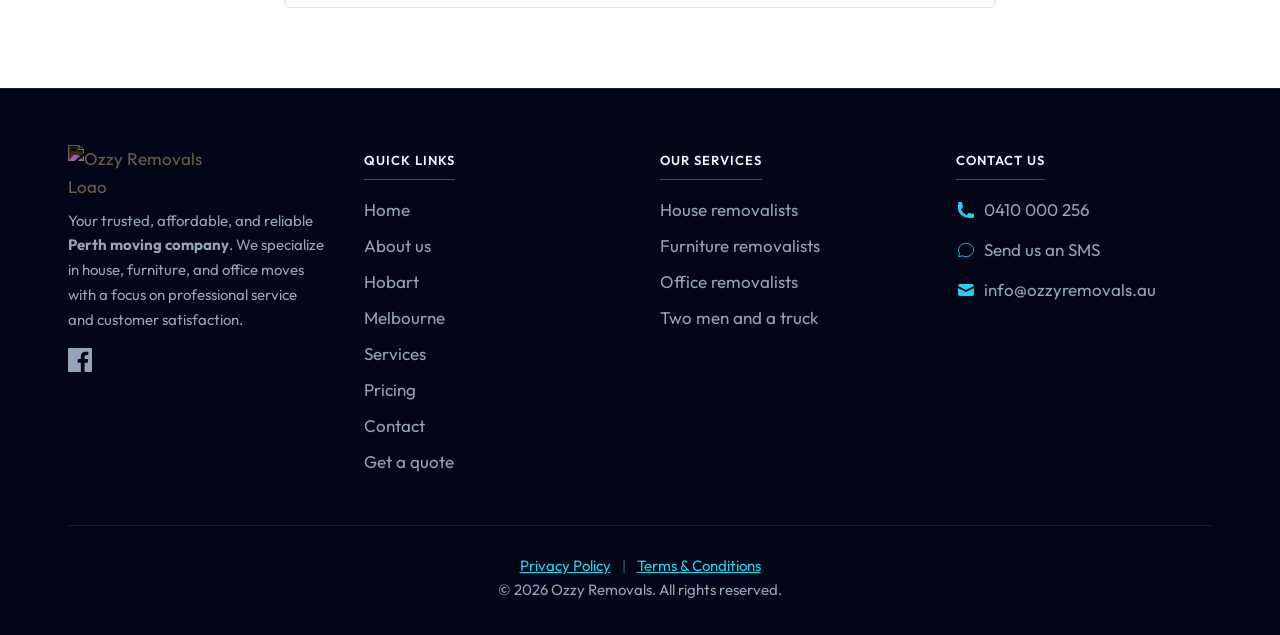
==== commit 9ffe6227: "button fixed" ====
--- a/index.html
+++ b/index.html
@@ -312,6 +312,8 @@
                 <div class="nav-desktop">
                     <a href="index.html" class="is-active">Home</a>
                     <a href="#services">Services</a>
+                    <!-- <a href="hobart.html">Hobart</a>
+                    <a href="melbourne.html">Melbourne</a> -->
                     <a href="#pricing">Pricing</a>
                     <a href="contact.html">Contact</a>
                     <a href="tel:0410000256" class="nav-desktop__phone">0410 000 256</a>
@@ -321,6 +323,8 @@
                 <a href="index.html">Home</a>
                 <a href="contact.html">About Us</a>
                 <a href="#services">Services</a>
+                <a href="hobart.html">Hobart</a>
+                <a href="melbourne.html">Melbourne</a>
                 <a href="#pricing">Pricing</a>
                 <a href="contact.html">Contact</a>
                 <a href="contact.html#quote-form" class="mobile-menu__cta" style="background-color: #2DD4BF;">Book Your Move</a>
@@ -345,7 +349,16 @@
                                         Call now
                                     </a>
                                     <a href="contact.html#quote-form" id="hero-cta" class="btn btn--primary" style="background-color: #2DD4BF;">Instant moving quote</a>
+                                    
                                 </div>
+                                 <!-- NEW: Also Serving (subtle, not buttons) -->
+  <div class="hero__also-serving">
+  <span class="hero-city-strip__label"  style="padding-left: 5px;">Also serving:</span>
+  <div class="locations">
+    <a href="hobart.html">Hobart removals</a>
+    <a href="melbourne.html">Melbourne removals</a>
+  </div>
+</div>
                                 <ul class="hero__checks">
                                     <li>
                                         <svg role="img" aria-hidden="true" width="20" height="20"><use href="#icon-checkmark-circle"></use></svg>
@@ -382,6 +395,16 @@
                     </div>
                 </div>
             </section>
+<!-- 
+            <div class="hero-city-strip" role="region" aria-label="Removals in other cities">
+                <div class="container hero-city-strip__inner">
+                    <p class="hero-city-strip__label">Also serving</p>
+                    <div class="hero-city-strip__buttons">
+                        <a href="hobart.html" class="hero-city-strip__btn hero-city-strip__btn--gold">Hobart removals</a>
+                        <a href="melbourne.html" class="hero-city-strip__btn hero-city-strip__btn--accent">Melbourne removals</a>
+                    </div>
+                </div>
+            </div> -->
 
             <section id="value-props" class="section--darker section-padding">
                 <div class="container">
@@ -581,7 +604,7 @@
                             <div class="badge">Best Value</div>
                             <h3>3.5 Ton Truck</h3>
                             <p class="subtitle">Recommended for 1-Bed Moves. <strong>Total Minimum Charge: 2 Hrs</strong></p>
-                            <div class="price">$45/HHR</div>
+                            <div class="price">$90/HHR</div>
                             <ul>
                                 <li>15 m³ capacity</li>
                                 <li>2 professional movers</li>
@@ -593,7 +616,7 @@
                         <article class="card card-click" id="truck-4-5">
                             <h3>4.5 Ton Truck</h3>
                             <p class="subtitle">Recommended for Moving a small One-Two Bedroom House. (<strong>Min. 2-Hour Charge</strong>)</p>
-                            <div class="price">$50/HHR</div>
+                            <div class="price">$100/HHR</div>
                             <ul>
                                 <li>20 m³ capacity</li>
                                 <li>2 professional movers</li>
@@ -605,7 +628,7 @@
                         <article class="card card-click" id="truck-5-5">
                             <h3>5.5 Ton Truck </h3>
                             <p class="subtitle">Recommended for Moving a standard 2-bedroom House. (<strong>Min. 2-Hour Charge</strong>)</p>
-                            <div class="price">$60/HHR</div>
+                            <div class="price">$120/HHR</div>
                             <ul>
                                 <li>25 m³ capacity</li>
                                 <li>2 professional movers</li>
@@ -617,7 +640,7 @@
                         <article class="card card-click" id="truck-6-5">
                             <h3>6.5 Ton Truck</h3>
                             <p class="subtitle">Recommended for Moving a standard 3-bedroom House. (<strong>Min. 2-Hour Charge</strong>)</p>
-                            <div class="price">$70/HHR</div>
+                            <div class="price">$140/HHR</div>
                             <ul>
                                 <li>30 m³ capacity</li>
                                 <li>2 professional movers</li>
@@ -710,6 +733,8 @@
                         <ul class="footer-links">
                             <li><a href="index.html">Home</a></li>
                             <li><a href="contact.html">About us</a></li>
+                            <li><a href="hobart.html">Hobart</a></li>
+                            <li><a href="melbourne.html">Melbourne</a></li>
                             <li><a href="#services">Services</a></li>
                             <li><a href="#pricing">Pricing</a></li>
                             <li><a href="contact.html">Contact</a></li>
--- a/styles.css
+++ b/styles.css
@@ -1,10 +1,10 @@
 /* Ozzy Removals — slate / sky / gold (distinctive layout, not template-default) */
 
 :root {
-  --color-accent: #38bdf8;
-  --color-accent-hover: #0ea5e9;
-  --color-accent-soft: rgba(56, 189, 248, 0.15);
-  --color-accent-border: rgba(56, 189, 248, 0.45);
+  --color-accent: #22d3ee;
+  --color-accent-hover: #0891b2;
+  --color-accent-soft: rgba(34, 211, 238, 0.15);
+  --color-accent-border: rgba(34, 211, 238, 0.45);
   --color-gold: #f59e0b;
   --color-gold-hover: #d97706;
   --color-ozzy-red: var(--color-accent);
@@ -33,7 +33,7 @@
   --shadow-sm: 0 1px 2px rgba(0, 0, 0, 0.06);
   --shadow-md: 0 4px 20px rgba(0, 0, 0, 0.15);
   --shadow-lg: 0 12px 40px rgba(0, 0, 0, 0.2);
-  --shadow-accent: 0 4px 24px rgba(56, 189, 248, 0.25);
+  --shadow-accent: 0 4px 24px rgba(34, 211, 238, 0.25);
 
   --font-display: "Outfit", system-ui, sans-serif;
   --font-sans: "Outfit", system-ui, sans-serif;
@@ -199,8 +199,8 @@
 
 .nav-desktop a.is-active:not(.nav-desktop__phone) {
   color: var(--text-on-dark);
-  background: rgba(56, 189, 248, 0.12);
-  box-shadow: inset 0 0 0 1px rgba(56, 189, 248, 0.25);
+  background: rgba(34, 211, 238, 0.12);
+  box-shadow: inset 0 0 0 1px rgba(34, 211, 238, 0.25);
 }
 
 .nav-desktop__phone {
@@ -431,12 +431,13 @@
 .hero__inner {
   position: relative;
   z-index: 2;
-  padding: 3.25rem 0 4.25rem;
+  padding: 0 0 4.85rem;
+  margin-top: 20px;
 }
 
 @media (min-width: 768px) {
   .hero__inner {
-    padding: 4.75rem 0 5.75rem;
+    padding: 0 0 5.95rem;
   }
 }
 
@@ -483,7 +484,7 @@
   overflow: hidden;
   box-shadow:
     var(--shadow-lg),
-    0 0 0 1px rgba(56, 189, 248, 0.22),
+    0 0 0 1px rgba(34, 211, 238, 0.22),
     0 28px 56px rgba(0, 0, 0, 0.35);
   display: flex;
   flex-direction: column;
@@ -587,7 +588,7 @@
     bottom: 0.15rem;
     width: 3px;
     border-radius: 3px;
-    background: linear-gradient(180deg, var(--color-gold) 0%, var(--color-accent) 55%, rgba(56, 189, 248, 0.35) 100%);
+    background: linear-gradient(180deg, var(--color-gold) 0%, var(--color-accent) 55%, rgba(34, 211, 238, 0.35) 100%);
   }
 }
 
@@ -605,12 +606,76 @@
 .hero__title {
   margin: 0 0 1.25rem;
   font-family: var(--font-display);
-  font-size: clamp(1.875rem, 3.5vw + 0.35rem, 3rem);
-  font-weight: 800;
+  font-size: clamp(1.575rem, 3.0vw + 0.35rem, 3rem);
+  font-weight: 500;
   line-height: 1.08;
-  letter-spacing: -0.035em;
+  letter-spacing: 0.035em;
   color: var(--text-on-dark);
 }
+
+/* comment */
+
+.hero__also-serving {
+  margin-top: 14px;
+  font-size: 13px;
+  color: #9ca3af;
+}
+
+.hero__also-serving span {
+  margin-right: 8px;
+  color: #6b7280;
+}
+
+.hero__also-serving a {
+  display: inline-block;
+  margin-right: 8px;
+  padding: 6px 12px;
+  border-radius: 20px;
+  background: rgba(45, 212, 191, 0.12);
+  color: #2DD4BF;
+  text-decoration: none;
+  font-weight: 500;
+  transition: all 0.3s ease;
+}
+
+.hero__also-serving a:hover {
+  background: #2DD4BF;
+  color: #fff;
+}
+
+.hero__also-serving {
+  margin-top: 18px;
+}
+
+.hero__also-serving span {
+  display: block;
+  font-size: 14px;
+  color: #9ca3af;
+  margin-bottom: 8px;
+}
+
+.locations {
+  display: flex;
+  gap: 12px;
+}
+
+.locations a {
+  padding: 10px 18px;
+  border-radius: 10px;
+  background: rgba(45, 212, 191, 0.15);
+  color: #2DD4BF;
+  text-decoration: none;
+  font-weight: 600;
+  font-size: 14px;
+  transition: all 0.3s ease;
+}
+
+.locations a:hover {
+  background: #2DD4BF;
+  color: #fff;
+  transform: translateY(-2px);
+}
+
 
 .hero__lead {
   margin: 0 0 1rem;
@@ -653,6 +718,162 @@
     width: auto;
     justify-content: center;
   }
+}
+
+/* Regional CTA strip (between hero and value props) */
+.hero-city-strip {
+  padding: 1.35rem 0 1.65rem;
+  background: var(--bg-page);
+  border-top: 1px solid var(--border-subtle);
+}
+
+.hero-city-strip__inner {
+  display: flex;
+  flex-direction: column;
+  align-items: center;
+  gap: 0.75rem;
+  text-align: center;
+}
+
+/* .hero-city-strip__label {
+  margin: 0;
+  font-size: 0.9875rem;
+  font-weight: 600;
+  letter-spacing: 0.2em;
+  text-transform: uppercase;
+  color: var(--color-accent);
+} */
+.hero-city-strip__label {
+  margin: 0;
+  font-size: 1.0875rem;
+  font-weight: 800;
+  letter-spacing: 0.2em;
+  text-transform: uppercase;
+
+  /* Diagonal gradient using similar teal-blue */
+  background: linear-gradient(
+    120deg,
+    #ffffff 30%,
+    #2bbcd3 45%,
+    #1aa7c4 50%,
+    #2bbcd3 55%,
+    #ffffff 70%
+  );
+
+  background-size: 250% 250%;
+
+  -webkit-background-clip: text;
+  -webkit-text-fill-color: transparent;
+
+  animation: diagonalShine 6s linear infinite;
+}
+
+@keyframes diagonalShine {
+  0% {
+    background-position: 200% 0%;
+  }
+  100% {
+    background-position: -200% 100%;
+  }
+}
+
+
+.hero-city-strip__buttons {
+  display: flex;
+  flex-wrap: wrap;
+  justify-content: center;
+  gap: 0.65rem;
+}
+
+.hero-city-strip__btn {
+  display: inline-flex;
+  align-items: center;
+  justify-content: center;
+  padding: 0.75rem 1.35rem;
+  font-size: 0.875rem;
+  font-weight: 600;
+  letter-spacing: 0.02em;
+  border-radius: var(--radius-btn);
+  text-decoration: none;
+  transition: background var(--transition), border-color var(--transition), color var(--transition), box-shadow var(--transition);
+}
+
+.hero-city-strip__btn--gold {
+  color: #0f172a;
+  background: var(--color-gold);
+  border: 1px solid rgba(245, 158, 11, 0.45);
+  box-shadow: 0 4px 20px rgba(245, 158, 11, 0.2);
+}
+
+.hero-city-strip__btn--gold:hover {
+  filter: brightness(1.06);
+  color: #0f172a;
+}
+
+.hero-city-strip__btn--accent {
+  color: #0f172a;
+  background: var(--color-accent);
+  border: 1px solid rgba(14, 165, 233, 0.4);
+  box-shadow: var(--shadow-accent);
+}
+
+.hero-city-strip__btn--accent:hover {
+  background: var(--color-accent-hover);
+  color: #0f172a;
+}
+
+@media (min-width: 1024px) {
+  .hero-city-strip {
+    padding: 1.5rem 0 1.85rem;
+  }
+}
+
+/* City location pages: map embed */
+.city-map {
+  max-width: 100%;
+}
+
+.city-map__frame {
+  position: relative;
+  margin: 1.25rem 0 0;
+  border-radius: var(--radius-card, 1rem);
+  overflow: hidden;
+  border: 1px solid var(--border-subtle);
+  box-shadow: var(--shadow-card, 0 12px 40px rgba(15, 23, 42, 0.35));
+  aspect-ratio: 16 / 10;
+  background: var(--bg-elevated);
+}
+
+.city-map__frame iframe {
+  display: block;
+  width: 100%;
+  height: 100%;
+  min-height: 280px;
+  border: 0;
+}
+
+.city-intro__text {
+  margin: 1.25rem 0 0;
+  font-size: 1.0625rem;
+  line-height: 1.75;
+  color: var(--text-muted);
+  max-width: 42rem;
+}
+
+.city-intro__text strong {
+  color: var(--text-on-dark);
+  font-weight: 600;
+}
+
+.city-intro__text a {
+  color: var(--color-accent);
+  font-weight: 600;
+  text-decoration: underline;
+  text-underline-offset: 0.15em;
+}
+
+.city-intro__text a:hover {
+  color: var(--color-accent-hover);
 }
 
 .btn {
@@ -746,14 +967,14 @@
   overflow: hidden;
   box-shadow:
     var(--shadow-lg),
-    0 0 0 1px rgba(56, 189, 248, 0.12),
+    0 0 0 1px rgba(34, 211, 238, 0.12),
     0 24px 48px rgba(0, 0, 0, 0.25);
   border: 1px solid var(--border-subtle);
 }
 
 .quote-card__head {
   padding: 1.25rem 1.75rem;
-  background: linear-gradient(135deg, rgba(56, 189, 248, 0.14) 0%, rgba(15, 23, 42, 0.65) 100%);
+  background: linear-gradient(135deg, rgba(34, 211, 238, 0.14) 0%, rgba(15, 23, 42, 0.65) 100%);
   border-bottom: 1px solid var(--border-subtle);
 }
 
@@ -1248,8 +1469,8 @@
   color: #0f172a;
   background: var(--color-accent);
   border-radius: var(--radius-btn);
-  border: 1px solid rgba(14, 165, 233, 0.3);
-  transition: background var(--transition);
+  border: 1px solid var(--color-accent-border);
+  transition: background var(--transition), border-color var(--transition), color var(--transition);
 }
 
 .service-button:hover {
@@ -1742,7 +1963,7 @@
 }
 
 .footer-mobile-bar a:nth-child(3) {
-  background: #0ea5e9;
+  background: var(--color-accent);
   color: #0f172a;
 }
 
@@ -1879,7 +2100,7 @@
 
 .contact-shell {
   padding: 3rem 0 4rem;
-  background: var(--bg-muted);
+  background: var(--bg-page);
 }
 
 .contact-grid {
@@ -1894,18 +2115,19 @@
 }
 
 .contact-card {
-  background: #fff;
+  background: var(--bg-card);
   border-radius: var(--radius-lg);
   padding: 2rem;
   box-shadow: var(--shadow-md);
-  border: 1px solid #e2e8f0;
+  border: 1px solid var(--border-subtle);
+  color: var(--text-on-dark);
 }
 
 .contact-card h2 {
   margin: 0 0 1rem;
   font-size: 1.25rem;
   font-weight: 700;
-  color: var(--text-primary);
+  color: var(--text-on-dark);
 }
 
 .contact-list {
@@ -1920,6 +2142,7 @@
   gap: 0.75rem;
   margin-bottom: 1rem;
   font-size: 1rem;
+  color: var(--text-muted);
 }
 
 .contact-list a {
@@ -1935,6 +2158,10 @@
   width: 1.25rem;
   height: 1.25rem;
   color: var(--color-accent);
+}
+
+.contact-card p {
+  color: var(--text-muted);
 }
 
 /* Autocomplete (suburb fields) */
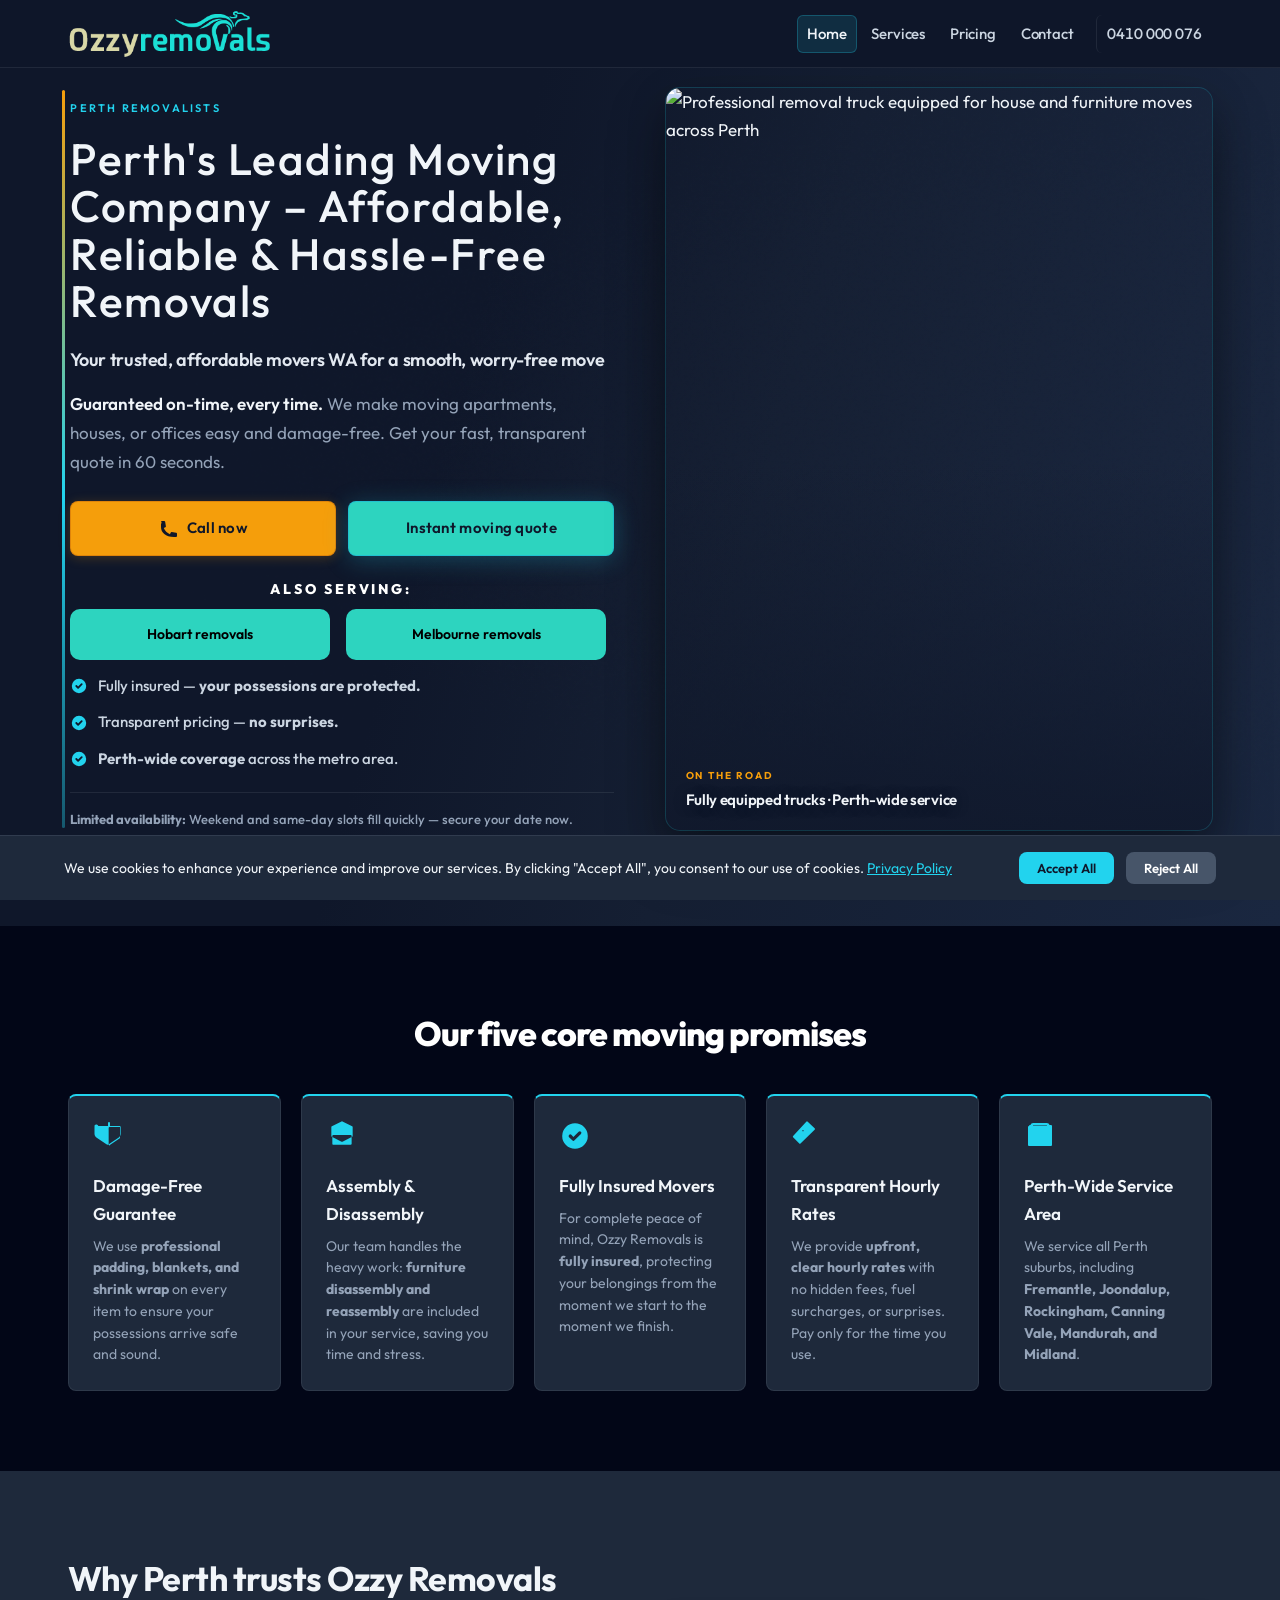
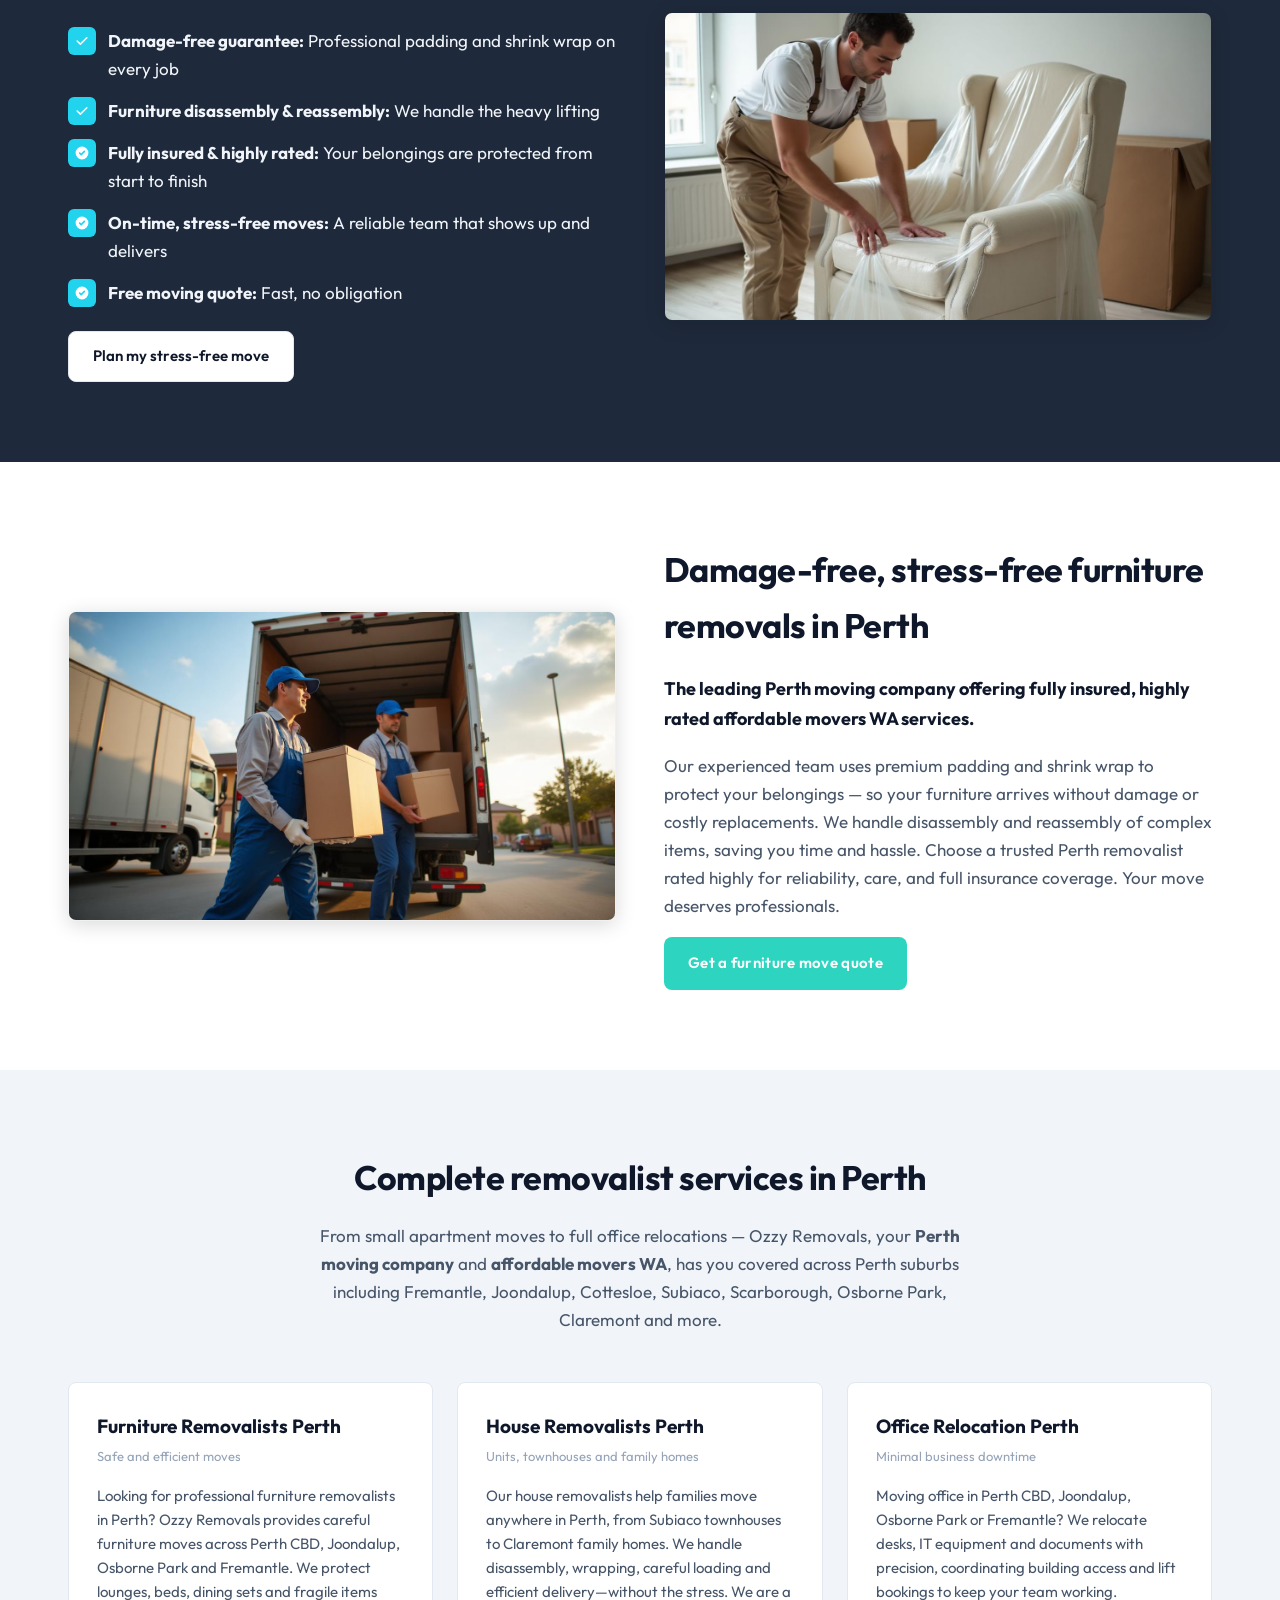
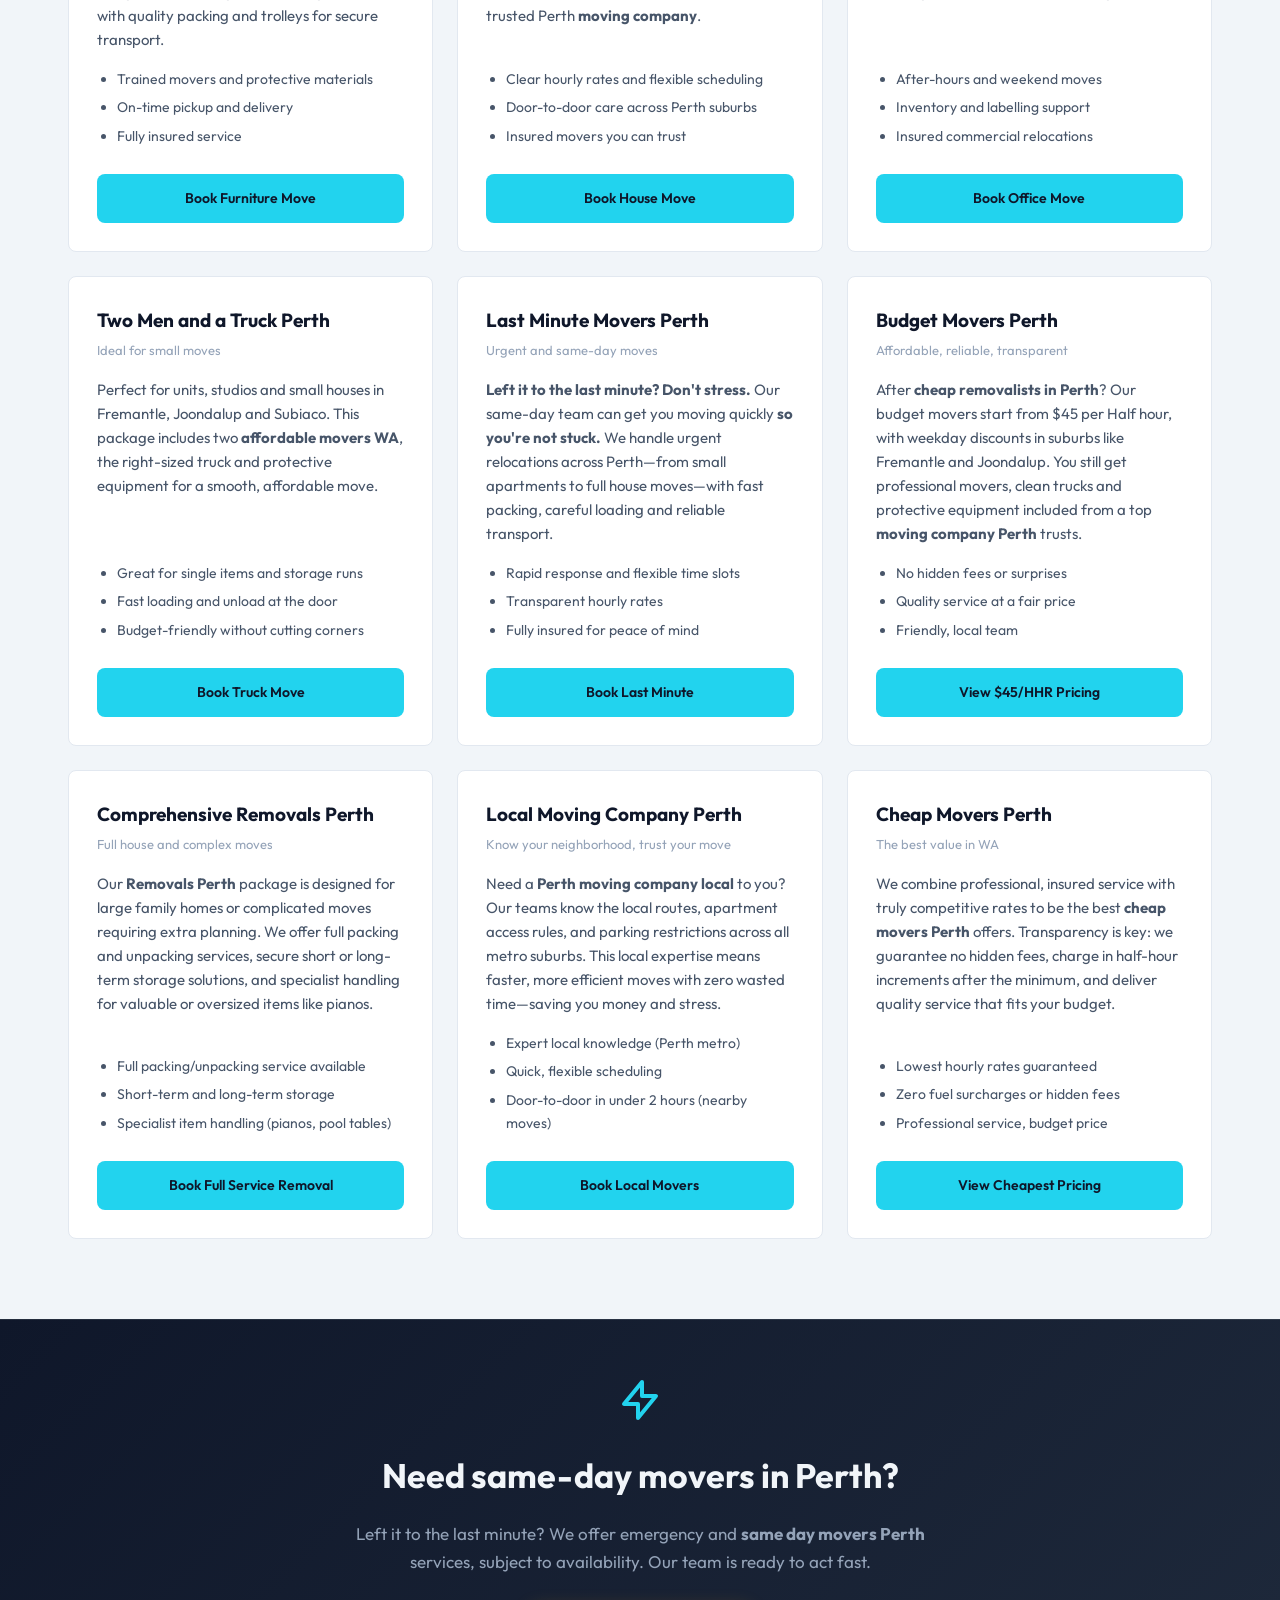
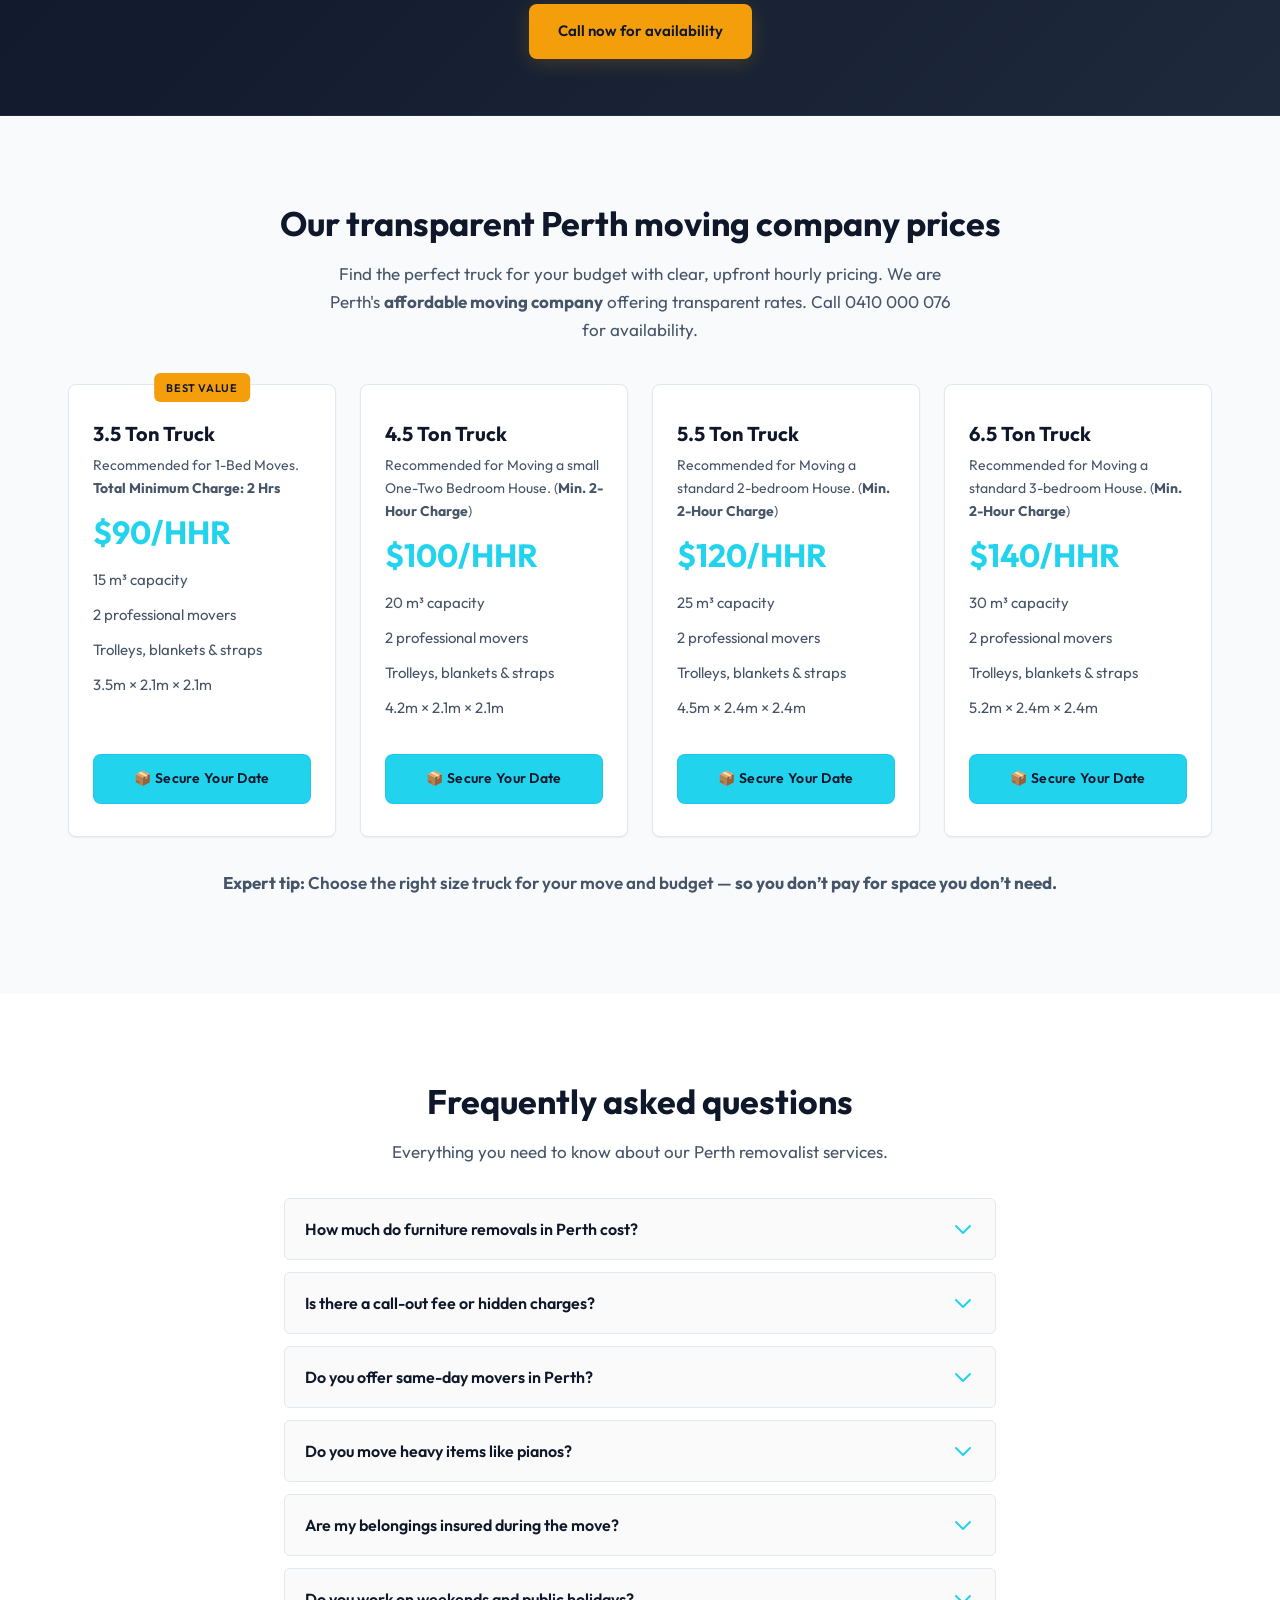
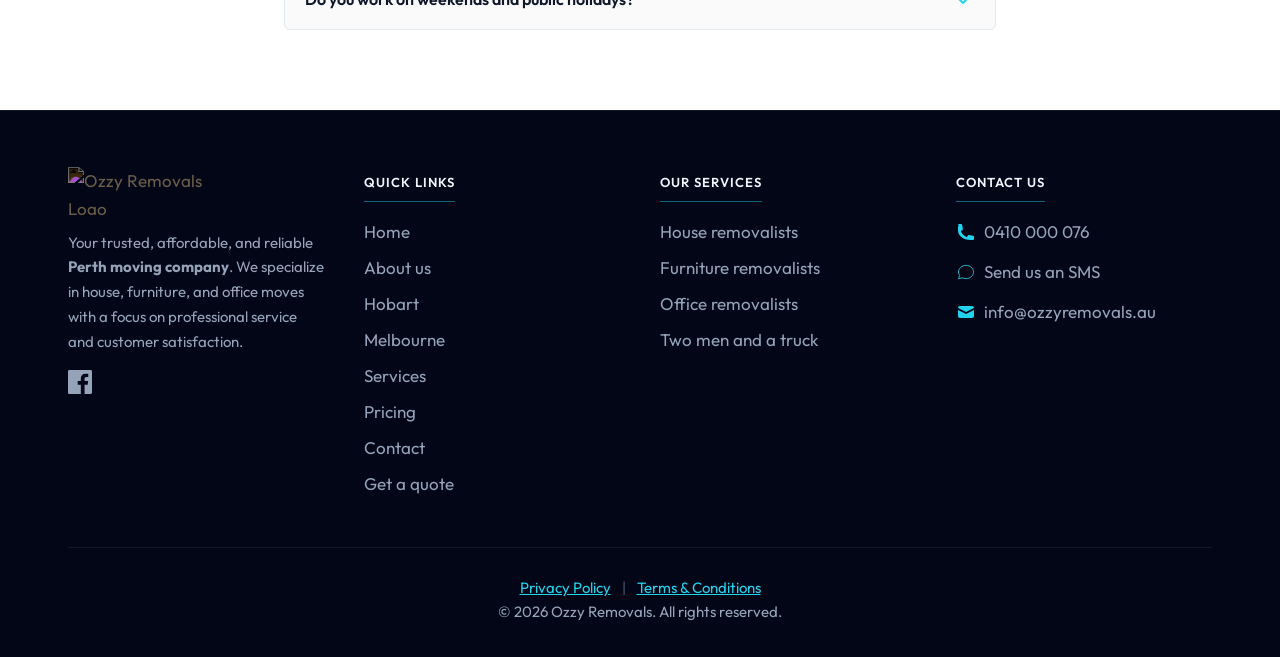
==== commit 7c426f00: "updated phone and btn" ====
--- a/index.html
+++ b/index.html
@@ -80,7 +80,7 @@
             "url": "https://ozzyremovals.au/",
             "logo": "https://ozzyremovals.au/iMAGES/logo-main.png",
             "image": "https://quickloadmovers.com/images/ser1.jpg",
-            "telephone": "+61-0410000256",
+            "telephone": "+61-0410000076",
             "priceRange": "$$",
             "address": {
                 "@type": "PostalAddress",
@@ -180,7 +180,7 @@
                 "target": {
                     "@type": "EntryPoint",
                     "actionPlatform": ["http://schema.org/MobileApplication", "http://schema.org/AndroidPlatform", "http://schema.org/IOSPlatform"],
-                    "urlTemplate": "tel:+610410000256"
+                    "urlTemplate": "tel:+610410000076"
                 },
                 "name": "Call Ozzy Removals for a Quote"
             }],
@@ -286,7 +286,7 @@
     </svg>
     <a href="#main-content" class="skip-link">Skip to Main Content &amp; Get Quote</a>
     
-    <a href="tel:0410000256" class="floating-call" aria-label="Call Now 0410 000 256">
+    <a href="tel:0410000076" class="floating-call" aria-label="Call Now 0410 000 076">
         <svg role="img" width="24" height="24"><use href="#icon-phone"></use></svg>
         <span>Call Now</span>
     </a>
@@ -300,7 +300,7 @@
                     <img src="images/logo-main.png" alt="Ozzy Removals Logo" class="logo-invert" width="160" height="48">
                 </a>
                 <div class="nav-mobile-actions">
-                    <a href="tel:0410000256" class="call-btn-mobile" aria-label="Call Now 0410 000 256">
+                    <a href="tel:0410000076" class="call-btn-mobile" aria-label="Call Now 0410 000 076">
                         <svg role="img"><use href="#icon-phone"></use></svg>
                     </a>
                     <button type="button" id="mobile-menu-button" class="icon-btn" aria-label="Toggle navigation menu" aria-controls="mobile-menu" aria-expanded="false">
@@ -316,7 +316,7 @@
                     <a href="melbourne.html">Melbourne</a> -->
                     <a href="#pricing">Pricing</a>
                     <a href="contact.html">Contact</a>
-                    <a href="tel:0410000256" class="nav-desktop__phone">0410 000 256</a>
+                    <a href="tel:0410000076" class="nav-desktop__phone">0410 000 076</a>
                 </div>
             </nav>
             <div id="mobile-menu" class="mobile-menu">
@@ -344,7 +344,7 @@
                             </div>
                             <div class="hero__copy-bottom">
                                 <div class="hero__cta-row">
-                                    <a href="tel:0410000256" class="btn btn--gold">
+                                    <a href="tel:0410000076" class="btn btn--gold">
                                         <svg role="img" width="20" height="20" aria-hidden="true"><use href="#icon-phone"></use></svg>
                                         Call now
                                     </a>
@@ -589,7 +589,7 @@
                     </svg>
                     <h2>Need same-day movers in Perth?</h2>
                     <p>Left it to the last minute? We offer emergency and <strong>same day movers Perth</strong> services, subject to availability. Our team is ready to act fast.</p>
-                    <a href="tel:0410000256" class="btn--on-accent">Call now for availability</a>
+                    <a href="tel:0410000076" class="btn--on-accent">Call now for availability</a>
                 </div>
             </section>
 
@@ -597,7 +597,7 @@
                 <div class="container">
                     <div class="section-header">
                         <h2>Our transparent Perth moving company prices</h2>
-                        <p>Find the perfect truck for your budget with clear, upfront hourly pricing. We are Perth's <strong>affordable moving company</strong> offering transparent rates. Call 0410 000 256 for availability.</p>
+                        <p>Find the perfect truck for your budget with clear, upfront hourly pricing. We are Perth's <strong>affordable moving company</strong> offering transparent rates. Call 0410 000 076 for availability.</p>
                     </div>
                     <div class="card-grid">
                         <article class="card card-click" id="truck-3-5">
@@ -682,7 +682,7 @@
                                 <button type="button" class="accordion-button" aria-expanded="false">Do you offer same-day movers in Perth?<svg xmlns="http://www.w3.org/2000/svg" class="accordion-icon" fill="none" viewBox="0 0 24 24" stroke="currentColor" width="24" height="24" aria-hidden="true"><path stroke-linecap="round" stroke-linejoin="round" stroke-width="2" d="M19 9l-7 7-7-7" /></svg></button>
                             </div>
                             <div class="accordion-content">
-                                <p>Yes! We strive to accommodate last-minute bookings and offer <strong>same-day removalist services in Perth</strong> whenever possible. Please call us directly on <a href="tel:0410000256">0410 000 256</a> to check immediate availability.</p>
+                                <p>Yes! We strive to accommodate last-minute bookings and offer <strong>same-day removalist services in Perth</strong> whenever possible. Please call us directly on <a href="tel:0410000076">0410 000 076</a> to check immediate availability.</p>
                             </div>
                         </div>
                         <div class="accordion-item">
@@ -753,8 +753,8 @@
                     <div>
                         <h4>Contact us</h4>
                         <ul class="footer-contact">
-                            <li><svg role="img" aria-hidden="true" width="20" height="20"><use href="#icon-phone"></use></svg><a href="tel:0410000256">0410 000 256</a></li>
-                            <li><svg xmlns="http://www.w3.org/2000/svg" width="20" height="20" fill="none" viewBox="0 0 24 24" stroke="currentColor" aria-hidden="true"><path d="M8 12h.01M12 12h.01M16 12h.01M21 12c0 4.418-4.03 8-9 8a9.863 9.863 0 01-4.255-.949L3 20l1.395-3.72C3.512 15.042 3 13.574 3 12c0-4.418 4.03-8 9-8s9 3.582 9 8z" /></svg><a href="sms:0410000256">Send us an SMS</a></li>
+                            <li><svg role="img" aria-hidden="true" width="20" height="20"><use href="#icon-phone"></use></svg><a href="tel:0410000076">0410 000 076</a></li>
+                            <li><svg xmlns="http://www.w3.org/2000/svg" width="20" height="20" fill="none" viewBox="0 0 24 24" stroke="currentColor" aria-hidden="true"><path d="M8 12h.01M12 12h.01M16 12h.01M21 12c0 4.418-4.03 8-9 8a9.863 9.863 0 01-4.255-.949L3 20l1.395-3.72C3.512 15.042 3 13.574 3 12c0-4.418 4.03-8 9-8s9 3.582 9 8z" /></svg><a href="sms:0410000076">Send us an SMS</a></li>
                             <li><svg xmlns="http://www.w3.org/2000/svg" width="20" height="20" viewBox="0 0 20 20" fill="currentColor" aria-hidden="true"><path d="M2.003 5.884L10 9.882l7.997-3.998A2 2 0 0016 4H4a2 2 0 00-1.997 1.884z" /><path d="M18 8.118l-8 4-8-4V14a2 2 0 002 2h12a2 2 0 002-2V8.118z" /></svg><a href="mailto:info@ozzyremovals.au">info@ozzyremovals.au</a></li>
                         </ul>
                     </div>
@@ -775,11 +775,11 @@
                 <svg xmlns="http://www.w3.org/2000/svg" viewBox="0 0 20 20" fill="currentColor" width="20" height="20" aria-hidden="true"><path d="M17.414 2.586a2 2 0 00-2.828 0L7 10.172V13h2.828l7.586-7.586a2 2 0 000-2.828z" /><path fill-rule="evenodd" d="M2 6a2 2 0 012-2h4a1 1 0 010 2H4v10h10v-4a1 1 0 112 0v4a2 2 0 01-2 2H4a2 2 0 01-2-2V6z" clip-rule="evenodd" /></svg>
                 <span>Quote</span>
             </a>
-            <a href="tel:0410000256">
+            <a href="tel:0410000076">
                 <svg role="img" width="20" height="20" aria-hidden="true"><use href="#icon-phone"></use></svg>
                 <span>Call</span>
             </a>
-            <a href="sms:0410000256">
+            <a href="sms:0410000076">
                 <svg xmlns="http://www.w3.org/2000/svg" width="20" height="20" fill="none" viewBox="0 0 24 24" stroke="currentColor" aria-hidden="true"><path d="M8 12h.01M12 12h.01M16 12h.01M21 12c0 4.418-4.03 8-9 8a9.863 9.863 0 01-4.255-.949L3 20l1.395-3.72C3.512 15.042 3 13.574 3 12c0-4.418 4.03-8 9-8s9 3.582 9 8z" /></svg>
                 <span>SMS</span>
             </a>
--- a/styles.css
+++ b/styles.css
@@ -576,6 +576,7 @@
   .hero__copy-bottom {
     margin-top: auto;
     padding-top: 1.5rem;
+    align-items: center;
   }
 }
 
@@ -589,6 +590,7 @@
     width: 3px;
     border-radius: 3px;
     background: linear-gradient(180deg, var(--color-gold) 0%, var(--color-accent) 55%, rgba(34, 211, 238, 0.35) 100%);
+    align-items: flex-start;
   }
 }
 
@@ -650,16 +652,34 @@
 .hero__also-serving span {
   display: block;
   font-size: 14px;
+  font-weight: 800;
   color: #9ca3af;
   margin-bottom: 8px;
+  text-align: center;
 }
 
 .locations {
   display: flex;
-  gap: 12px;
+  gap: 8px;
+  margin-bottom: 14px;
+  width: 100%;
 }
 
 .locations a {
+  flex: 1;
+  padding: 14px 18px; /* increase height to match top buttons */
+  border-radius: 10px;
+  background: #2DD4BF;
+  color: #000;
+  text-decoration: none;
+  font-weight: 600;
+  font-size: 14px;
+
+  display: flex;              /* 🔥 IMPORTANT */
+  justify-content: center;    /* center text horizontally */
+  align-items: center;        /* center text vertically */
+}
+/* .locations a {
   padding: 10px 18px;
   border-radius: 10px;
   background: rgba(45, 212, 191, 0.15);
@@ -674,9 +694,7 @@
   background: #2DD4BF;
   color: #fff;
   transform: translateY(-2px);
-}
-
-
+} */
 .hero__lead {
   margin: 0 0 1rem;
   font-size: 1.125rem;
